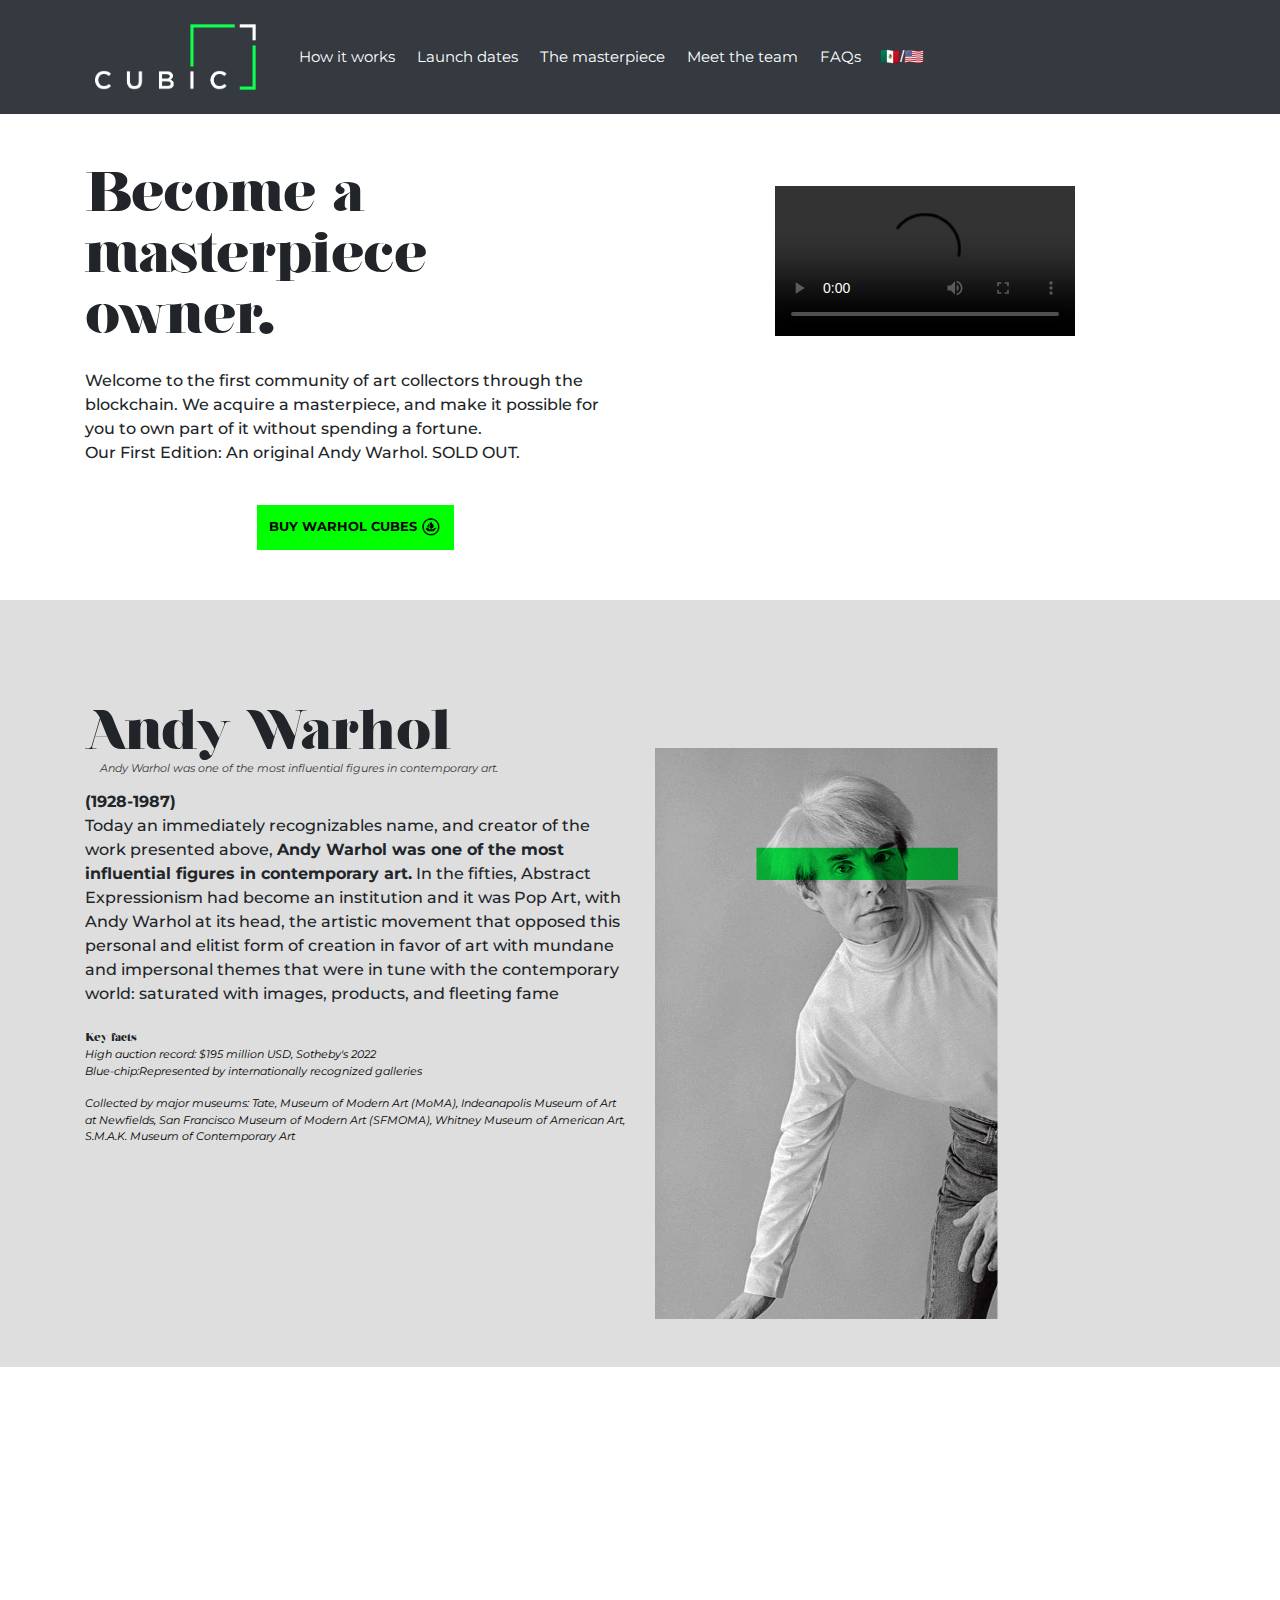
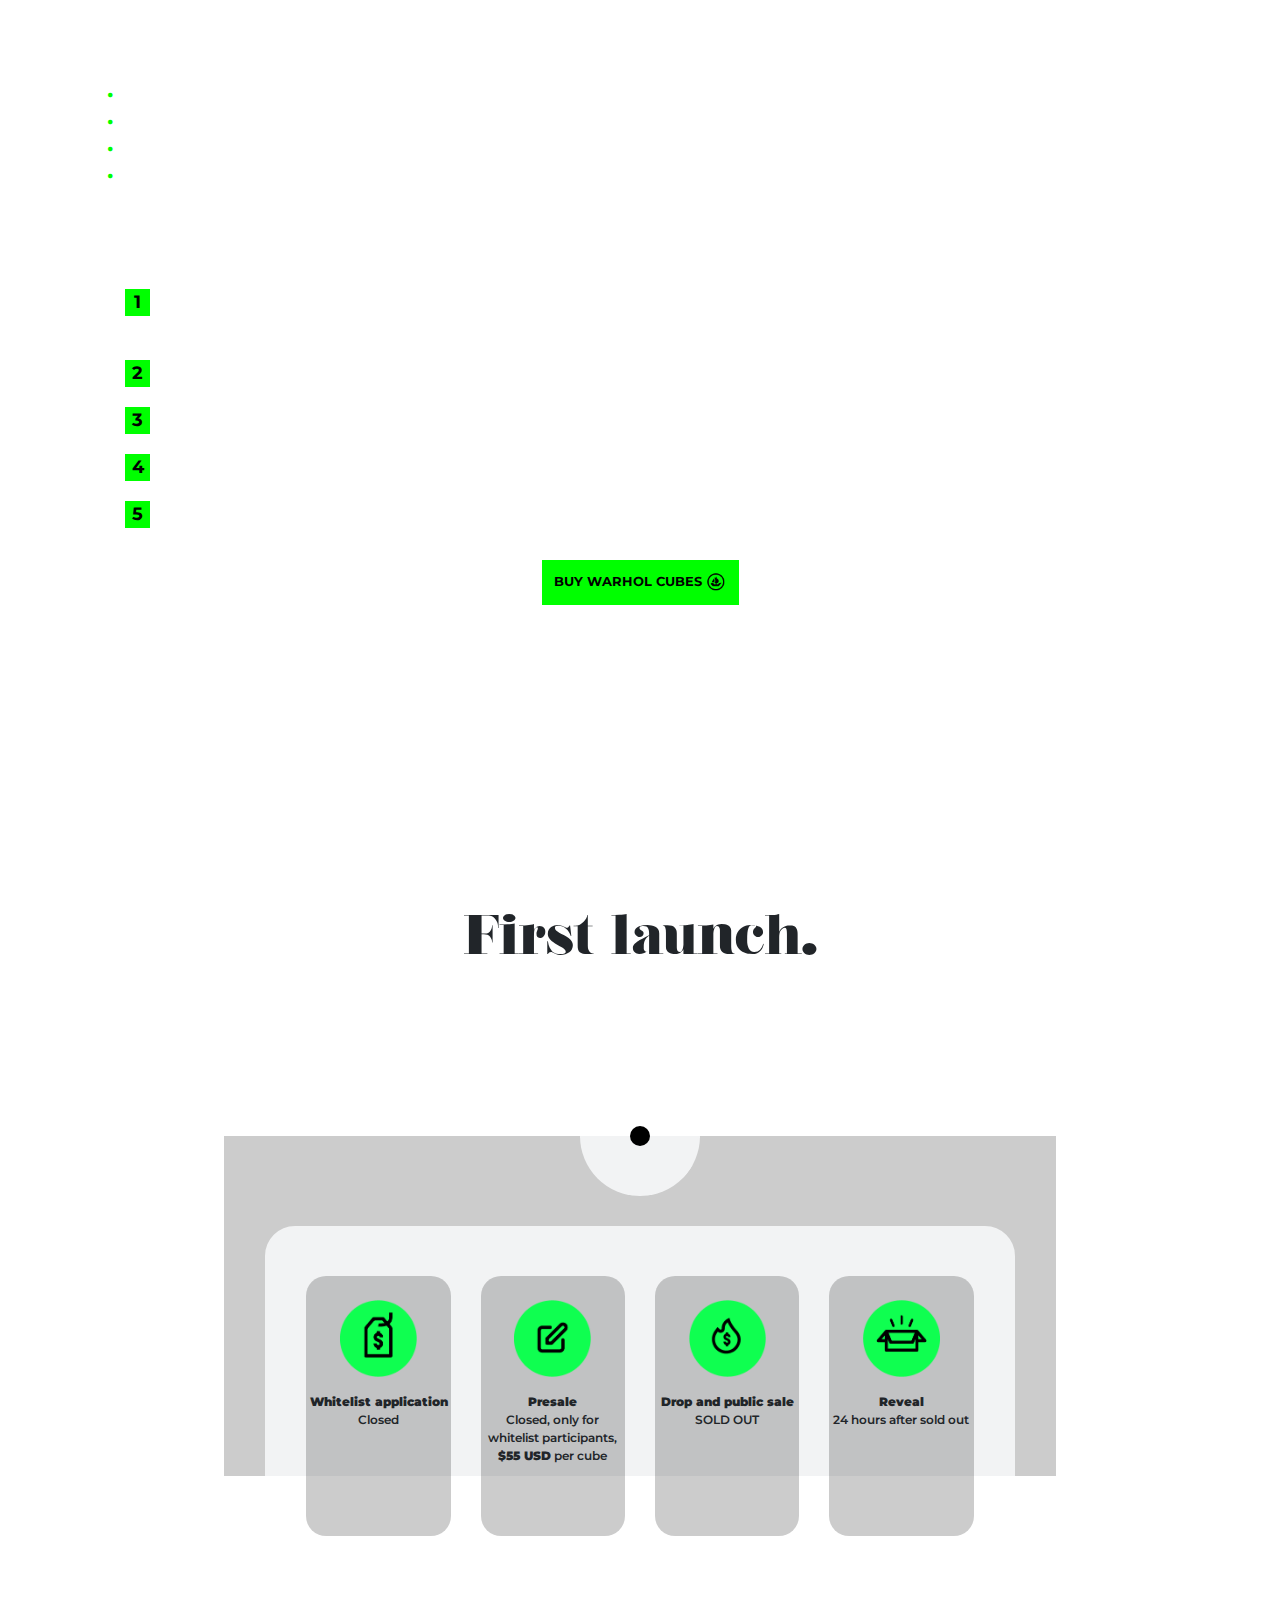
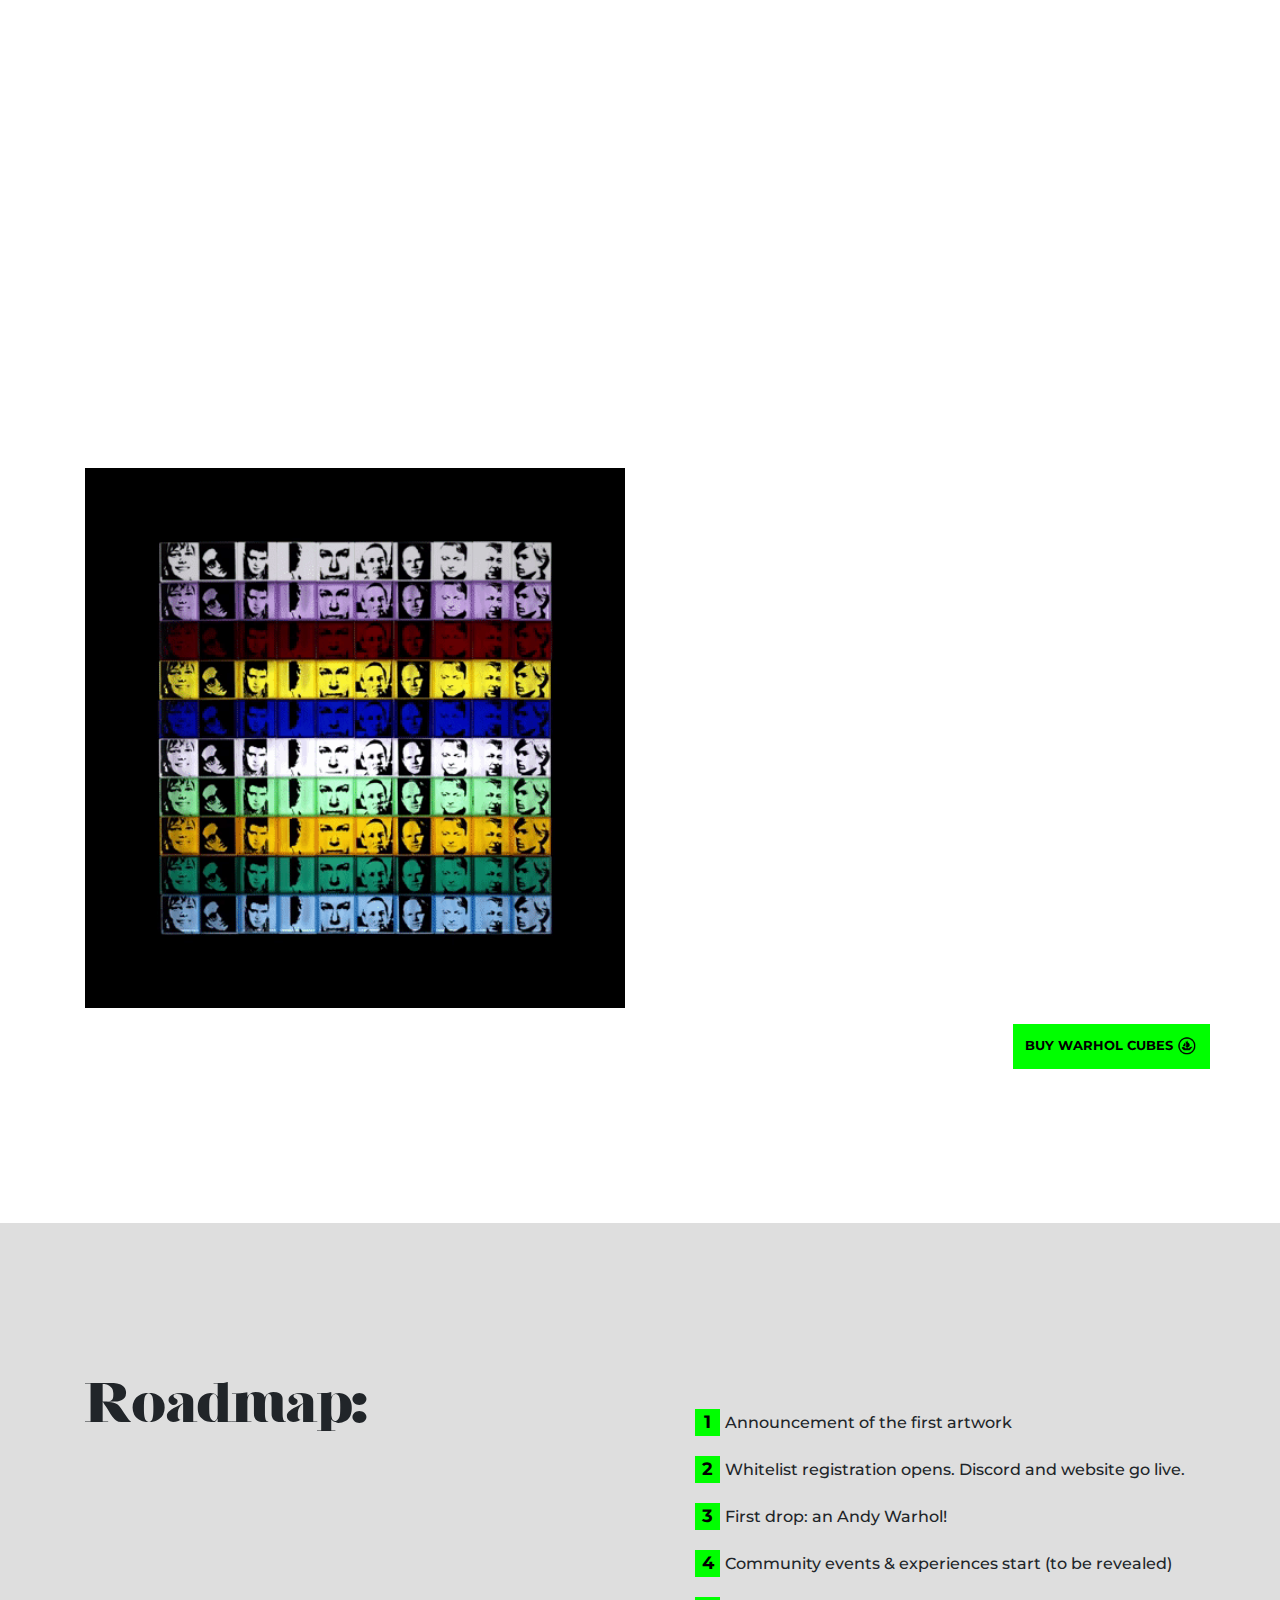
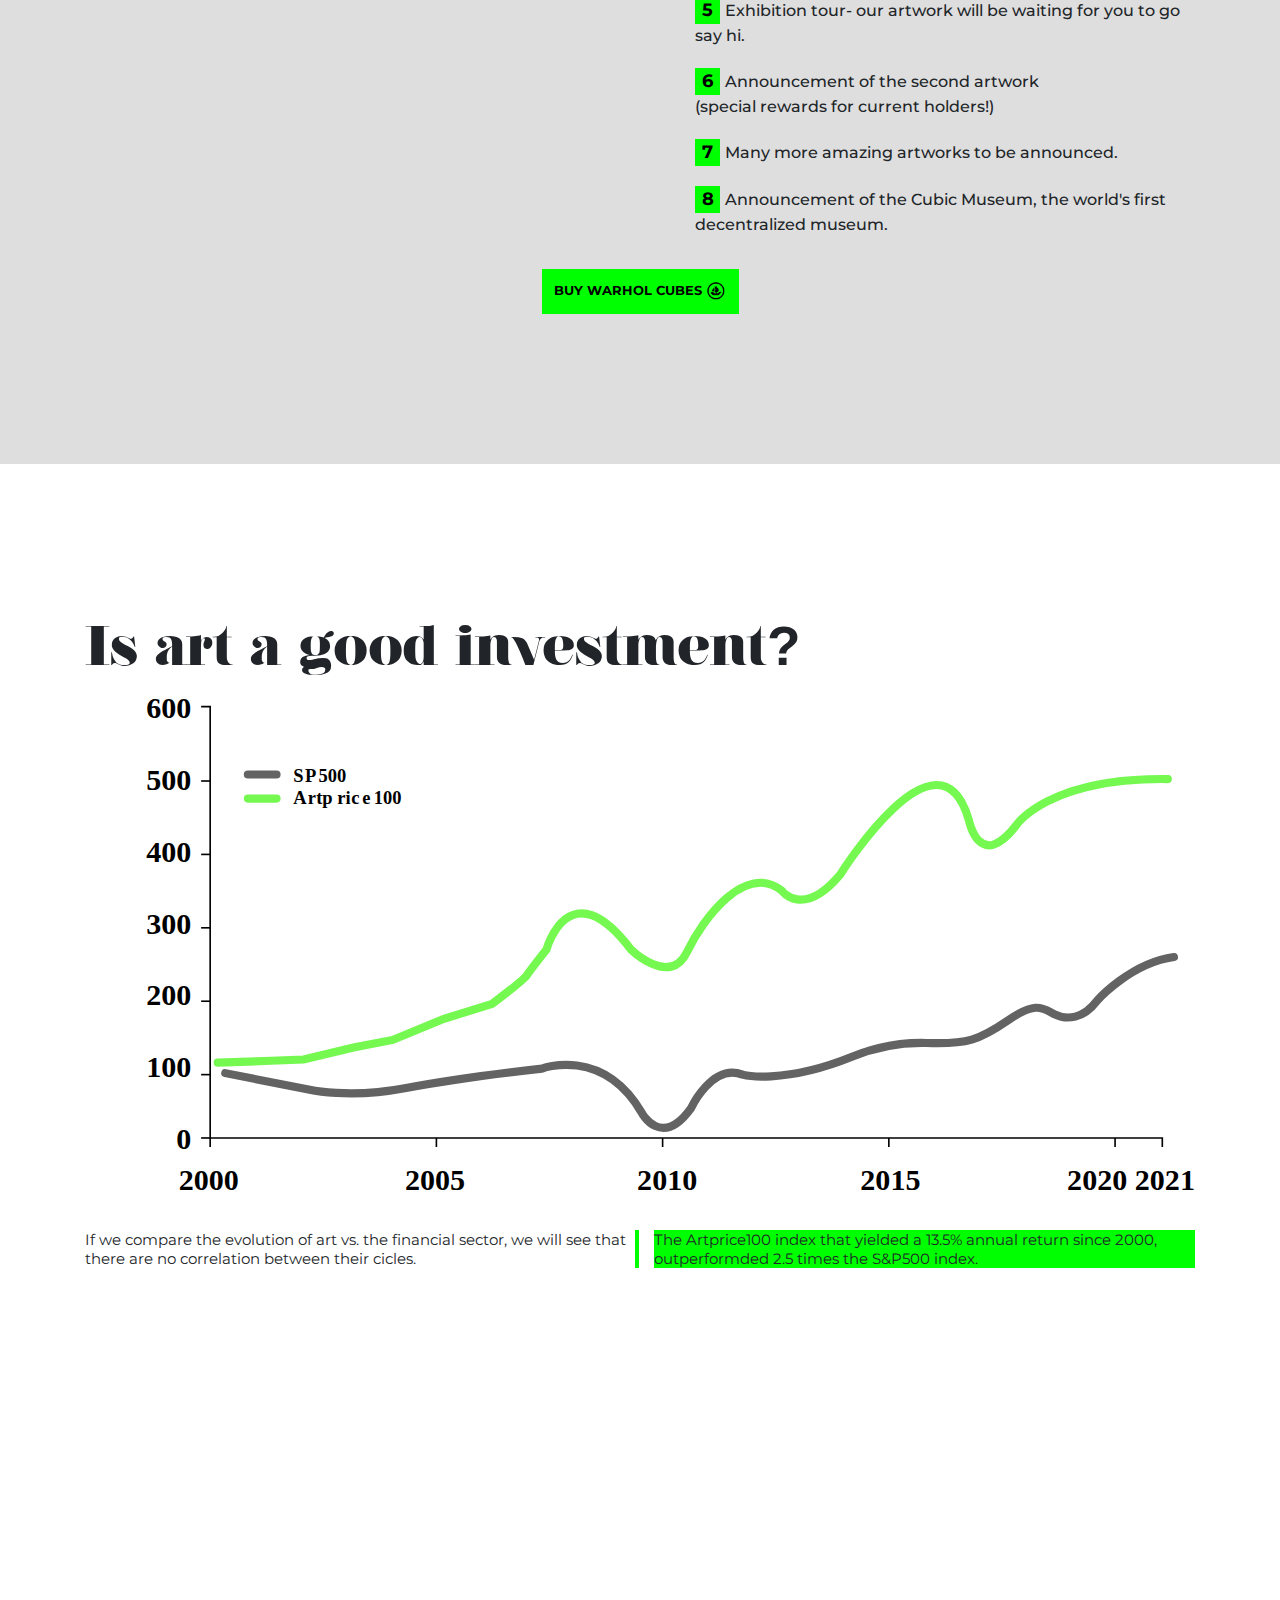
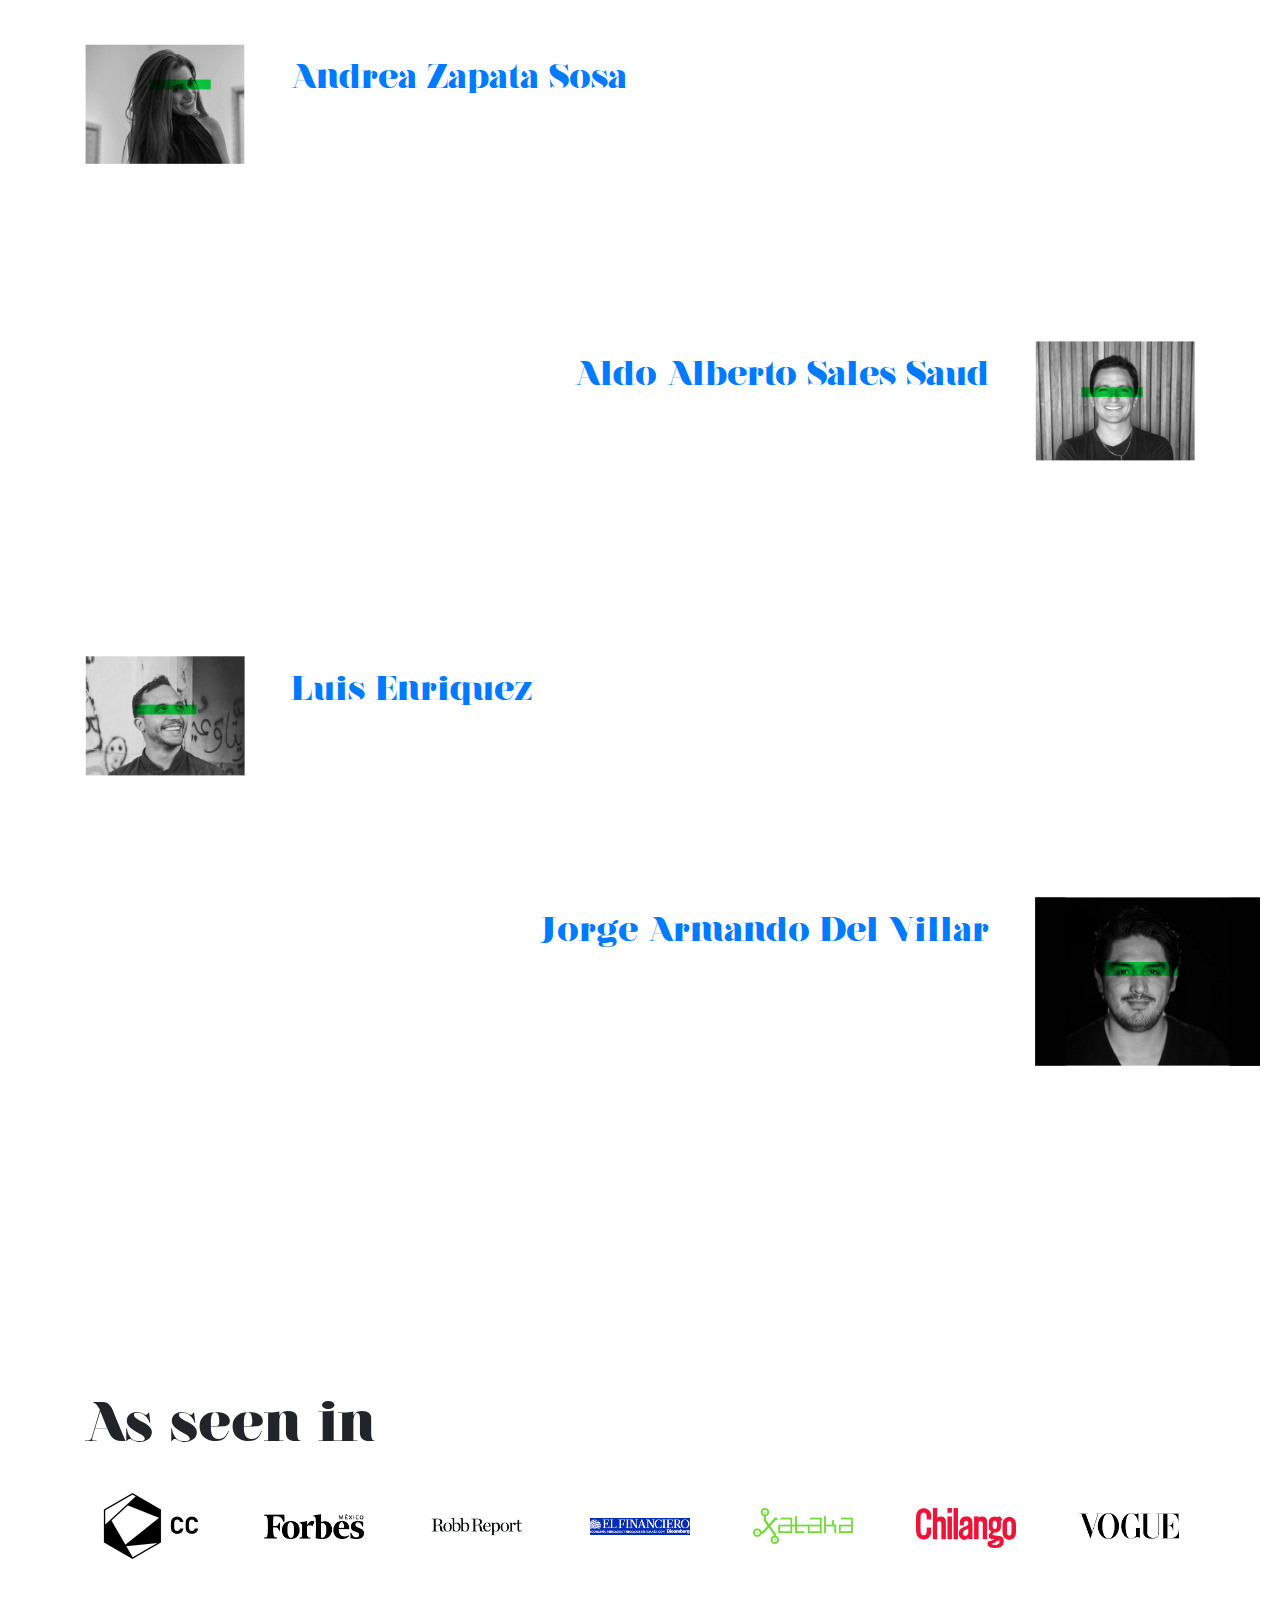
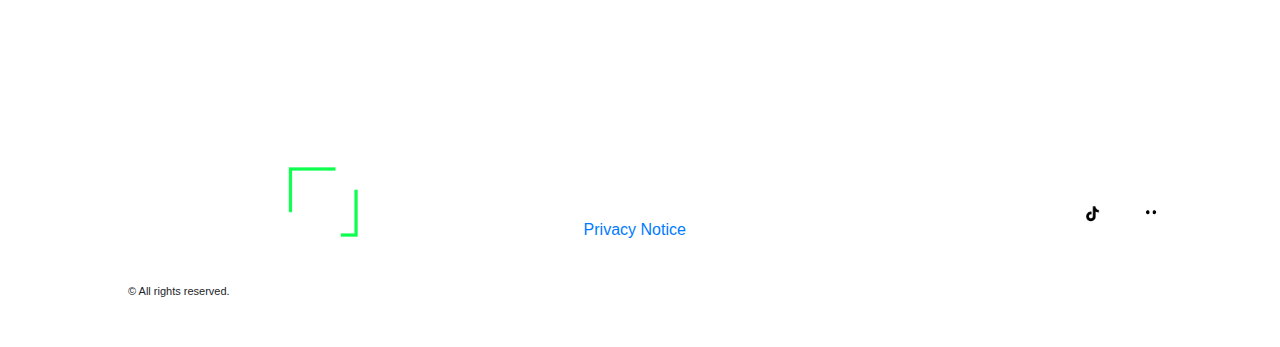
==== index.html @ b70bbceb "Fix the counter" ====
<!DOCTYPE html lang="en">
<html>
  <head>
    <meta charset="utf-8">
    <meta name="viewport" content="width=device-width, user-scalable=yes, initial-scale=1.0, minimum-scale=1.0">
    <!--<meta name="viewport" content="width=device-width,initial-scale=1.0">-->
    <title>CUBIC</title>
    <!-- styles -->
    <meta name="description" content='The first community of art collectors through the blockchain where you can have the opportunity to buy one or more "cubes" of masterpieces from the greatest artists in the world.'>
    <meta name="keywords" content="Latin America digital art, blockchain ">

    <!--link rel="stylesheet" type="text/css" href="https://cdnjs.cloudflare.com/ajax/libs/Swiper/4.0.2/css/swiper.min.css"-->
    <link href="https://fonts.googleapis.com/css2?family=Montserrat:wght@100;200;300;400;500;600;700&display=swap" rel="stylesheet">
    <link rel="icon" type="image/png" href="img/favicon.ico" sizes="16x16">
     <!--link rel="stylesheet" href="https://cdn.jsdelivr.net/npm/bootstrap@4.6.1/dist/css/bootstrap.min.css" integrity="sha384-zCbKRCUGaJDkqS1kPbPd7TveP5iyJE0EjAuZQTgFLD2ylzuqKfdKlfG/eSrtxUkn" crossorigin="anonymous"-->
     <!-- CSS only -->
     <link href="https://cdn.jsdelivr.net/npm/bootstrap@5.2.0-beta1/dist/css/bootstrap.min.css" rel="stylesheet" integrity="sha384-0evHe/X+R7YkIZDRvuzKMRqM+OrBnVFBL6DOitfPri4tjfHxaWutUpFmBp4vmVor" crossorigin="anonymous">
     <link rel="stylesheet" type="text/css" href="https://stackpath.bootstrapcdn.com/bootstrap/4.3.1/css/bootstrap.min.css">

    <link rel="stylesheet" href="css/style.css">
  </head>
  <body>
    <nav class="navbar navbar-expand-lg navbar-dark bg-dark text-center">
      <div class="container-fluid">
        <a class="navbar-brand ml-5 p-3" href="/"><img src="img/logo-blanco.png" style="width:161px;" alt="Logo Cubic" /></a>
        <button class="navbar-toggler" type="button" data-bs-toggle="collapse" data-bs-target="#navbarNav" aria-controls="navbarNav" aria-expanded="false" aria-label="Toggle navigation">
          <span class="navbar-toggler-icon"></span>
        </button>
        <div class="collapse navbar-collapse" id="navbarNav">
          <ul class="navbar-nav ms-auto mb-2 mb-lg-0 text-center">
            <li class="nav-item">
              <a class="nav-link txt_menu" href="#works">How it works</a>
            </li>
            <li class="nav-item">
              <a class="nav-link txt_menu" href="#launch">Launch dates</a>
            </li>
            <li class="nav-item">
              <a class="nav-link txt_menu" href="#masterpiece">The masterpiece</a>
            </li>
            <li class="nav-item txt_menu">
              <a class="nav-link txt_menu" href="#team">Meet the team</a>
            </li>
            <li class="nav-item txt_menu">
              <a class="nav-link txt_menu" href="/faqs.html">FAQs</a>
            </li>
          </ul>
            <a href="/es"><span class="pl-2" value="/es">🇲🇽</span></a> <span class="text-white">/</span>
            <a href="/"><span value="/">🇺🇸</span></a>
        </div>
      </div>
    </nav>
    <div class="container-fluid p-0 mb-5">
      <section id="principal" class="white_back mt-5">
        <div class="container">
          <div class="row mt-4">
            <div class="col-sm">
              <div class="pr-0">
                  <div style="height: auto;">
                    <div class="container_text_title2">
                        Become a masterpiece owner.
                    </div>
                      <div class="container_text1 mt-4">Welcome to the first community of art collectors through the blockchain. We acquire a masterpiece, and make it possible for you to own part of it without spending a fortune.<br>Our First Edition: An original Andy Warhol. SOLD OUT.
                      </div>
                      <br>
                      <div class="row text-center">
                        <div class="col-sm text-lg mt-3">
                          <button onclick="openWindow(2);" class="button_apply" type="button">BUY WARHOL CUBES<input type="image" class="ml-1 align-middle" src="img/opensea.png"  height="21" width="21"/> </button>
                        </div>
                      </div>
                  </div>
              </div>
            </div>
            <div class="col-sm">
              <div class="pr-0 text-center mt-4">
                <video class="img-fluid" controls autoplay>
                  <source src="video/CC_CUBIC.mp4" type="video/mp4">
                  Your browser does not support the video tag.
                </video>
                  <!--img class="img-fluid" src="img/Imagen_Atomos.png" alt="Collectors" /-->
              </div>
            </div>
          </div>
        </div>
      </section>
      <section class="pb-5 gray_back">
        <div class="container">
          <div class="row">
            <div class="col-sm">
              <div class="row">
                <div class="col-sm" >
                  <div class="container_text_title2">
                      Andy Warhol
                      <div class="col-sm caption_text text-dark">
                        Andy Warhol was one of the most influential figures in contemporary art.
                      </div>
                  </div>
                  <div class="container-text-andy img-andy-title" style="width: 100%;">
                    <b>(1928-1987)</b><br>
                    Today an immediately recognizables name, and creator of the work presented above,
                    <b>Andy Warhol was one of the most influential figures in contemporary art.</b> In the fifties, Abstract Expressionism had become an institution and it was Pop Art, with Andy Warhol at its head, the artistic movement that opposed this personal and elitist form of creation in favor of art with mundane and impersonal themes that were in tune with the contemporary world: saturated with images, products, and fleeting fame
                  </div>
                </div>
              </div>
              <div class="row mt-4">
                <div class="col-sm">

                  <div class="keyfacts"><b>Key facts</b></div>
                  <p class="caption_text_black">  High auction record: $195 million USD, Sotheby's 2022 <br> Blue-chip:Represented by internationally recognized galleries</p>
                  <p class="caption_text_black">Collected by major museums: Tate, Museum of Modern Art (MoMA), Indeanapolis Museum of Art at Newfields, San Francisco Museum of Modern Art (SFMOMA), Whitney Museum of American Art, S.M.A.K. Museum of Contemporary Art</p>
                </div>
              </div>
            </div>
            <div class="col-sm text-white mt-5 andy_img">
              <img class="img-fluid" src="img/ImagenLayer3.png"  alt="" />

            </div>
          </div>

        </div>
      </section>
      <section id="works" class="black_back section-black">
        <div class="container">
          <div class="row">
            <div class="col-sm">
              <div class="container_text_title2_white">
                  How it works.
              </div>
            </div>
          </div>
          <div class="row">
            <div class="col-sm">
              <div style="width: 100%;">
                  <div class="container-text-works text-white">
                    We acquire a usually out-of-reach artwork and divide it into a grid of NFTs or "cubes" as we call them. These cubes grant you ownership of a fraction of the physical artwork. This way you can buy one or more “cubes” of
                    masterpieces from the greatest artists in the world and benefit from them as if you’d own the whole piece.
                    Some of the benefits are:
                    <ul class="text-left mt-3 listwork">
                      <li>investment appreciation</li>
                      <li>ownership of a piece of history</li>
                      <li>access to exclusive community events and benefits</li>
                      <li>bragging rights</li>
                    </ul>
                  </div>
              </div>
              <div class="container-text-works text-white">
                At any point, <b>hold or re-sell</b> one or all your cubes through the secondary market, enjoying a nice capital gain. The first liquid investment that allows you to have the time of your life.
              </div>
              <div class="container-text-works text-white mt-3">
                <ol class="text-left listworkNumber">
                  <li>Apply for a spot in the whitelist and select the number of cubes you want to own (the higher the number of cubes, the higher the probability of getting a rare one).</li>
                  <li>Wait for an email confirming your spot and the number of cubes that were allocated for you to buy on pre-sale price.</li>
                  <li>On the pre-sale day buy your cubes</li>
                  <li>If you didn’t get a spot on the whitelist, you’ll be able to buy them on public sale price (if there are any left)</li>
                  <li>Hold or re-sell your cubes in the secondary market</li>
                </ol>
              </div>
            </div>
          </div>
          <div class="row text-center">
            <div class="col-sm text-lg mt-3">
              <button onclick="openWindow(2);" class="button_apply" type="button">BUY WARHOL CUBES<input type="image" class="ml-1 align-middle" src="img/opensea.png"  height="21" width="21"/> </button>
            </div>
          </div>
        </div>
      </section>
      <section id="launch" class="section-white">
        <div id="slider3" class="container margin-top-10px">
          <div class="row">
            <div class="col-sm">
              <div class="container_text_title2 text-center">
                  First launch.
              </div>
            </div>
          </div>
            <div class="row m-0 align-items-center justify-content-center content-height">
                <div class="content-width-80 container-back-color position-relative">
                    <div class="semi-circulo-2" style="position: absolute; top: 0px; left: calc(50% - 60px);"></div>
                    <div style="position: absolute; top: -10px; left: calc(50% - 10px); width: 20px; height: 20px; background-color: #000000; border-radius: 50%;"></div>
                    <div class="semi-circulo-2 semi-circulo-3 row m-0 pt-4 pl-4 pr-4" style="position: absolute; bottom: 0px; left: 5%; width: 90%; height: 250px; background-color: #F2F3F4; border-radius: 30px 30px 0px 0px;">
                        <div class="content-width-25 mt-4">
                            <div class="container-card" style="width: 100%; height: 260px; background-color: rgba(0, 0, 0, 0.2); border-radius: 20px;">
                                <div class="row m-0 justify-content-center pt-4 pb-4" style="height: auto;">
                                    <img src="img/registro.png" class="icon-card" alt="" />
                                    <div class="container-text5 mt-3 text-center"><b> Whitelist application</b></div>
                                    <div class="container-text5 text-center">Closed</div>
                                </div>
                            </div>
                        </div>
                        <div class="content-width-25 mt-4">
                            <div class="container-card" style="width: 100%; height: 260px; background-color: rgba(0, 0, 0, 0.2); border-radius: 20px;">
                                <div class="row m-0 justify-content-center pt-4 pb-4" style="height: auto;">
                                    <img src="img/whitelist.png" class="icon-card" alt="" />
                                    <div class="container-text5 mt-3 text-center"><b>Presale </b></div>
                                    <div class="container-text5 text-center">Closed, only for whitelist participants,<br> <b>$55 USD</b> per cube</div>
                                </div>
                            </div>
                        </div>
                        <div class="content-width-25 mt-4">
                            <div class="container-card" style="width: 100%; height: 260px; background-color: rgba(0, 0, 0, 0.2); border-radius: 20px;">
                                <div class="row m-0 justify-content-center pt-4 pb-4" style="height: auto;">
                                    <img src="img/sales.png" class="icon-card" alt="" />
                                    <div class="container-text5 mt-3 text-center"><b>Drop and public sale</b></div>
                                    <div class="container-text5 text-center">SOLD OUT</div>
                                </div>
                            </div>
                        </div>
                        <div class="content-width-25 mt-4">
                            <div class="container-card" style="width: 100%; height: 260px; background-color: rgba(0, 0, 0, 0.2); border-radius: 20px;">
                                <div class="row m-0 justify-content-center pt-4 pb-4" style="height: auto;">
                                    <img src="img/reveal.png" class="icon-card" alt="" />
                                    <div class="container-text5 mt-3 text-center"><b>Reveal</b></div>
                                    <div class="container-text5 text-center">24 hours after sold out</div>
                                </div>
                            </div>
                        </div>
                    </div>
                </div>
            </div>
        </div>
      </section>
      <section id="masterpiece" class="black_back section-black">
        <div class="container">
          <div class="row">
            <div class="col-sm">
              <div class="row">
                <div class="container_text_title2_white">
                    Your first masterpiece:<br> An Andy Warhol
                </div>
              </div>
            </div>
          </div>
          <div class="row">
            <div class="col-sm">
              <div class="row">
                <div class="col-sm">
              <!--img class="img-mobile-list" id="works" src="img/Obra_Warhol.jpeg" alt="" /-->
                  <img class="img-mobile-list" id="works" src="img/warhol.gif" alt="" />
                </div>
              </div>
              <div class="showMobile">
                <div class="caption_text ">
                  <p>Andy Warhol</br>
                  Portraits of the Artists from Ten from Leo Castelli, 1967 20” x 20”</br>
                  Screenprint on one hundred polystyrene boxes in ten colors. Edition 172/200</p>
                </div>
              </div>
            </div>
            <div class="col-sm text-white container_text1">
              In Warhol’s typical repetition and Pop Art style, the work is made up of 10 silkscreen reproductions in polystyrene cubes, with the portraits of the 10 artists that are included in the portfolio: Robert Morris, Jasper Johns, Roy Lichtenstein, Larry Poons, James Rosenquist , Frank Stella, Lee Bontecou, Donald Judd, Robert Rauschenberg and Andy Warhol himself.

              <p class="text-white mt-5 container-text4">Portraits of the Artists 17</p>
              <div class="text-white container_text1">
                This work was <b>made by Andy Warhol in 1967</b> with his typical repetition and Pop Art style.
              </div>
              <div class="text-white container_text1">
                Made out of 10 silkscreen reproductions in polystyrene cubes,
                with the portraits of the 10 artists: Robert Morris, Jasper Johns, Roy Lichtenstein, Larry Poons, James Rosenquist ,
                Frank Stella, Lee Bontecou, Donald Judd, Robert Rauschenberg and Andy Warhol himself.
                In “Portraits of the Artists 17” <b>each artist portrayed, becomes an icon worthy of endless reproduction,</b>
                testifying to the impact that each of these artists had on the art of the 1960s.
              </div>
            </div>
          </div>
          <div class="row">
            <div class="col-sm caption_text showDesktop">
              <p>Andy Warhol</br>
              Portraits of the Artists from Ten from Leo Castelli, 1967 20” x 20”</br>
              Screenprint on one hundred polystyrene boxes in ten colors. Edition 172/200</p>
            </div>
            <div class="row text-center">
              <div class="col-sm text-lg mt-3">
                <button onclick="openWindow(2);" class="button_apply" type="button">BUY WARHOL CUBES<input type="image" class="ml-1 align-middle" src="img/opensea.png"  height="21" width="21"/> </button>
              </div>
            </div>
          </div>
        </div>
      </section>
      <section class="gray_back section-black">
        <div class="container">
          <div class="row">
            <div class="col-sm">
              <div class="row">
                <div class="col-sm">
                  <div class="container_text_title2">
                    Roadmap:
                  </div>
                </div>
              </div>
            </div>
            <div class="col-sm ">
              <div class="container-text-works  mt-3">
                <ol class="text-left listworkNumber">
                  <li>Announcement of the first artwork</li>
                  <li>Whitelist registration opens. Discord and website go live.</li>
                  <li>First drop: an Andy Warhol!</li>
                  <li>Community events & experiences start (to be revealed)</li>
                  <li>Exhibition tour- our artwork will be waiting for you to go say hi.</li>
                  <li>Announcement of the second artwork<br>
(special rewards for current holders!)</li>
                  <li>Many more amazing artworks to be announced.</li>
                  <li>Announcement of the Cubic Museum, the world's first decentralized museum.</li>
                </ol>
              </div>
            </div>
          </div>
          <div class="row">
            <div class="col-sm text-left">
              <div class="row text-center">
                <div class="col-sm text-lg mt-3">
                  <button onclick="openWindow(2);" class="button_apply" type="button">BUY WARHOL CUBES<input type="image" class="ml-1 align-middle" src="img/opensea.png"  height="21" width="21"/> </button>
                </div>
              </div>
            </div>
          </div>
        </div>
      </section>
      <section class="section-white">
        <div class="container">
          <div class="row">
            <div class="col-sm">
              <div class="container_text_title2">
                Is art a good investment?
              </div>
            </div>
          </div>
          <div class="row">
            <div class="col-sm">
              <div class="container_graph" style="text-align: center;">
                  <img class="img-mobile" src="img/grafica.svg" alt="" />
              </div>
            </div>
          </div>
          <div class="row">
            <div class="col graphline">
              <div class="graphText">
                If we compare the evolution of art vs. the financial
sector, we will see that there are no correlation
between their cicles.
              </div>
            </div>
            <div class="col">
              <div class="graphText" style="background-color: lime;">
                The Artprice100 index that yielded a 13.5% annual
return since 2000, outperformded 2.5 times
the S&P500 index.
              </div>
            </div>
          </div>
        </div>
      </section>
      <section id="team" class="black_back section-black" >
        <div class="container text-white">
          <div class="row">
            <div class="col-sm">
              <div class="container_text_title2_white">
                  Meet the team
              </div>
            </div>
          </div>
          <div class="row">
            <div class="col-sm-2 photo_team">
                <img class="img-fluid" src="img/Recurso4.png"  alt="" />
            </div>
            <div class="col-sm">
              <div class="row">
                <div class="col-sm">
                  <div class="container_text2" style="text-align: left;">
                    <a class="nav-link" target="_blank" href="https://www.linkedin.com/in/andreazapata/">
                      Andrea Zapata Sosa
                    </a>
                  </div>
                </div>
              </div>
              <div class="row">
                <div class="col-sm">
                  <div class="container-text4-team text-white"> <b> Managing Partner in LS/Galería</b> </div>
                </div>
              </div>
              <div class="row">
                <div class="col-sm">
                  <div class="row m-0 mt-2 container-text-team text-white">
                    Representing the most important Mexican and International artists in Latin America, LS/Galería has become an art reference in Mexico.<br>
Studied her master's degree at Yale School of Management, Class of 2014 Winner of the Mujer Ejecutiva award in the "Art" category.<br>
Passionate about art and business. Andrea has worked in companies such as ProMéxico, JP Morgan Chase, and Warner Bros.

                  </div>
                </div>
              </div>
            </div>
          </div>
          </div>

          <div class="container mt-5 text-white showMobile">
            <div class="row">
              <div class="col-sm-2 photo_team">
                  <img class="img-fluid" src="img/Recurso5.png"  alt="" />
              </div>
              <div class="col-sm">
                <div class="row">
                  <div class="col-sm">
                    <div class="container_text2" style="text-align: left;">
                      <a class="nav-link" target="_blank" href="https://www.linkedin.com/in/aldo-sales-15812816/">
                          Aldo Alberto Sales Saud
                      </a>
                    </div>
                  </div>
                </div>
                <div class="row">
                  <div class="col-sm">
                    <div class="container-text4-team text-white"> <b> Coderhouse Community VP</b> </div>
                  </div>
                </div>
                <div class="row">
                  <div class="col-sm">
                    <div class="row m-0 mt-2 container-text-team text-white">
                      Founder of Art Equity Group, a financial house dedicated to granting loans with artworks as collateral. ArtCapital, an art investment fund, and Captain TV, a fan engagement and sports content platform.<br>
Former National Director of Entrepreneur Selection and Growth at Endeavor Mexico, where he was in charge of supporting the growth of more than 60 companies and leading the network of mentors and investment funds.<br>
Master of Advanced Management by Yale School of Management, Class of 2014.

                    </div>
                  </div>
                </div>
              </div>
            </div>
            </div>
          <div class="container text-white mt-5 showDesktop">
            <div class="row">
              <div class="col-sm">
                <div class="row">
                  <div class="col-sm">
                    <div class="container_text2" style="text-align: right;">
                      <a class="nav-link" target="_blank" href="https://www.linkedin.com/in/aldo-sales-15812816/">
                          Aldo Alberto Sales Saud
                      </a>
                    </div>
                  </div>
                </div>
                <div class="row">
                  <div class="col-sm">
                    <div class="container-text4-teamR"> <b> Coderhouse Community VP</b> </div>
                  </div>
                </div>
                <div class="row">
                  <div class="col-sm">
                    <div class="m-0 mt-2 container-text-teamR team-txt">
                      Founder of Art Equity Group, a financial house dedicated to granting loans with artworks as collateral. ArtCapital, an art investment fund, and Captain TV, a fan engagement and sports content platform.<br>
  Former National Director of Entrepreneur Selection and Growth at Endeavor Mexico, where he was in charge of supporting the growth of more than 60 companies and leading the network of mentors and investment funds.<br>
  Master of Advanced Management by Yale School of Management, Class of 2014.
                    </div>
                  </div>
                </div>
              </div>
              <div class="col-sm-2 photo_team">
                  <img class="img-fluid" src="img/Recurso5.png"  alt="" />
              </div>
            </div>
        </div>
        <div class="container text-white mt-5">
          <div class="row">
            <div class="col-sm-2 photo_team">
                <img class="img-fluid" src="img/Recurso13.png"  alt="" />
            </div>
            <div class="col-sm">
              <div class="row">
                <div class="col-sm">
                  <div class="container_text2" style="text-align: left;">
                    <a class="nav-link" target="_blank" href="https://www.linkedin.com/in/luis-andr%C3%A9s-enriquez-arias/">
                      Luis Enriquez
                    </a>
                  </div>
                </div>
              </div>
              <div class="row">
                <div class="col-sm">
                  <div class="container-text4-team text-white"> <b> CEO of Cultura Colectiva</b> </div>
                </div>
              </div>
              <div class="row">
                <div class="col-sm">
                  <div class="container-text-team">
                    Cultura Colectiva is one of the biggest digital media in Latin America. <br>
Co-host of Heroes, a podcast with deep interviews with Latin American entrepreneurs. <br>
Founder and partner at Bridge Partners, seed capital fund. <br>
Chairman of Tegger, blockchain tech that allows you to get control of your data back. <br>
                  </div>
                </div>
              </div>
            </div>
          </div>
        </div>

        <div class="container mt-5 text-white showMobile">
          <div class="row">
            <div class="col-sm-2 photo_team">
                <img class="img-fluid" src="img/jorge.png" style="max-width: 225px;"  alt="" />
            </div>
            <div class="col-sm">
              <div class="row">
                <div class="col-sm">
                  <div class="container_text2" style="text-align: left;">
                    <a class="nav-link" target="_blank" href="https://www.linkedin.com/in/jorge-del-villar-d%C3%ADaz-77398176/">
                      Jorge Armando Del Villar
                    </a>
                  </div>
                </div>
              </div>
              <div class="row">
                <div class="col-sm">
                  <div class="container-text4-team text-white"> <b> Co-founder and Chief Content Officer of Cultura Colectiva</b> </div>
                </div>
              </div>
              <div class="row">
                <div class="col-sm">
                  <div class="row m-0 mt-2 container-text-team text-white">
                    More than 10 years of experience in content creation and viralization, helping to position the digital medium as one of the most
                    important in Mexico and Latin America.<br> Executive Producer of the feature film 'La Voz del Silencio',
                    co-produced by Cultura Colectiva and National Geographic.
                  </div>
                </div>
              </div>
            </div>
          </div>
          </div>

        <div class="container text-white mt-5 showDesktop">
          <div class="row">
            <div class="col-sm">
              <div class="row">
                <div class="col-sm">
                  <div class="container_text2" style="text-align: right;">
                    <a class="nav-link" target="_blank" href="https://www.linkedin.com/in/jorge-del-villar-d%C3%ADaz-77398176/">
                      Jorge Armando Del Villar
                    </a>
                  </div>
                </div>
              </div>
              <div class="row">
                <div class="col-sm">
                  <div class="container-text4-teamR"> <b> Co-founder and Chief Content Officer of Cultura Colectiva</b> </div>
                </div>
              </div>
              <div class="row">
                <div class="col-sm">
                  <div class="m-0 mt-2 container-text-teamR team-txt">
                    More than 10 years of experience in content creation and viralization, helping to position the digital medium as one of the most
                    important in Mexico and Latin America.<br> Executive Producer of the feature film 'La Voz del Silencio',
                    co-produced by Cultura Colectiva and National Geographic.
                  </div>
                </div>
              </div>
            </div>
            <div class="col-sm-2 photo_team">
                <img class="img-fluid" src="img/jorge.png" style="max-width: 225px;"  alt="" />
            </div>
          </div>
        </div>
      </section>
      <section class="section-white">
        <div class="container">
          <div class="row">
            <div class="col-sm">
              <div class="container_text_title2">
                As seen in
              </div>
            </div>
          </div>
          <div class="row">
            <div class="col-sm">
              <div class="container_graph" style="text-align: center;">
                <a class="nav-link" target="_blank" href="https://culturacolectiva.com/arte/sabias-que-puedes-convertirte-en-copropietario-de-un-andy-warhol-por-solo-55-dolares/">
                  <img width="100px" src="img/prensa/LogoCC_Mesadetrabajo.png" alt="" />
                </a>
              </div>
            </div>
            <div class="col-sm logo-forbes">
              <div class="container_graph" style="text-align: center;">
                <a class="nav-link" target="_blank" href="https://www.forbes.com.mx/nfts-de-un-warhol-original-te-pueden-costar-lo-mismo-que-llenar-tu-tanque-de-gasolina/">
                  <img width="100px" src="img/prensa/forbes-mexico-logo.png" alt="" />
                </a>
              </div>
            </div>
            <div class="col-sm logo-forbes">
              <div class="container_graph" style="text-align: center;">
                <a class="nav-link" target="_blank" href="https://robbreport.mx/gear/una-obra-de-andy-warhol-sera-dividida-y-vendida-en-mexico-como-nft/">
                  <img width="100px" src="img/prensa/RR_Logo_ChronDeck.png" alt="" />
                </a>
              </div>
            </div>
            <div class="col-sm logo-forbes">
              <div class="container_graph" style="text-align: center;">
                <a class="nav-link" target="_blank" href=" https://www.elfinanciero.com.mx/graficos/pdf/luxurylab-2022.pdf">
                  <img width="100px" src="img/prensa/financiero_logo.png" alt="El Financiero" />
                </a>
              </div>
            </div>
            <div class="col-sm logo-forbes">
              <div class="container_graph" style="text-align: center;">
                <a class="nav-link" target="_blank" href="https://www.xataka.com.mx/criptomonedas/1-100-pesos-nft-cachito-obra-warhol-asi-se-venderan-961-fragmentos-digitales-pieza-arte-mexico">
                <img width="100px" src="img/prensa/logo_xakata.png" alt="Xakata" />
                </a>
              </div>
            </div>
            <div class="col-sm logo-forbes">
              <div class="container_graph" style="text-align: center;">
                <a class="nav-link" target="_blank" href="https://www.chilango.com/agenda/arte/arte-nft-andy-warhol-original/">
                  <img width="100px" src="img/prensa/logoChilango.png" alt="Chilango" />
                </a>
              </div>
            </div>
            <div class="col-sm logo-forbes">
              <div class="container_graph" style="text-align: center;">
                <a class="nav-link" target="_blank" href="https://www.vogue.mx/estilo-de-vida/articulo/eventos-fin-de-semana-en-cdmx-del-10-al-17-de-junio-2022">
                  <img width="100px" src="img/prensa/logo-VOGUE.png" alt="Vogue" />
                </a>
              </div>
            </div>
          </div>
        </div>
      </section>
      <section class="section-white">
      </section>
      <footer class="black_back text-white">
        <div class="container">
          <div class="row" style="height: inherit;">
            <div class="col-sm my-auto footer-text">
                <img src="img/logo-blanco.png" style="width:170px;" alt="" />
            </div>
            <div class="col-sm my-auto footer-text">
              <span class="align-middle">
              Contact</br>
              info@cubic.art</span>
              <div class="align-middle mt-2">
                  <a class="nav-link" target="_blank" href="/privacy-notice.html">
                    Privacy Notice
                  </a>
              </div>

            </div>
            <div class="col-sm my-auto footer-text">
              <span class="align-middle">Follow us</span>
              <div class="d-inline-flex">
                <ul class="nav justify-content-start">
                  <li class="nav-item">
                    <a class="nav-link img-social" target="_blank" href="https://twitter.com/cubic_community">
                      <img src="img/redes/twitter.png" style="width:20px;" alt="Twitter" />
                    </a>
                  </li>
                  <li class="nav-item">
                    <a class="nav-link img-social" target="_blank" href="https://instagram.com/cubic.community">
                      <img src="img/redes/instagram.png" style="width:20px;" alt="Instagram" />
                    </a>
                  </li>
                  <li class="nav-item ">
                    <a class="nav-link img-social" target="_blank" href="https://vm.tiktok.com/ZML3kxnMb/">
                      <img src="img/redes/tiktok.png" style="width:20px;" alt="Tik tok" />
                    </a>
                  </li>
                  <li class="nav-item ">
                    <a class="nav-link img-social" target="_blank" href="https://discord.gg/cubic">
                      <img src="img/redes/red1.png" style="width:20px;" alt="Discord" />
                    </a>
                  </li>
                </ul>
              </div>


            </div>
          </div>
        </div>
      </footer>
      <section class="title_copy">
        © All rights reserved.
      </section>
    </div>


      <!-- Modal content -->
  <div id="mc_embed_signup" class="modal">

  <span class="close" onclick="javascript:hideModal();">&times;</span>
  <!--script type="text/javascript" src="https://app.getresponse.com/view_webform_v2.js?u=QNN8V&webforms_id=h22eg"
  data-webform-id="h22eg"></script-->
  <script type="text/javascript" src="https://app.getresponse.com/view_webform_v2.js?u=tR5Os&webforms_id=zh242" data-webform-id="zh242"></script>
        </div>
        <!--End mc_embed_signup-->

    </div>
    <script src="js/script.js"></script>
    <!-- JavaScript Bundle with Popper -->
<script src="https://cdn.jsdelivr.net/npm/bootstrap@5.2.0-beta1/dist/js/bootstrap.bundle.min.js" integrity="sha384-pprn3073KE6tl6bjs2QrFaJGz5/SUsLqktiwsUTF55Jfv3qYSDhgCecCxMW52nD2" crossorigin="anonymous"></script>
</body>
</html>
---- css/style.css ----
@import url('https://fonts.googleapis.com/css2?family=Montserrat:wght@100;200;300;400;500;600;700&display=swap');

@font-face {
    font-family: "Nouvelle Vague";
    src: url("../fonts/nouvelle-vague-final.ttf") format("truetype");
    font-style: normal;
    font-weight: normal;
}


body{
    margin: 0px;
    /*background: url(../img/FONDO-01.png) center center/cover no-repeat #FFFFFF;
    background-attachment: fixed;*/
}

footer {
  height: auto;
  padding-bottom: 20px;
  padding-top: 20px;"
}


.faq_text_black, .faq_text_black:hover {
    font-family: 'Montserrat', sans-serif;
    font-size: 1rem;
    font-weight: 500;
    text-align: justify;
    color: black;
    text-decoration: none;
}
.faq_text_white, .faq_text_white:hover {
  font-family: 'Montserrat', sans-serif;
  font-size: 1rem;
  font-weight: 500;
  text-align: justify;
  color: white !important;
  text-decoration: none;
}
.modal {
    display: none;
    position: fixed;
    z-index: 1;
    left: 15%;
    top: 0;
    width: 67%;
    height: auto;
    overflow: auto;
}


.title_copy {
    font-size: 11px;
    font-weight: normal;
    margin-left: 10%;
    padding-top: 1%;
}

.back-green{
  background-color:lime;
  font-size: 11px;

}

.white_back {
  padding-bottom: 50px;
  /*background: url(../img/FONDO-01.png) center center/cover no-repeat #FFFFFF;
  background-attachment: fixed;*/
}

.gray_back {
  padding-top: 100px;
  padding-bottom: 100px;
  background-color: #DEDEDE;
  /*background: url(../img/FONDO-01.png) center center/cover no-repeat #FFFFFF;
  background-attachment: fixed;*/
}

.nav-item {
  margin: 3px;
}

.txt_menu {
    color: white !important;
    font-size: 15px;
    font-family: 'Montserrat', sans-serif;
}

.txt_menu:hover {
    color: lime !important;
    font-family: 'Montserrat', sans-serif;
}

.black_back{
  background: url(../img/fondonegro.png) center center/cover no-repeat #FFFFFF;
  background-attachment: fixed;
}


.container_banner{
    width: 100%;
}

.container_content{
    width: 80%;
}

.container_img{
    width: 90%;
}

.container_img3{
    width: 80%;
}

.container-width-50{
    width: 50%;
}

.container-width-25{
    width: 33%;
}

.logo-forbes {
  align-items: center;
  vertical-align: middle;
  align-content: center;
  align-self: center;
}

.container_meet {
    width: 100%;
    text-align: right;
    font-family: 'Nouvelle Vague', sans-serif;
    font-size: 34px;
    font-weight: 700;
}

.container_graph {
    width: 100%;
    text-align: right;
}

.container_text1{
    font-family: 'Montserrat', sans-serif;
    font-size: 1rem;
    font-weight: 500;
}

.container_text_title2{
    font-family: 'Nouvelle Vague', sans-serif;
    font-size: 55px;
    font-weight: 700;
    line-height: initial;
    margin-bottom: 15px;
}

.container_text_title_sp{
  font-family: 'Montserrat', sans-serif;
  font-size: 55px;
  font-weight: 700;
  line-height: initial;
  margin-bottom: 15px;
}

.container_text_title_sp_white {
  font-family: 'Montserrat', sans-serif;
  font-size: 55px;
  font-weight: 700;
  line-height: initial;
  color: white;
  margin-bottom: 15px;
}

.container_text_title2_white {
    font-family: 'Nouvelle Vague', sans-serif;
    font-size: 55px;
    font-weight: 700;
    line-height: initial;
    color: white;
    margin-bottom: 15px;
}

.container_text2{
    font-family: 'Nouvelle Vague', sans-serif;
    font-size: 34px;
    font-weight: 700;
}

.container-text3{
    width: 100%;
    font-family: 'Montserrat', sans-serif;
    font-size: 1rem;
    font-weight: 500;
    text-align: right;
}


.button_apply {
    font-size: 13px;
    background-color: lime;
    border: 0;
    font-family: 'Montserrat';
    font-weight: bold;
    padding: 12px;
    color: black;
}

.container-text-works{
    width: 100%;
    font-family: 'Montserrat', sans-serif;
    font-size: 1rem;
    font-weight: 500;
    text-align: left;
}

.container-text-numbers{
    margin-top: 20px;
    width: 100%;
    color: white;
    font-family: 'Montserrat', sans-serif;
    font-size: 1rem;
    font-weight: 500;
    text-align: left;
}

.container-text-wharhol {
    width: 100%;
    font-family: 'Montserrat', sans-serif;
    font-size: 1rem;
    /* font-weight: 700; */
    text-align: right;
}

.container-text-wharhol {
    width: 100%;
    font-family: 'Montserrat', sans-serif;
    font-size: 1rem;
    /* font-weight: 700; */
    text-align: right;
}

.container-text4{
    width: 100%;
    font-family: 'Nouvelle Vague', sans-serif;
    font-size: 28px;
    font-weight: 700;
    text-align: right;
}

.container-back-color{
    height: 340px;
    background-color: rgba(0, 0, 0, 0.2);
}

.container-text-nfts{
    font-family: 'Montserrat', sans-serif;
    font-size: 34px;
    font-weight: 700;
}


ul.listwork {
  list-style: none;
}

ul.listwork li::before {
  content: "\2022";
  color: lime;
  font-weight: bold;
  display: inline-block;
  width: 1em;
  margin-left: -1em;
  font-size: 18px;
}



ol.listworkNumber {list-style: none; counter-reset: li}
ol.listworkNumber li::before {
  content: counter(li);
  color: black;
  font-weight: bold;
  display: inline-block;
  width: 25px;
  font-size: 18px;
  background-color: lime;
  text-align: center;
  margin-top: 20px;
  margin-right: 5px;
}

ol.listworkNumber li {counter-increment: li}


.semi-circulo-2 {
    width: 120px;
    height: 60px;
    border: 2px solid #F2F3F4;
    background: #F2F3F4;
    -moz-border-radius: 0 0 120px 120px;
    -webkit-border-radius: 0 0 120px 120px;
    border-radius: 0 0 120px 120px;
}

.container-maargin{
    margin-top: 80px !important;
}

.container-text5{
    width: 100%;
    font-family: 'Montserrat', sans-serif;
    font-size: 12px;
    font-weight: 600;
}

.keyfacts {
    font-family: 'Nouvelle Vague', sans-serif;
    font-size: 11px;
    font-weight: normal;
}

.graphline {
  border-right: 4px solid lime;
  padding-right: 8px;
}

.graphText {
  font-family: 'Montserrat', sans-serif;
  font-size: 15px;
  font-weight: normal;
  line-height: normal;
}

.container-button{
    width: 170px;
    height: 40px;
    line-height: 40px !important;
    font-family: 'Montserrat', sans-serif;
    font-size: 20px;
    font-weight: 700;
    color: #FFFFFF;
    background-color: #000000;
    border-radius: 40px;
    text-align: center;
}

.margin-top-10px{
    margin-top: 0px;
}

.content-circle-slider{
    width: 10px;
    height: 10px;
    background-color: #000000;
    border-radius: 10px;
}

.pointer-mouse{
    cursor: pointer;
}

.showimgDesktop{
    display: block;
}

.showimgMovil{
    display: none;
}

.content-height{
    height: 650px;
}

.button-before{
    position: absolute;
    top: calc(50% - 60px);
    left: 60px;
}

.button-after{
    position: absolute;
    top: calc(50% - 60px);
    right: 60px;
}

.icon-after{
    width: 90px;
}

.icon-before{
    width: 90px;
    -webkit-transform: rotate(-180deg);
    -moz-transform: rotate(-180deg);
    -ms-transform: rotate(-180deg);
    transform: rotate(-180deg);
}

.icon-before-img{
    width: 30px;
    -webkit-transform: rotate(-180deg);
    -moz-transform: rotate(-180deg);
    -ms-transform: rotate(-180deg);
    transform: rotate(-180deg);
}

.gallery-width{
    max-width: 50%;
}

.text-align-movil{
    text-align: right;
}

.img-width{
    max-width: 100%;
}

.content-width-80{
    width: 75%;
}

.content-width-25{
    width: 25%;
    padding: 0px 15px;
}

.icon-card{
    width: 77px;

}

.icon-card2{
    max-width: 60px;
}

.content-height2{
    margin-top: 80px !important;
}

.container-text-team {
    width: 100%;
    font-family: 'Montserrat', sans-serif;
    font-size: 1rem;
    font-weight: 500;
    text-align: left;
}

.container-text4-team {
    width: 100%;
    font-family: 'Montserrat', sans-serif;
    font-size: 20px;
    font-weight: 700;
    /* text-align: right; */
}
.container-text-teamR {
    width: 100%;
    font-family: 'Montserrat', sans-serif;
    font-size: 1rem;
    font-weight: 500;
    text-align: right;
}

.container-text-andy {
  font-family: 'Montserrat', sans-serif;
  font-size: 1rem;
  font-weight: 500;
}
.container-width-20 {
    width: 21%;
}

.container-text4-teamR {
    width: 100%;
    font-family: 'Montserrat', sans-serif;
    font-size: 1rem;
    font-weight: 500;
    text-align: right;
}

.dropdown4 {
    -webkit-animation-name: animatetopdentroertet;
    -webkit-animation-duration: 3s;
    animation-name: animatetopdentroertet;
    animation-duration: 3s;
}

.content-height3 {
    margin-top: 20px !important;
}

.container-width-60 {
    width: 65%;
}

.container-width-80 {
    width: 77%;
}

.caption_text {
  font-family: 'Montserrat', sans-serif;
  font-size: 11px;
  font-weight: normal;
  font-style: oblique;
  color:white;
}

.caption_text_black {
  font-family: 'Montserrat', sans-serif;
  font-size: 11px;
  font-weight: normal;
  font-style: oblique;
  color:black;
}

.img-mobile-list {
  width: 100%;
}

.img-layer{
  padding-left: 3rem!important;
}

.team-txt{
  padding-left: 150px;
}
.showMobile {
  display: none;
}

.showDesktop {
  display: block;
}

.section-black {
  padding-top: 150px;
  padding-bottom: 150px;
}

.section-white {
  margin-top: 150px;
  margin-bottom: 150px;
}

.footer-text {
  margin-left: 9%;
}

.menu_align {
  justify-content: flex-end!important;
}

.video_andy {
  max-width: 600px;
  width: 100%;
}

@media (max-width: 820px) {

  .video_andy {
    max-width: 400px;
    width: 100%;
  }

  .graphText {
    font-family: 'Montserrat', sans-serif;
    font-size: 9px;
    font-weight: normal;
    line-height: normal;
  }

  .container-text-numbers{
      margin-top: 20px;
      width: 100%;
      color: white;
      font-family: 'Montserrat', sans-serif;
      font-size: 1rem;
      font-weight: 500;
      text-align: left;
  }


  .container_text_title2{
      font-family: 'Nouvelle Vague', sans-serif;
      font-size: 47px;
      font-weight: 700;
      line-height: initial;
      margin-bottom: 15px;
  }

  .container_text_title2_white {
      font-family: 'Nouvelle Vague', sans-serif;
      font-size: 47px;
      font-weight: 700;
      line-height: initial;
      color: white;
      margin-bottom: 15px;
  }


  .img-andy-title {
      margin-top: 10px;
  }

  .photo_team{
    text-align: center;
    margin-bottom: 20px;
    margin-top: 20px;
  }
  .menu_align {
    justify-content: center!important;
  }

  .img-social {
    width: 30px;
  }
  .footer-text {
    text-align: center;
    margin-left: 0px;
    padding: 10px 0;
  }

  .section-black {
    padding-top: 100px;
    padding-bottom: 70px;
  }

  .section-white {
    margin-top: 100px;
    margin-bottom: 100px;
  }

.showDesktop {
    display: none;
}

.showMobile {
  display: block;
}

.team-txt{
  padding-left: 0px;
}


.img-layer{
  padding-left: 0!important;
}

.container-width-25 {
  width: 100%;
}

.img-mobile {
  width: 90%;
}

.img-mobile-list {
  width: 100%;
}

.container-width-60 {
    width: 100%;
}

}

@-webkit-keyframes animatetopdentroertet {
    from {
        opacity: 0.3;
        filter: alpha(opacity=30);
        -moz-opacity: 0.3;
    }
    to {
        opacity: 1;
        filter: alpha(opacity=100);
        -moz-opacity: 1;
    }
    }
@keyframes animatetopdentroertet {
    from {
        opacity: 0.3;
        filter: alpha(opacity=30);
        -moz-opacity: 0.3;
    }
    to {
        opacity: 1;
        filter: alpha(opacity=100);
        -moz-opacity: 1;
    }
}
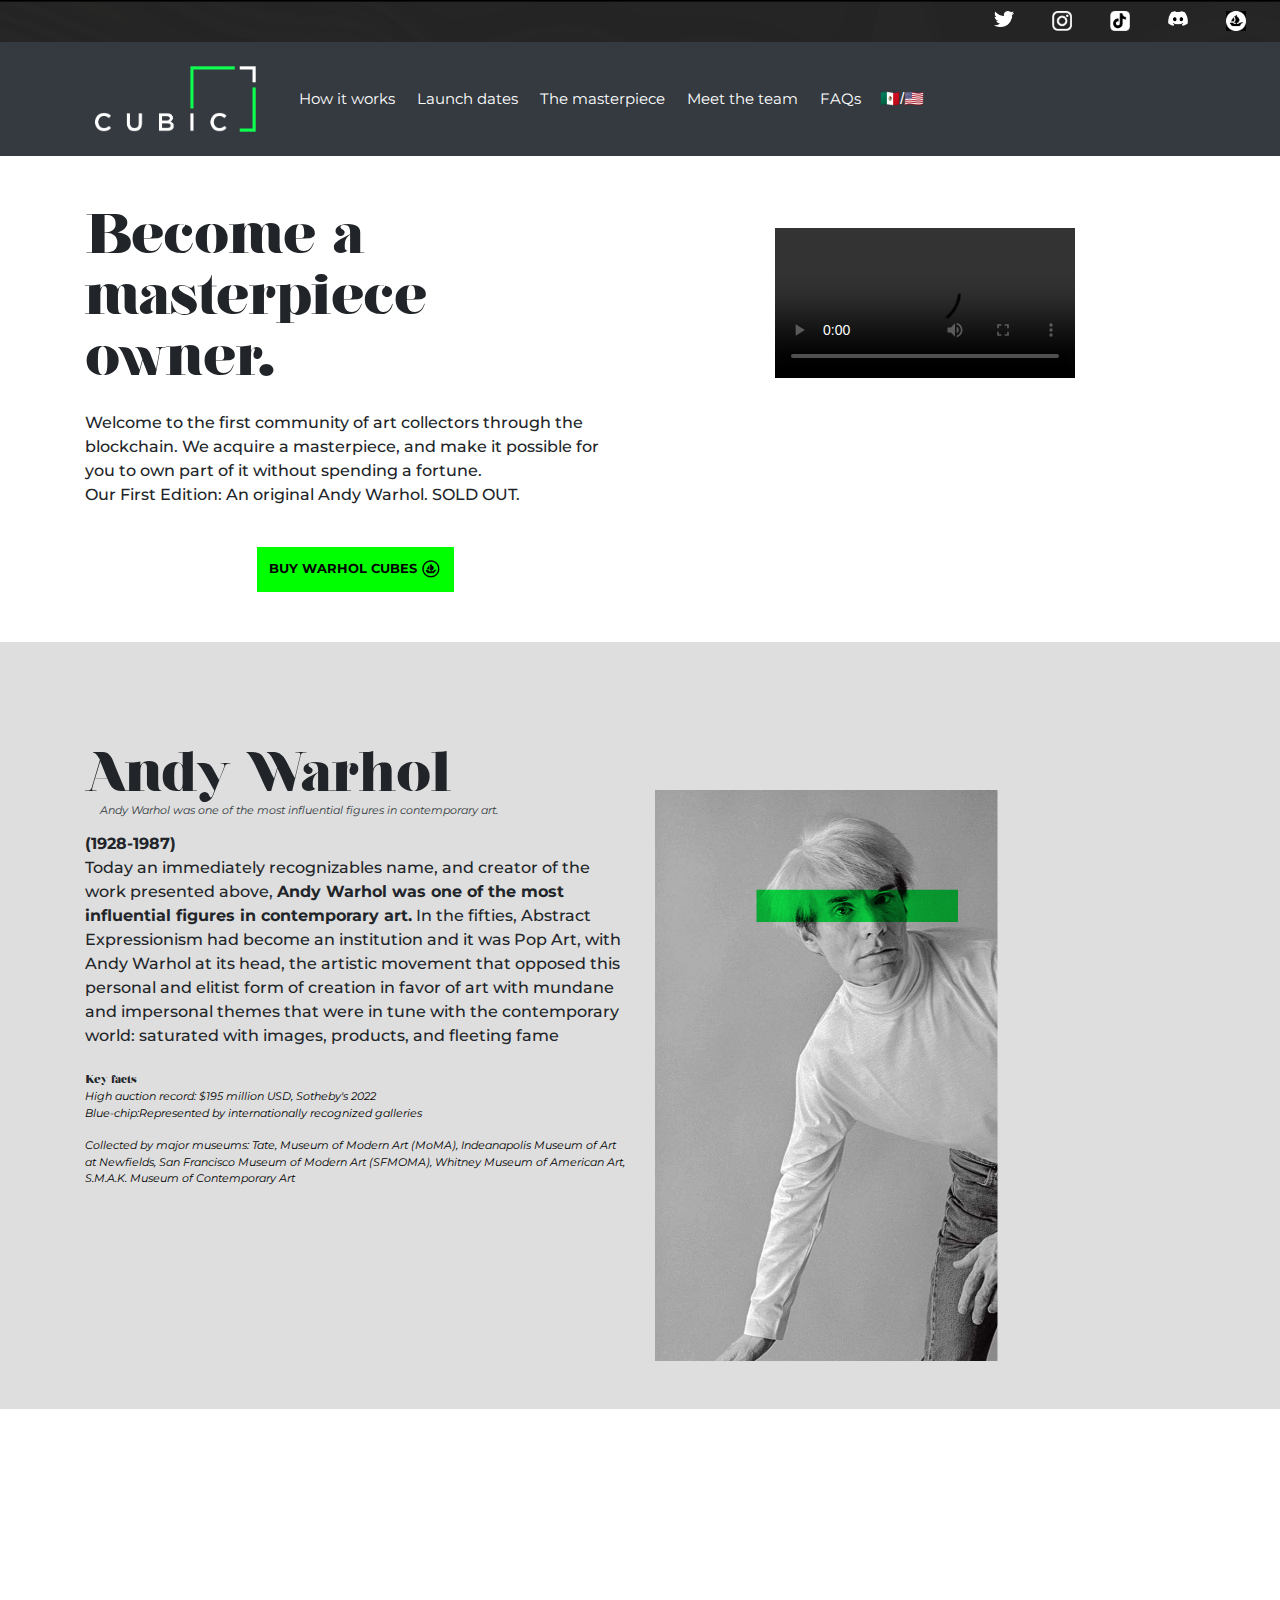
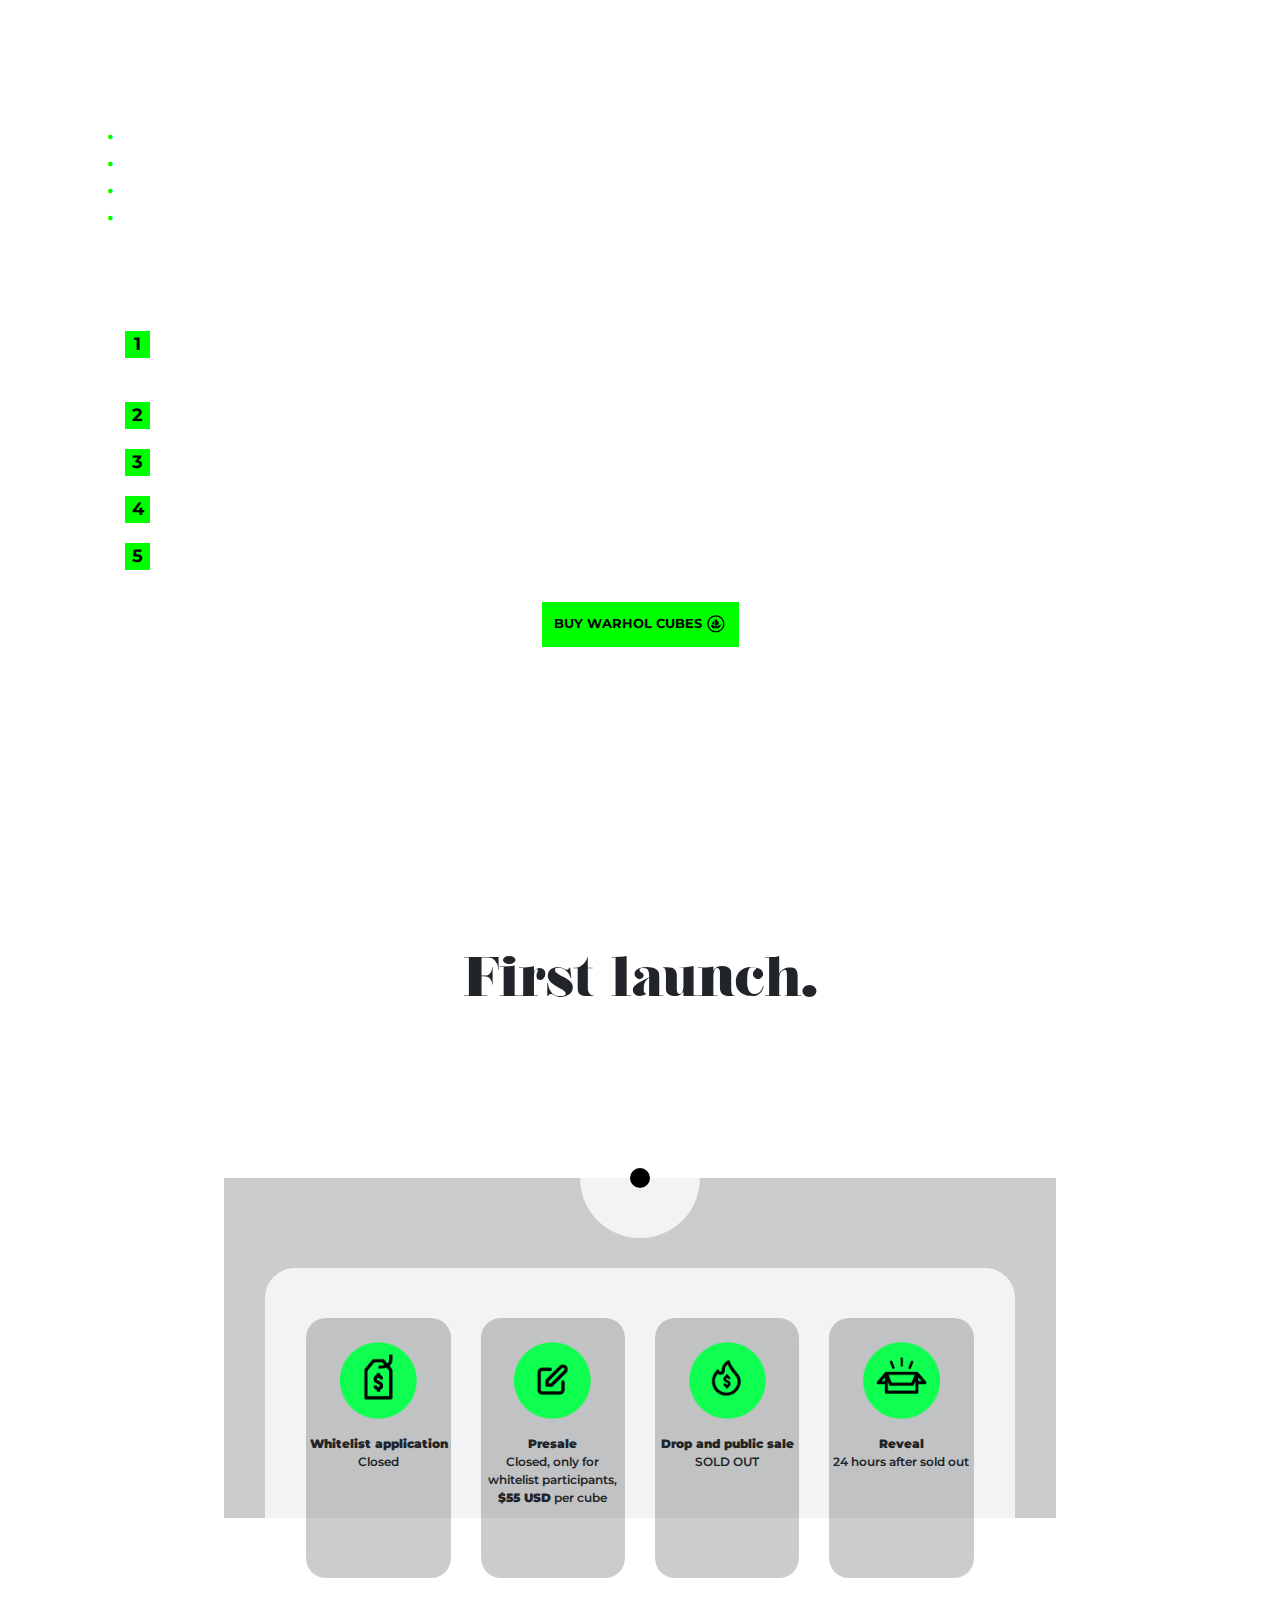
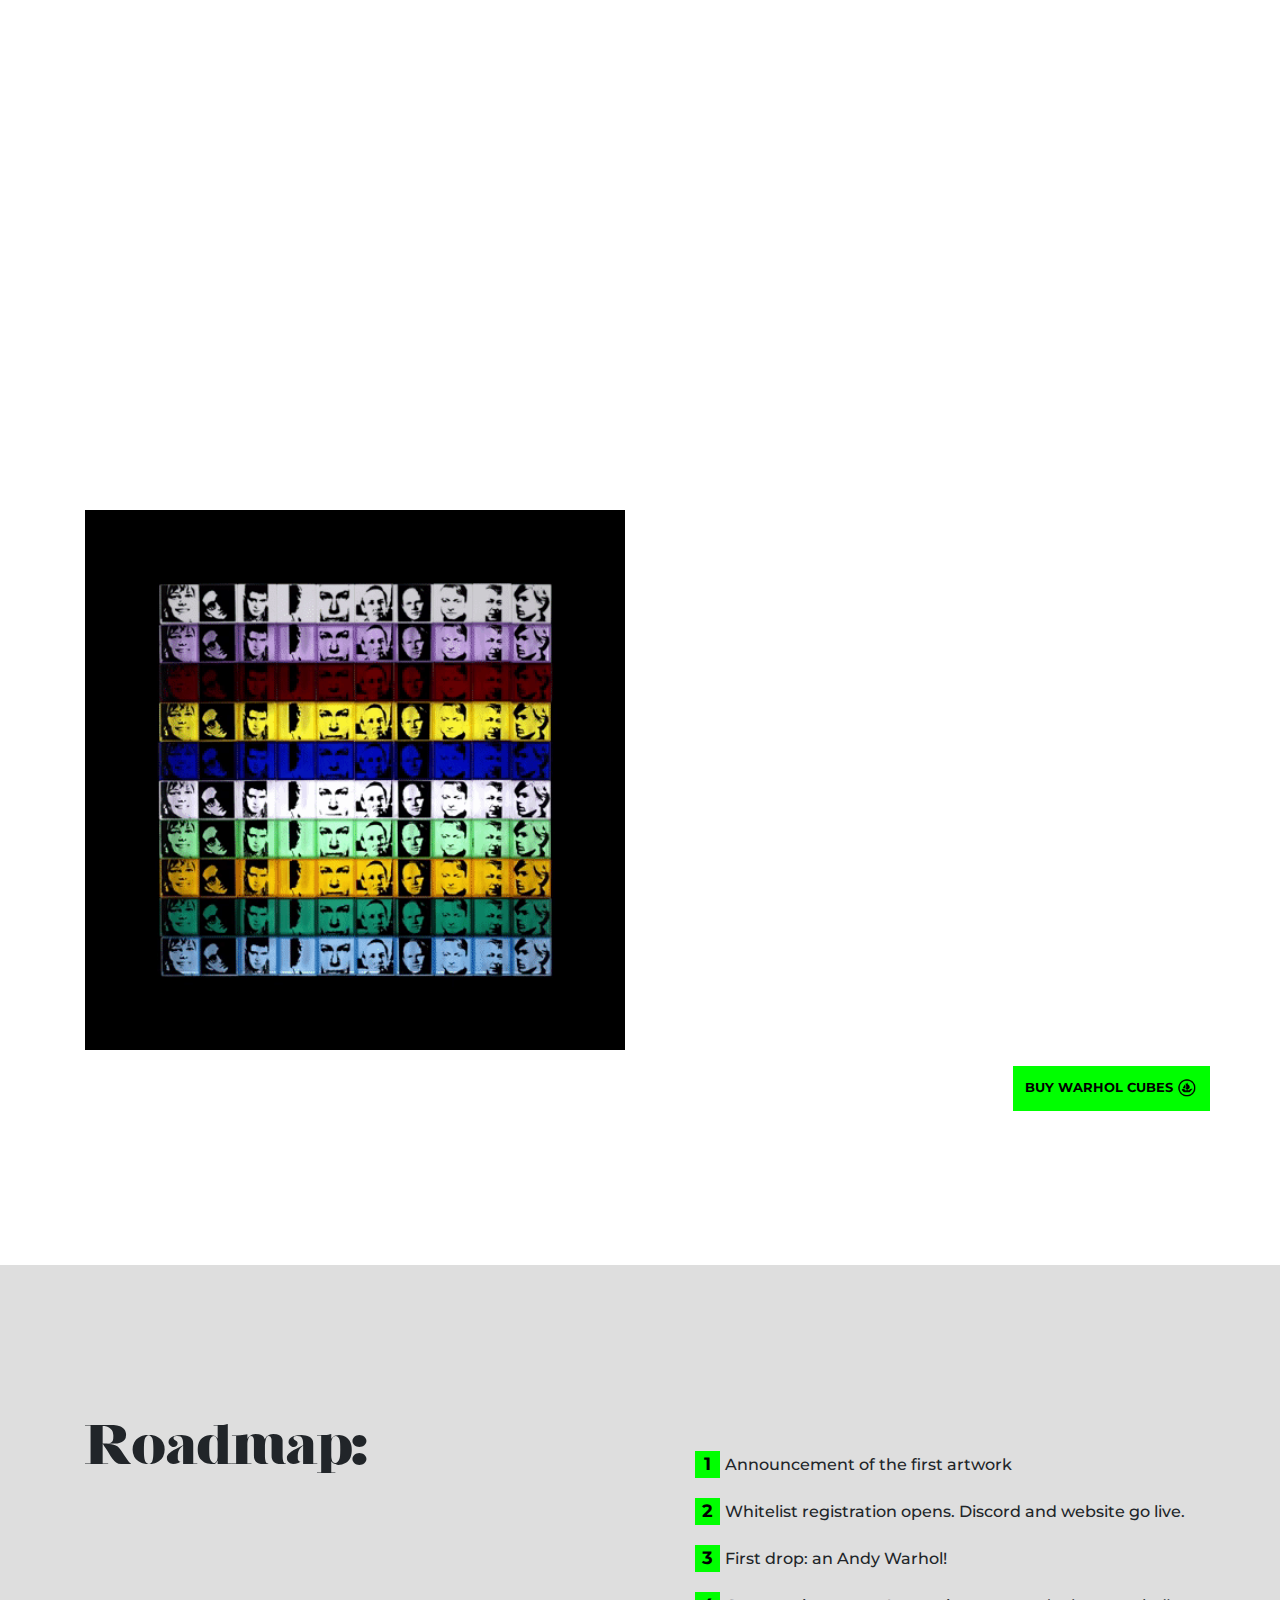
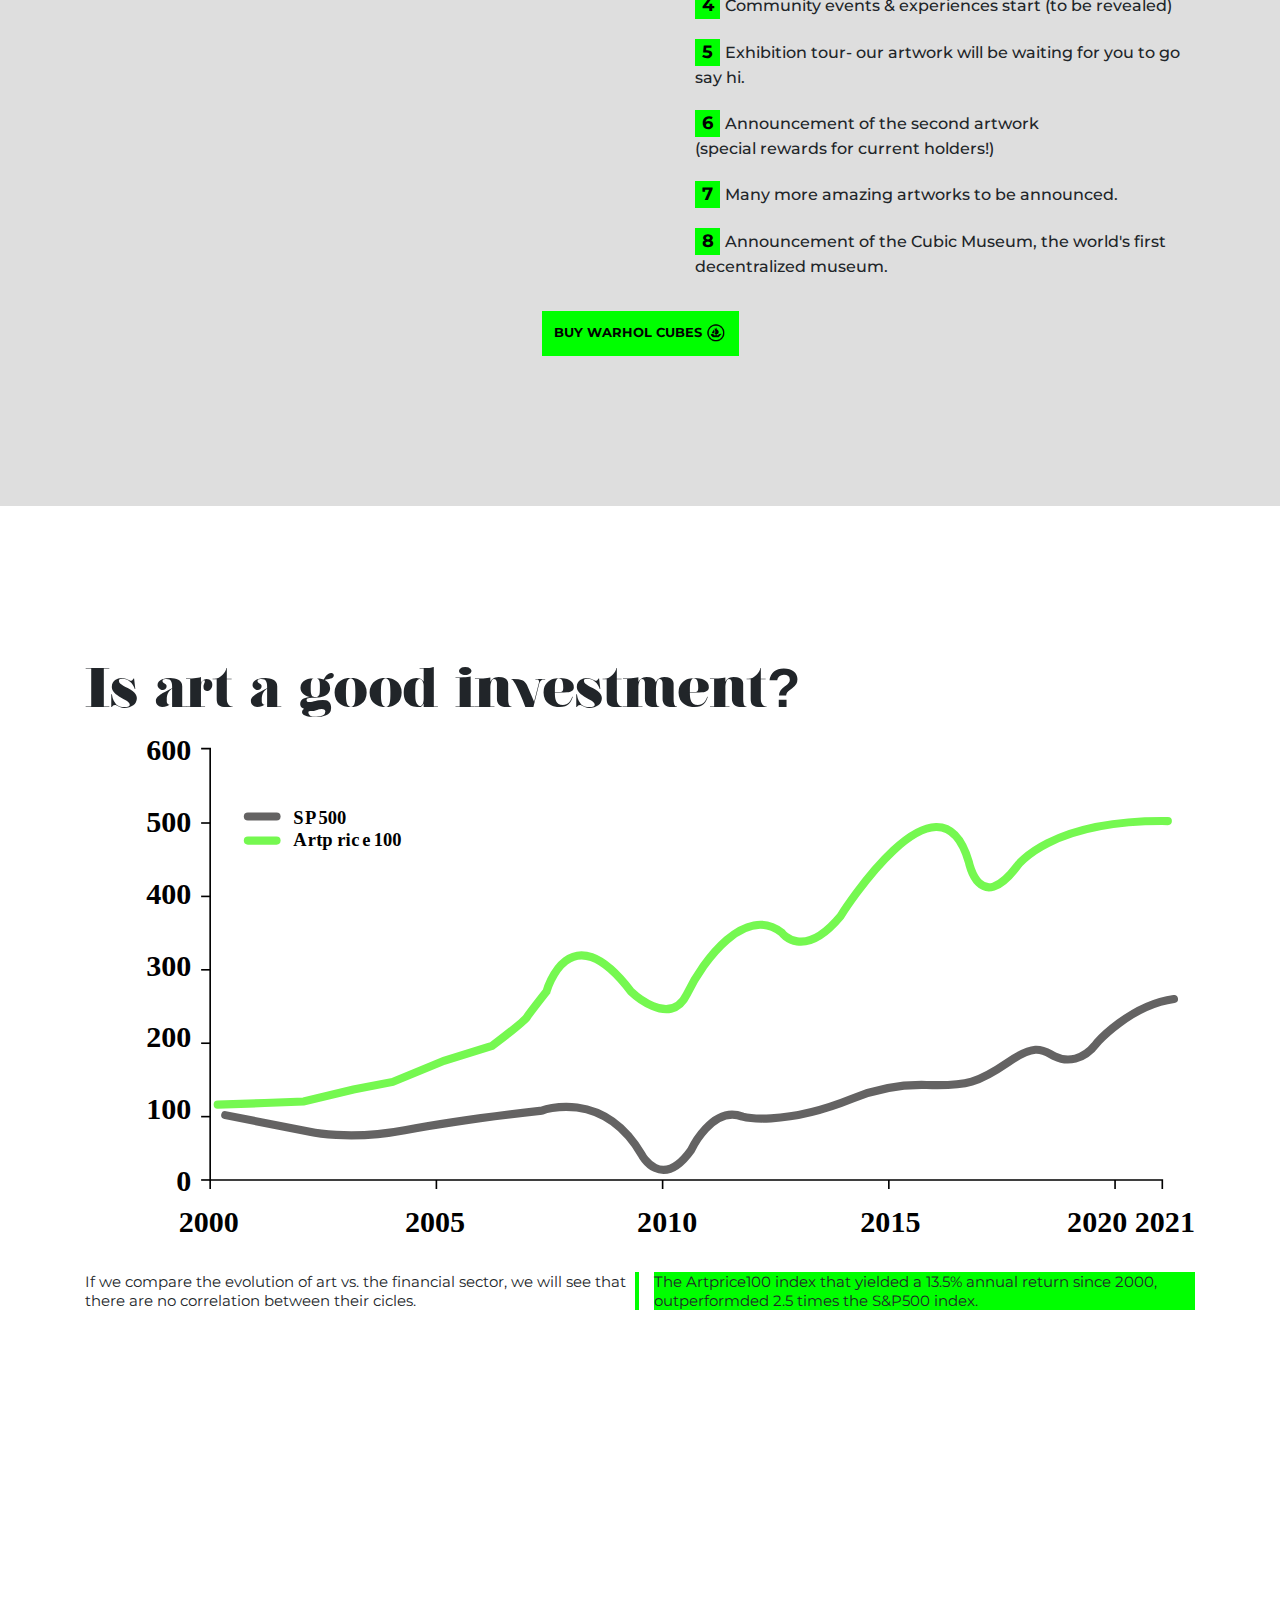
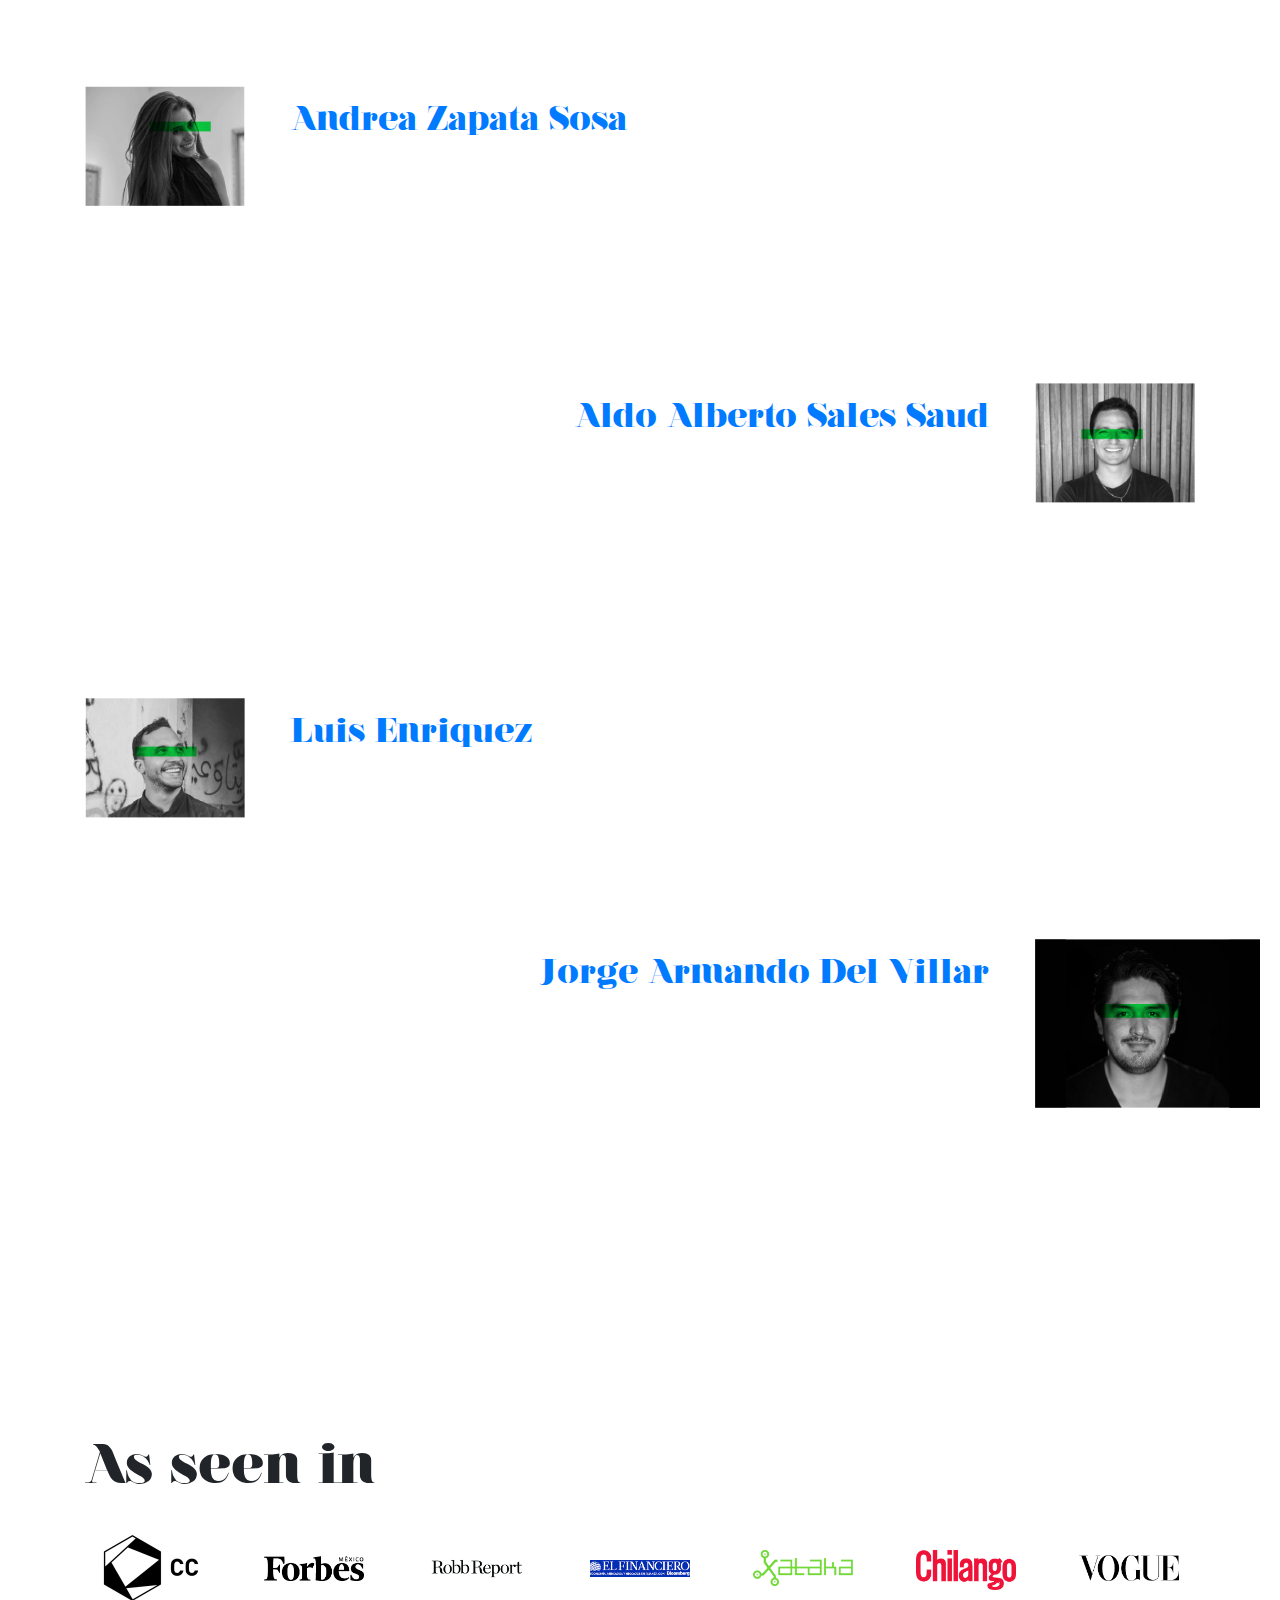
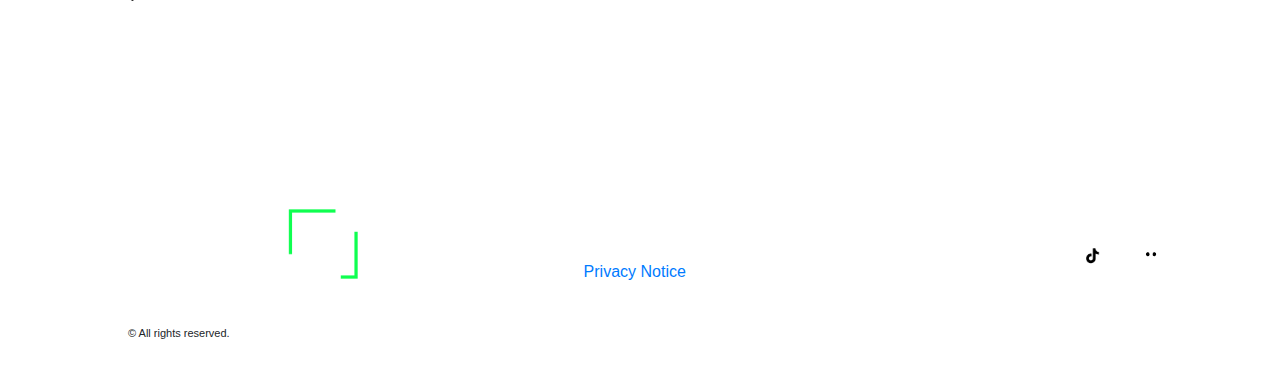
==== commit 9a7ac423: "Add line on top with social share" ====
--- a/index.html
+++ b/index.html
@@ -20,6 +20,39 @@
     <link rel="stylesheet" href="css/style.css">
   </head>
   <body>
+    <header class="black_back text-white">
+      <div class="col-sm my-auto text-right">
+        <div class="d-inline-flex">
+          <ul class="nav justify-content-start">
+            <li class="nav-item">
+              <a class="nav-link img-social" target="_blank" href="https://twitter.com/cubic_community">
+                <img src="img/redes/twitter.png" style="width:20px;" alt="Twitter" />
+              </a>
+            </li>
+            <li class="nav-item">
+              <a class="nav-link img-social" target="_blank" href="https://instagram.com/cubic.community">
+                <img src="img/redes/instagram.png" style="width:20px;" alt="Instagram" />
+              </a>
+            </li>
+            <li class="nav-item ">
+              <a class="nav-link img-social" target="_blank" href="https://vm.tiktok.com/ZML3kxnMb/">
+                <img src="img/redes/tiktok.png" style="width:20px;" alt="Tik tok" />
+              </a>
+            </li>
+            <li class="nav-item ">
+              <a class="nav-link img-social" target="_blank" href="https://discord.gg/cubic">
+                <img src="img/redes/red1.png" style="width:20px;" alt="Discord" />
+              </a>
+            </li>
+            <li class="nav-item ">
+              <a class="nav-link img-social" target="_blank" href="https://opensea.io/collection/andywarholcubes">
+                <img src="img/opensea_white.png" style="width:20px;" alt="Opensea" />
+              </a>
+            </li>
+          </ul>
+        </div>
+      </div>
+    </header>
     <nav class="navbar navbar-expand-lg navbar-dark bg-dark text-center">
       <div class="container-fluid">
         <a class="navbar-brand ml-5 p-3" href="/"><img src="img/logo-blanco.png" style="width:161px;" alt="Logo Cubic" /></a>
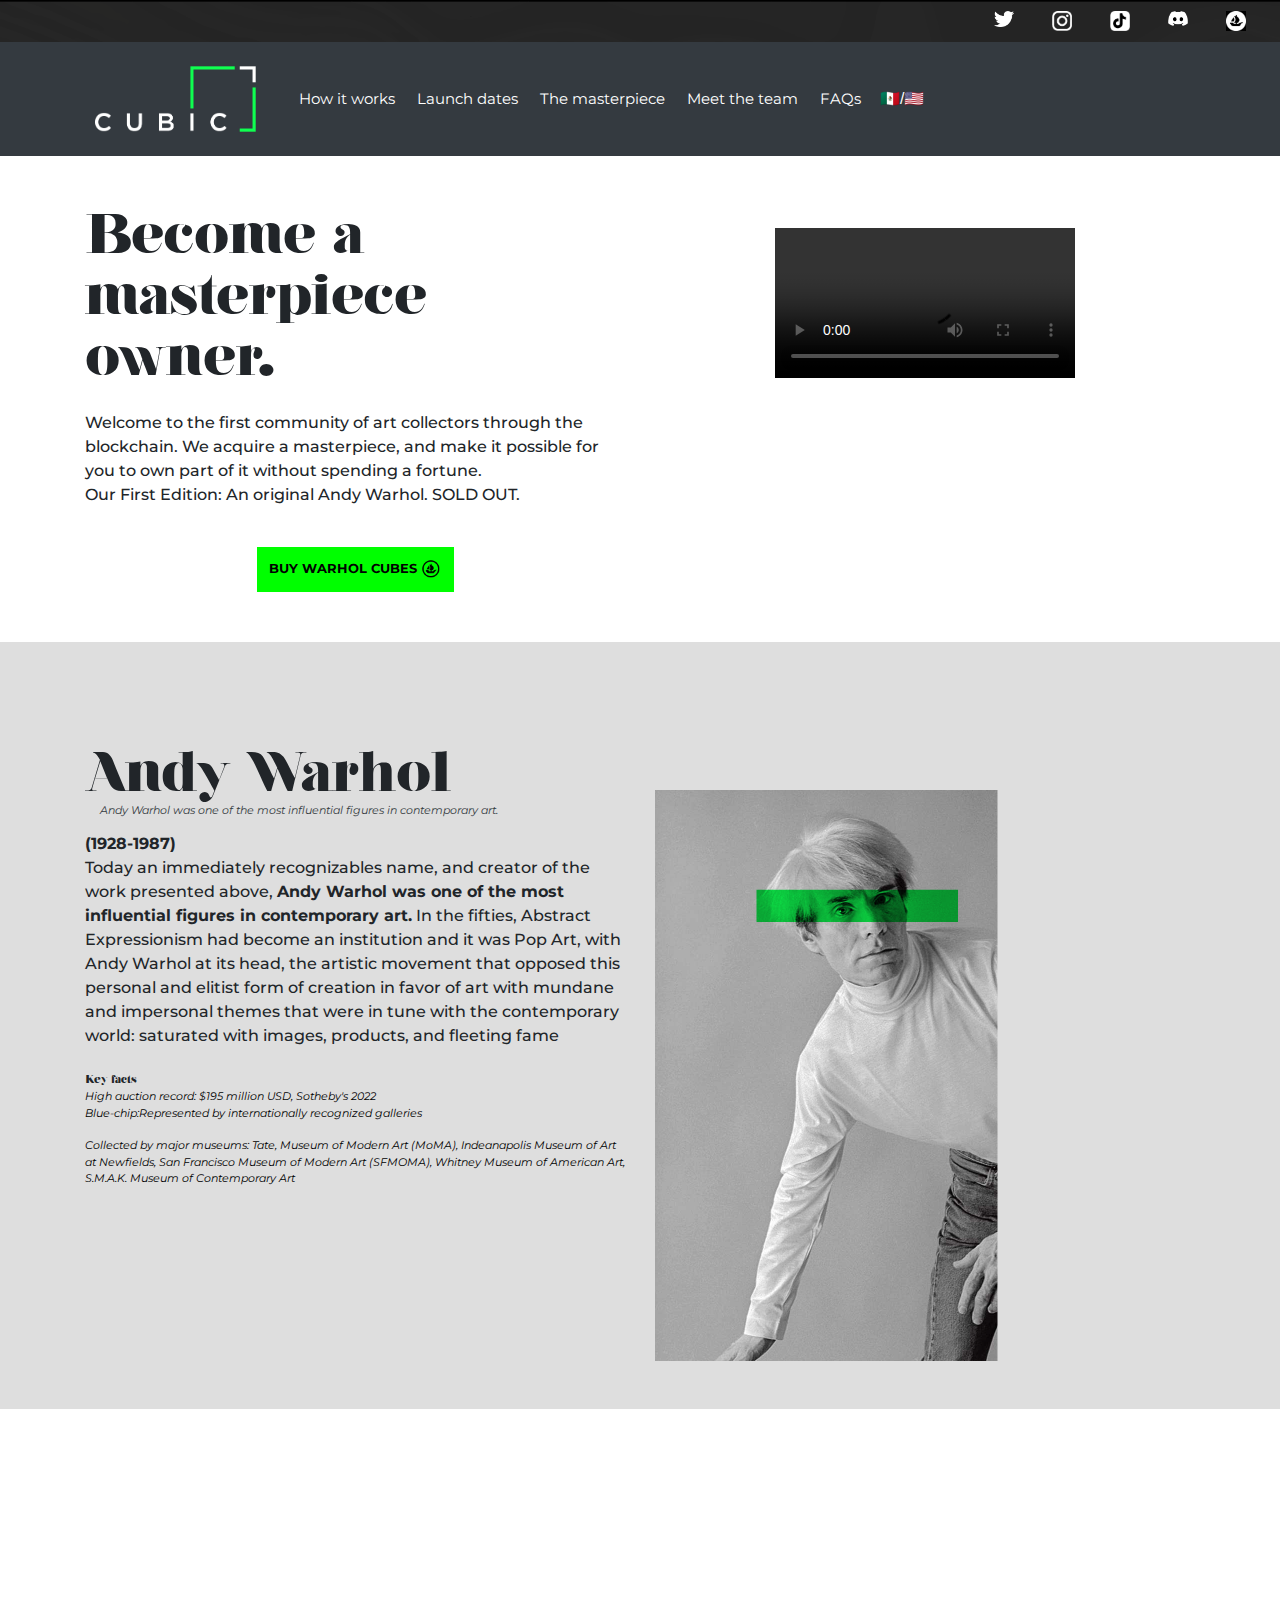
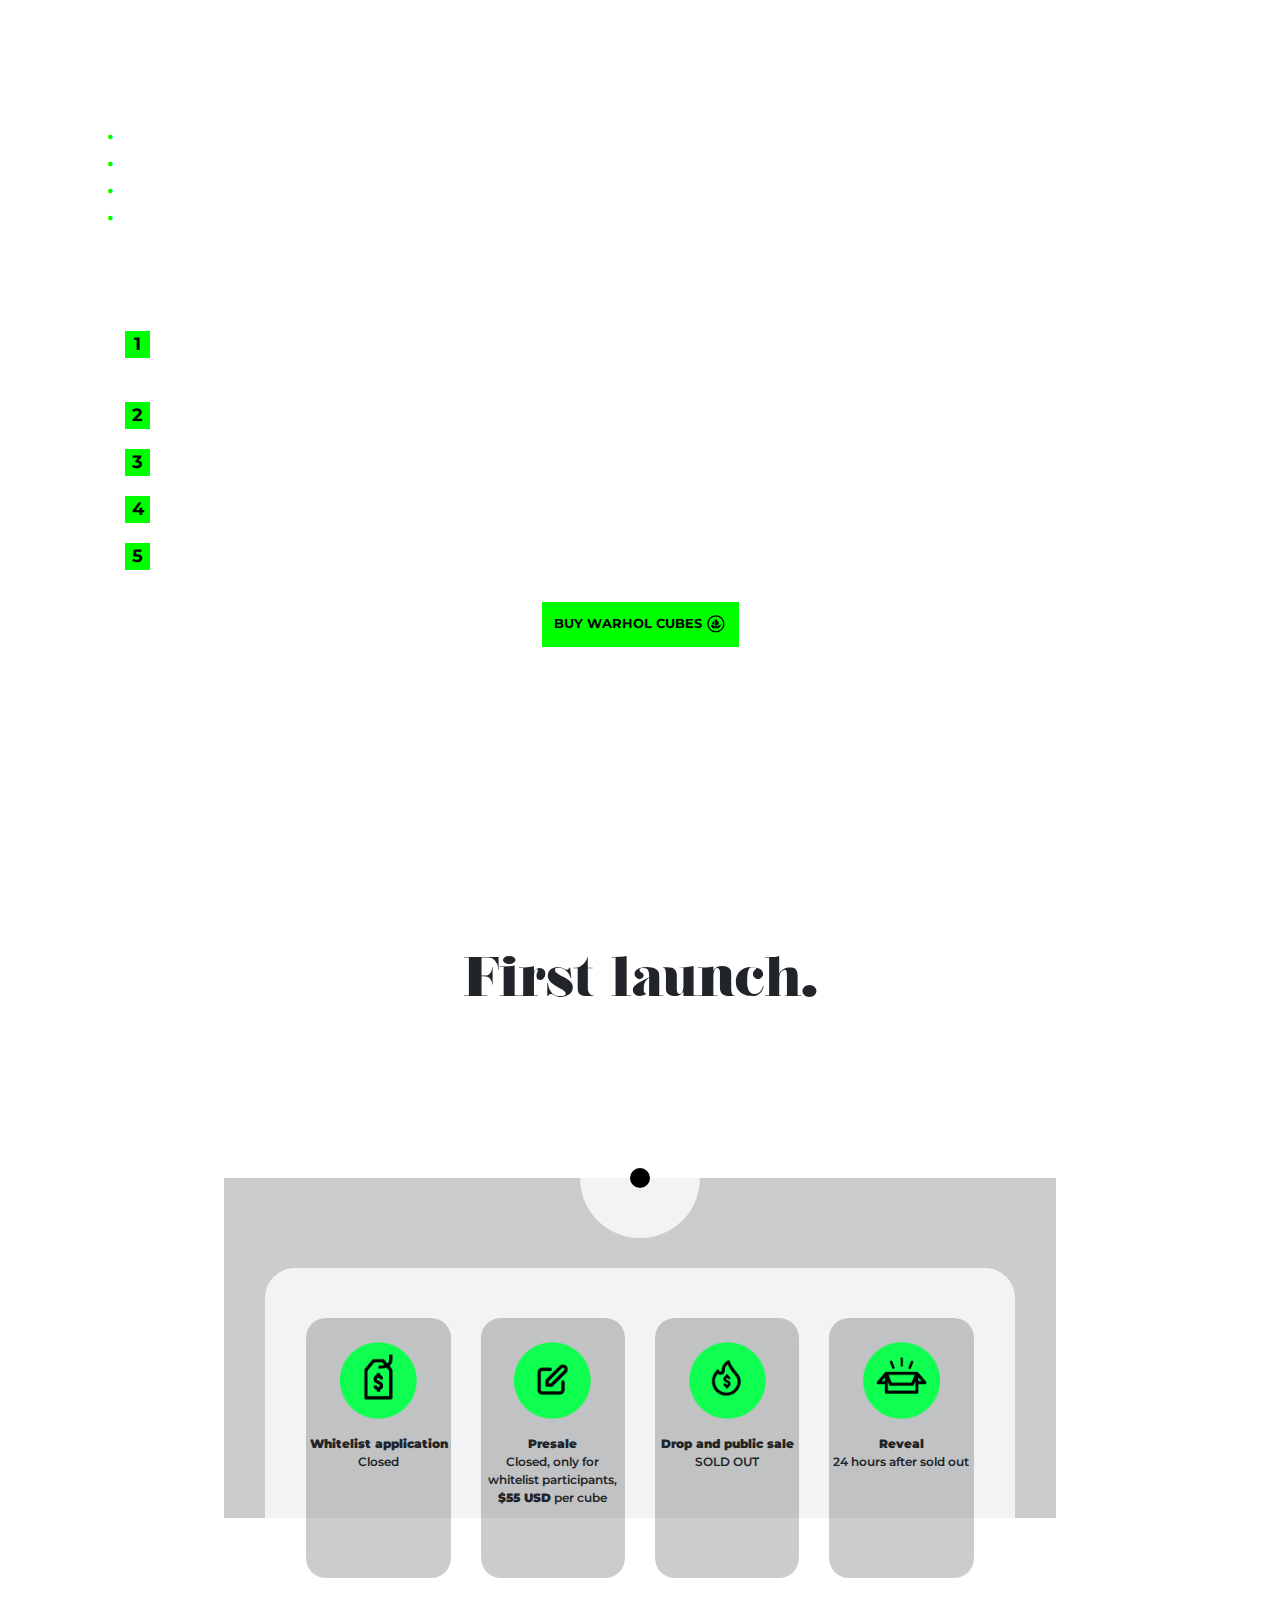
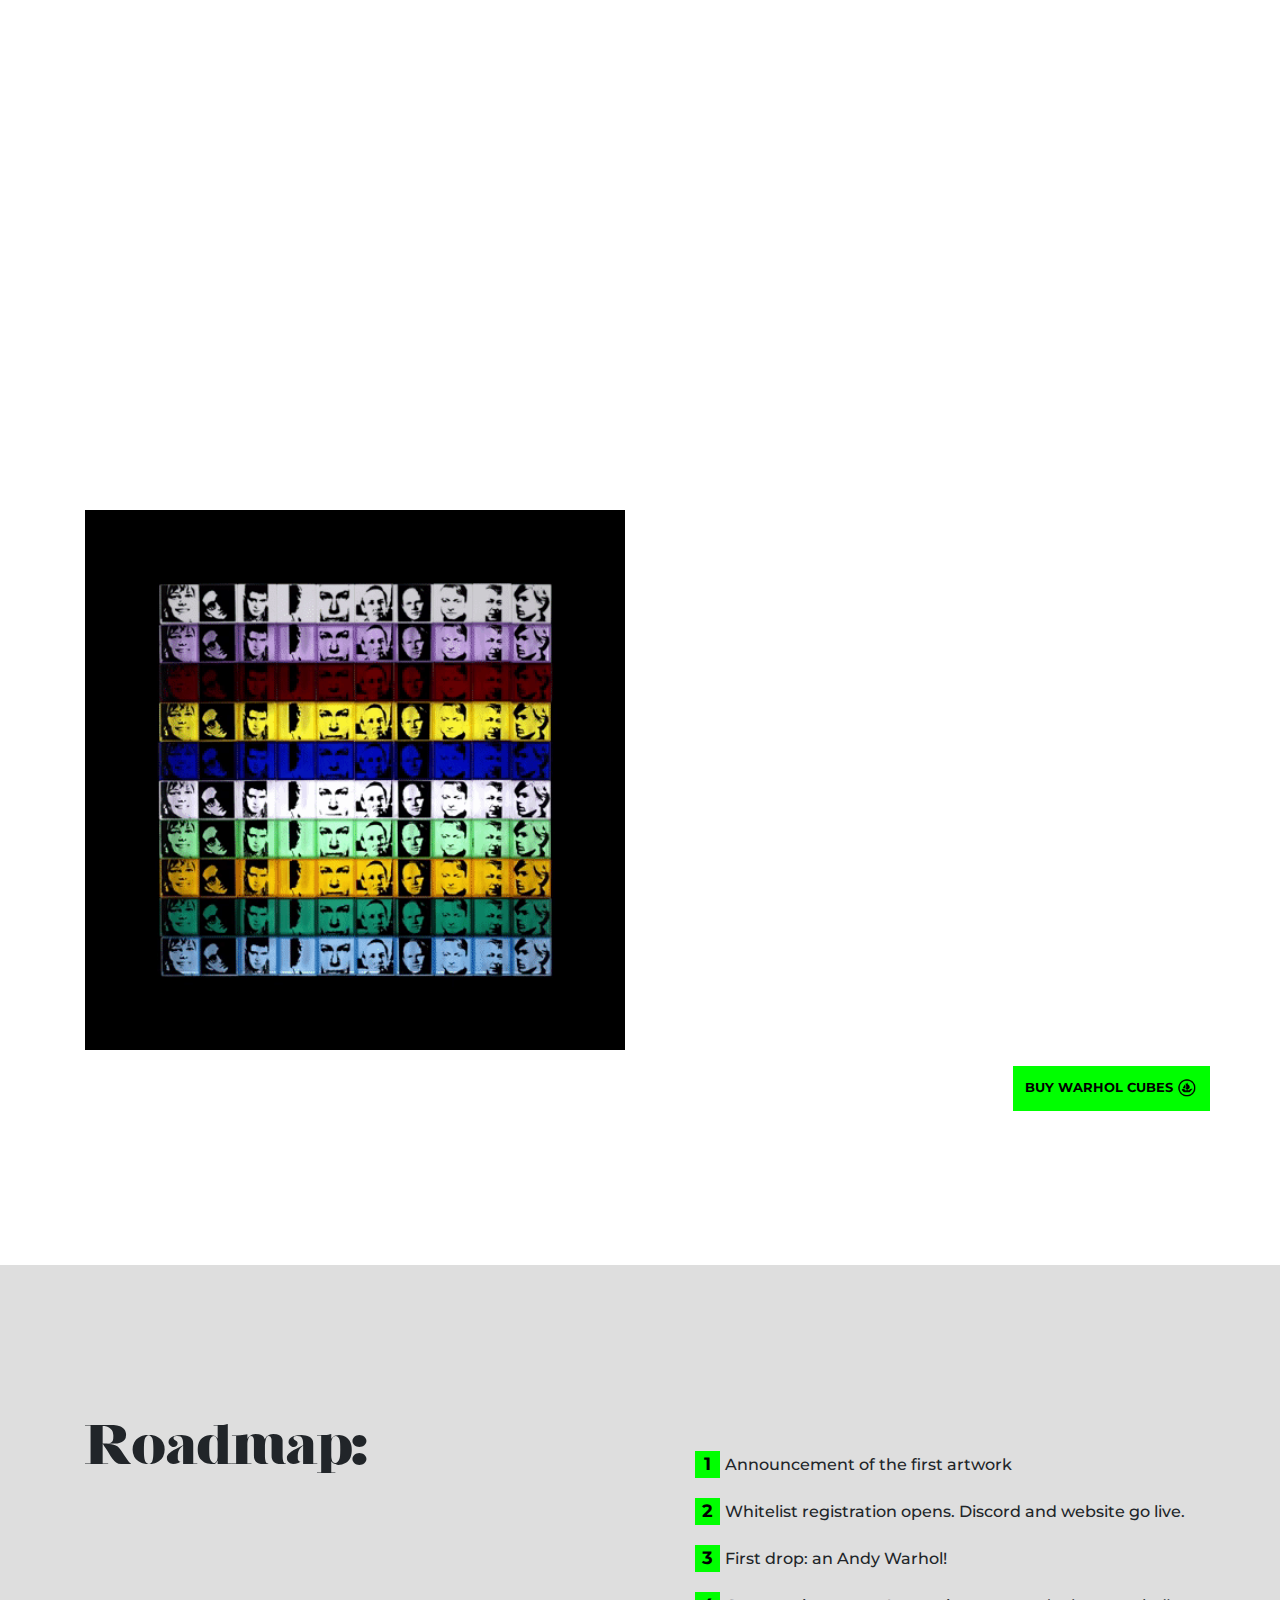
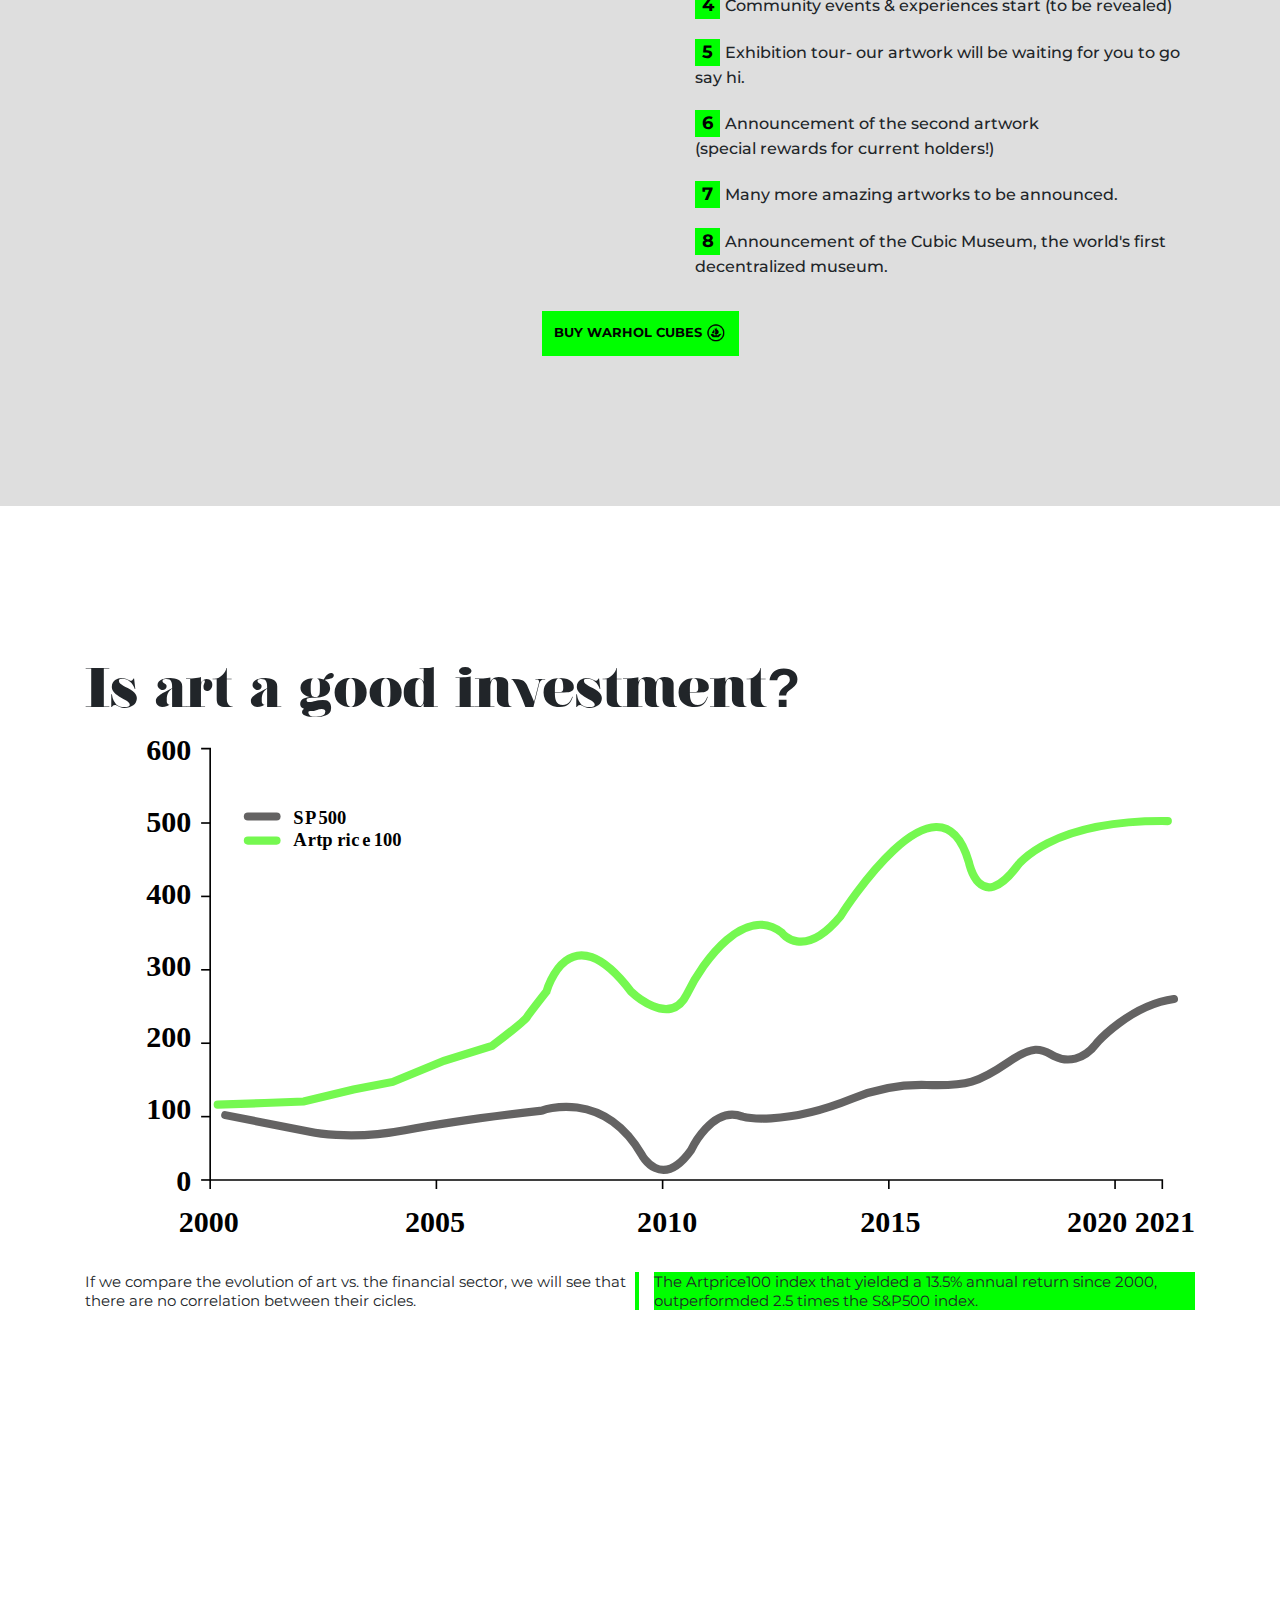
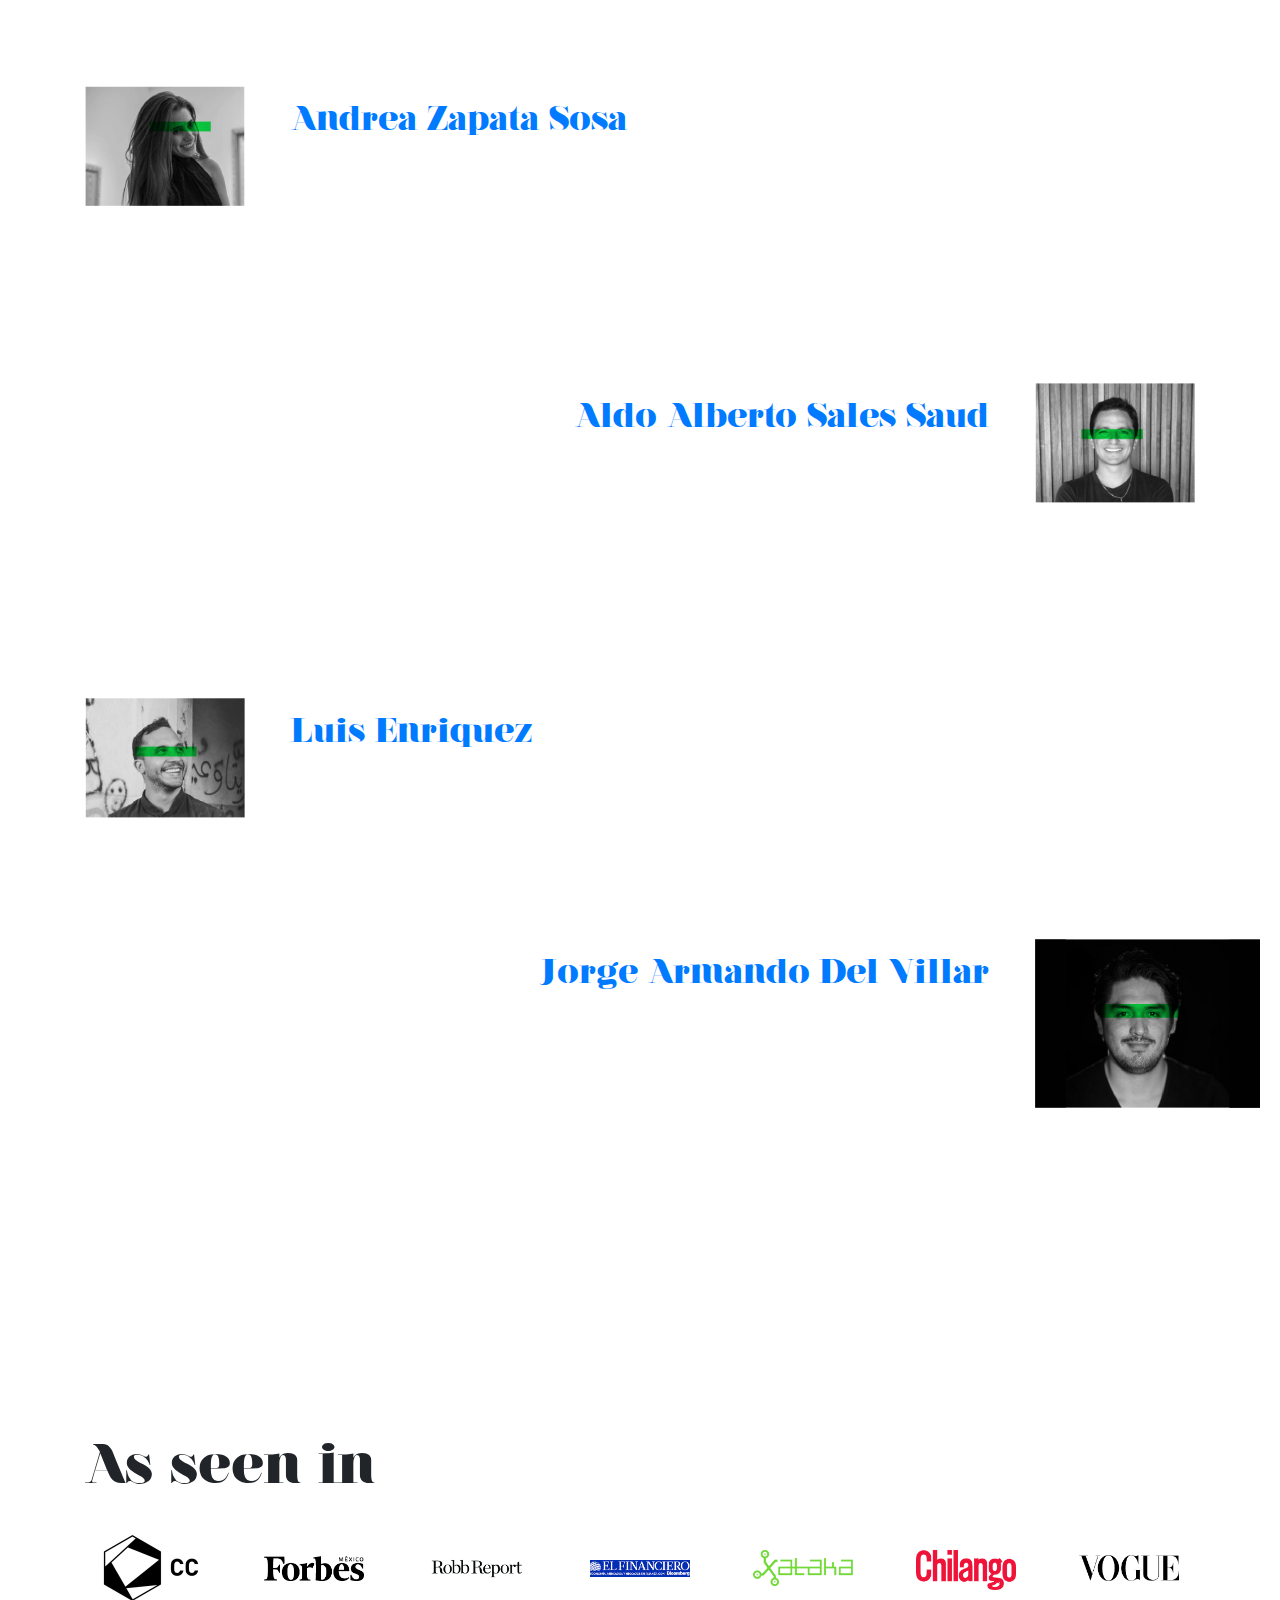
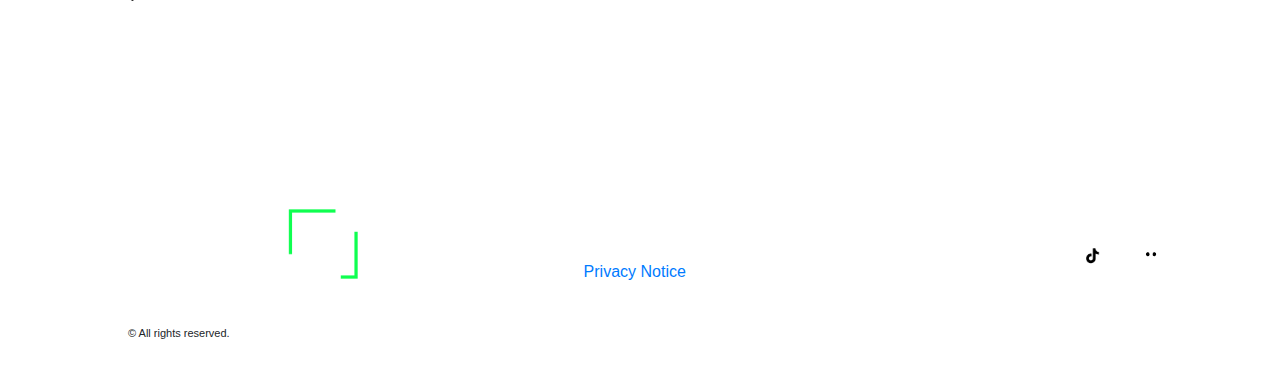
==== commit dd78f1fc: "Added Google Analytics code." ====
--- a/index.html
+++ b/index.html
@@ -1,6 +1,15 @@
 <!DOCTYPE html lang="en">
 <html>
   <head>
+    <!-- Google tag (gtag.js) -->
+    <script async src="https://www.googletagmanager.com/gtag/js?id=G-3EQ986BWCN"></script>
+    <script>
+      window.dataLayer = window.dataLayer || [];
+      function gtag(){dataLayer.push(arguments);}
+      gtag('js', new Date());
+
+      gtag('config', 'G-3EQ986BWCN');
+    </script>
     <meta charset="utf-8">
     <meta name="viewport" content="width=device-width, user-scalable=yes, initial-scale=1.0, minimum-scale=1.0">
     <!--<meta name="viewport" content="width=device-width,initial-scale=1.0">-->
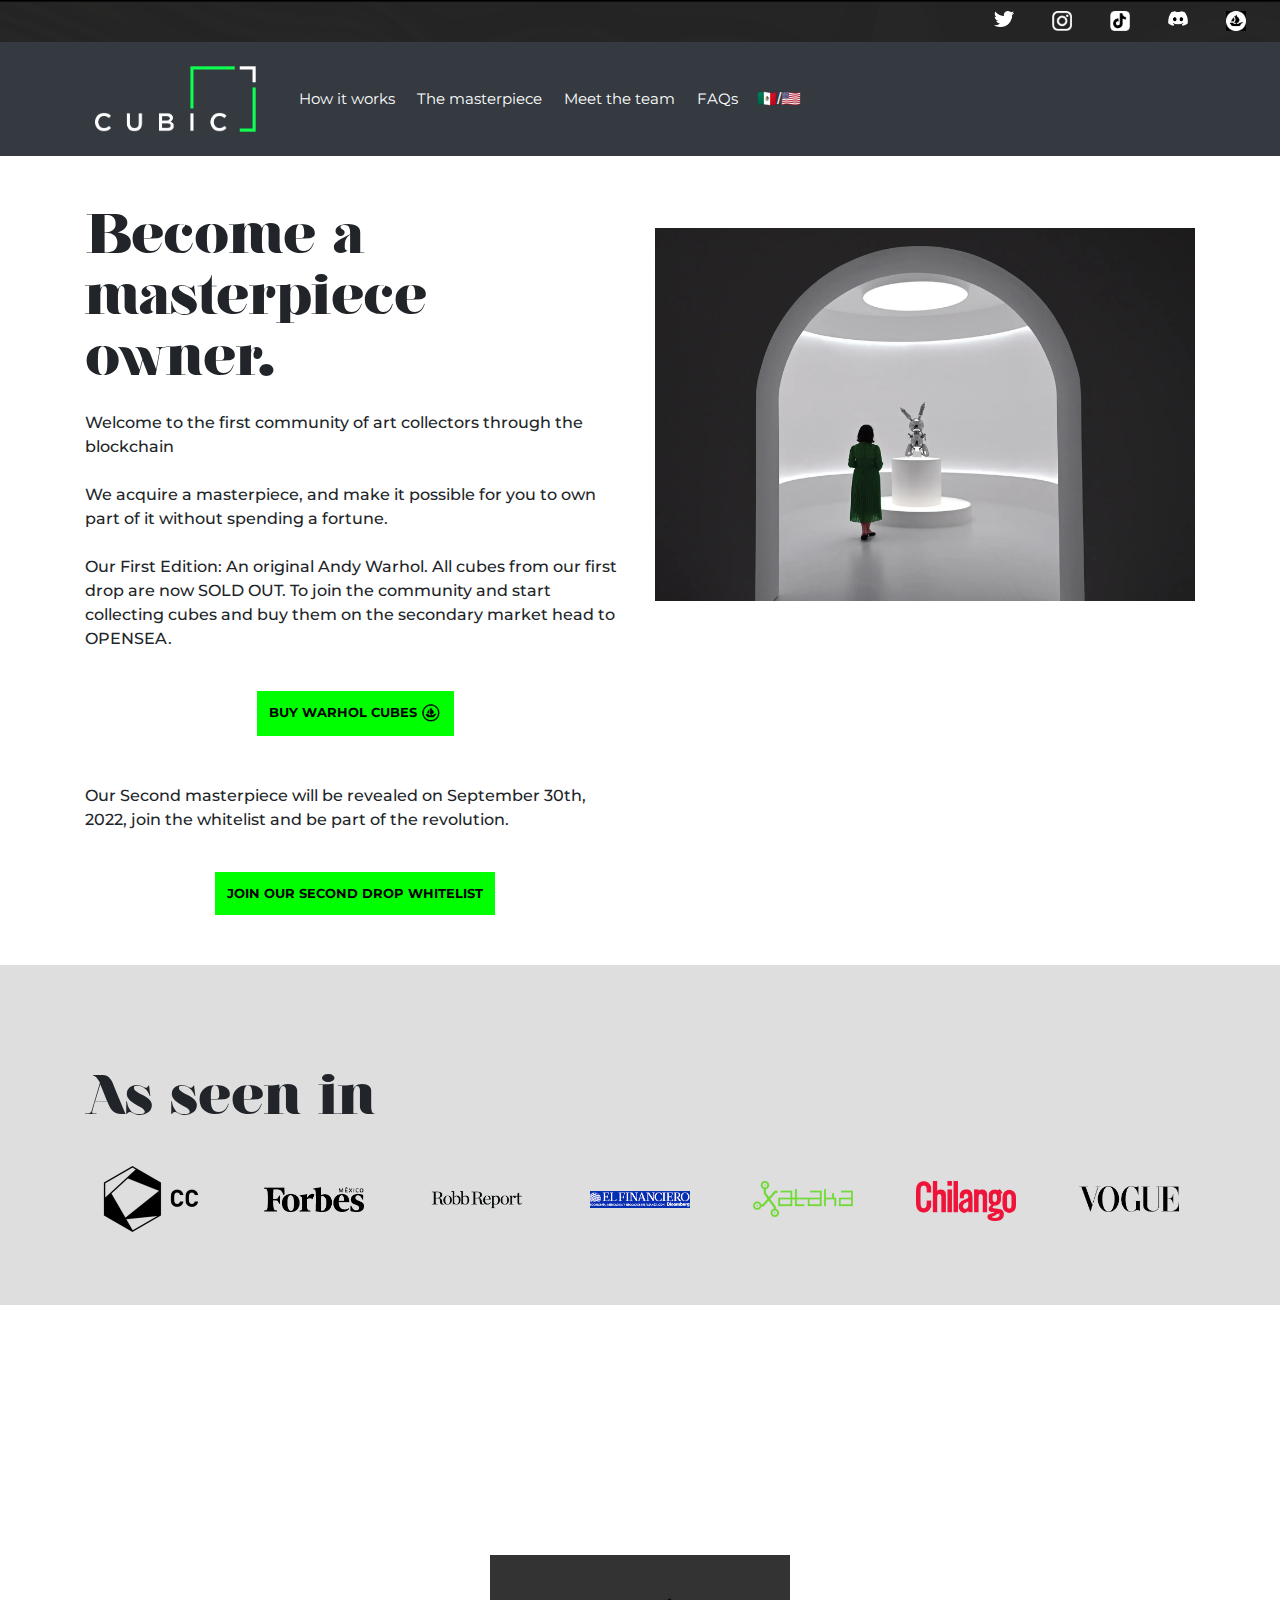
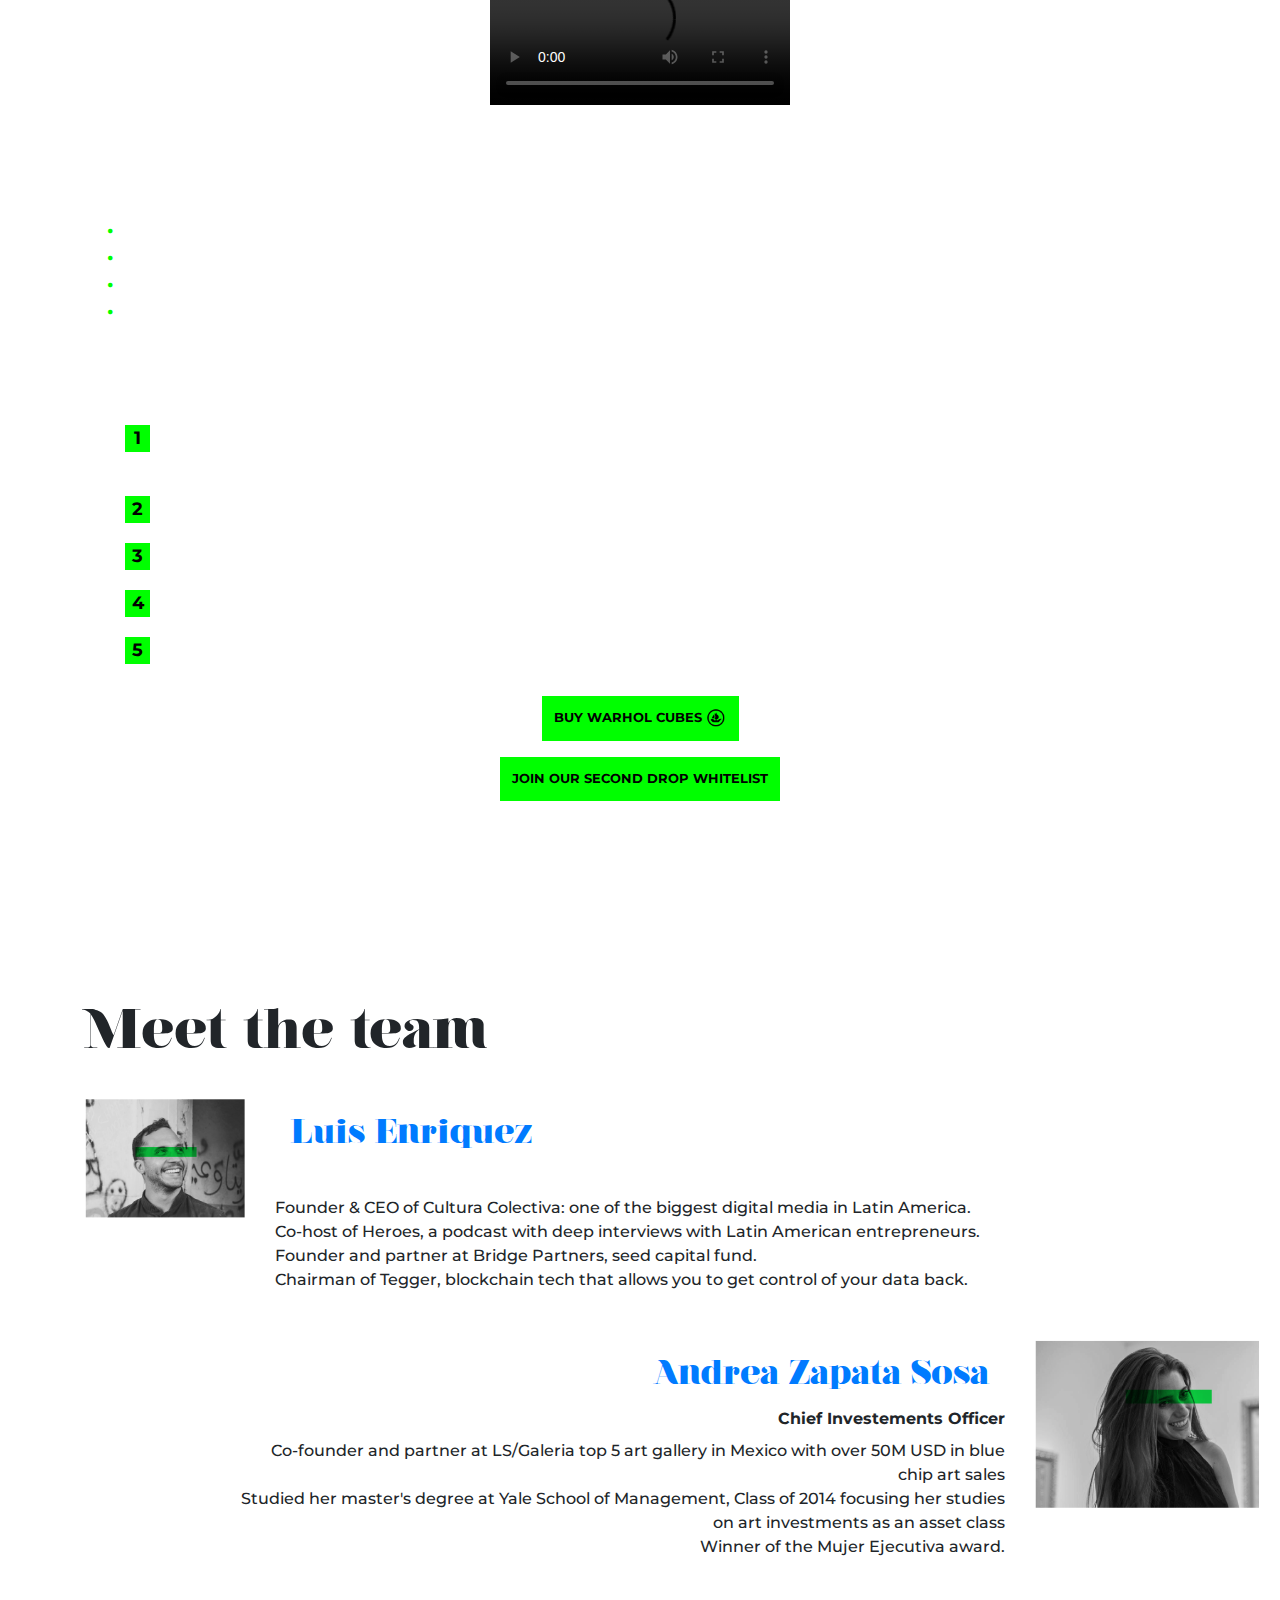
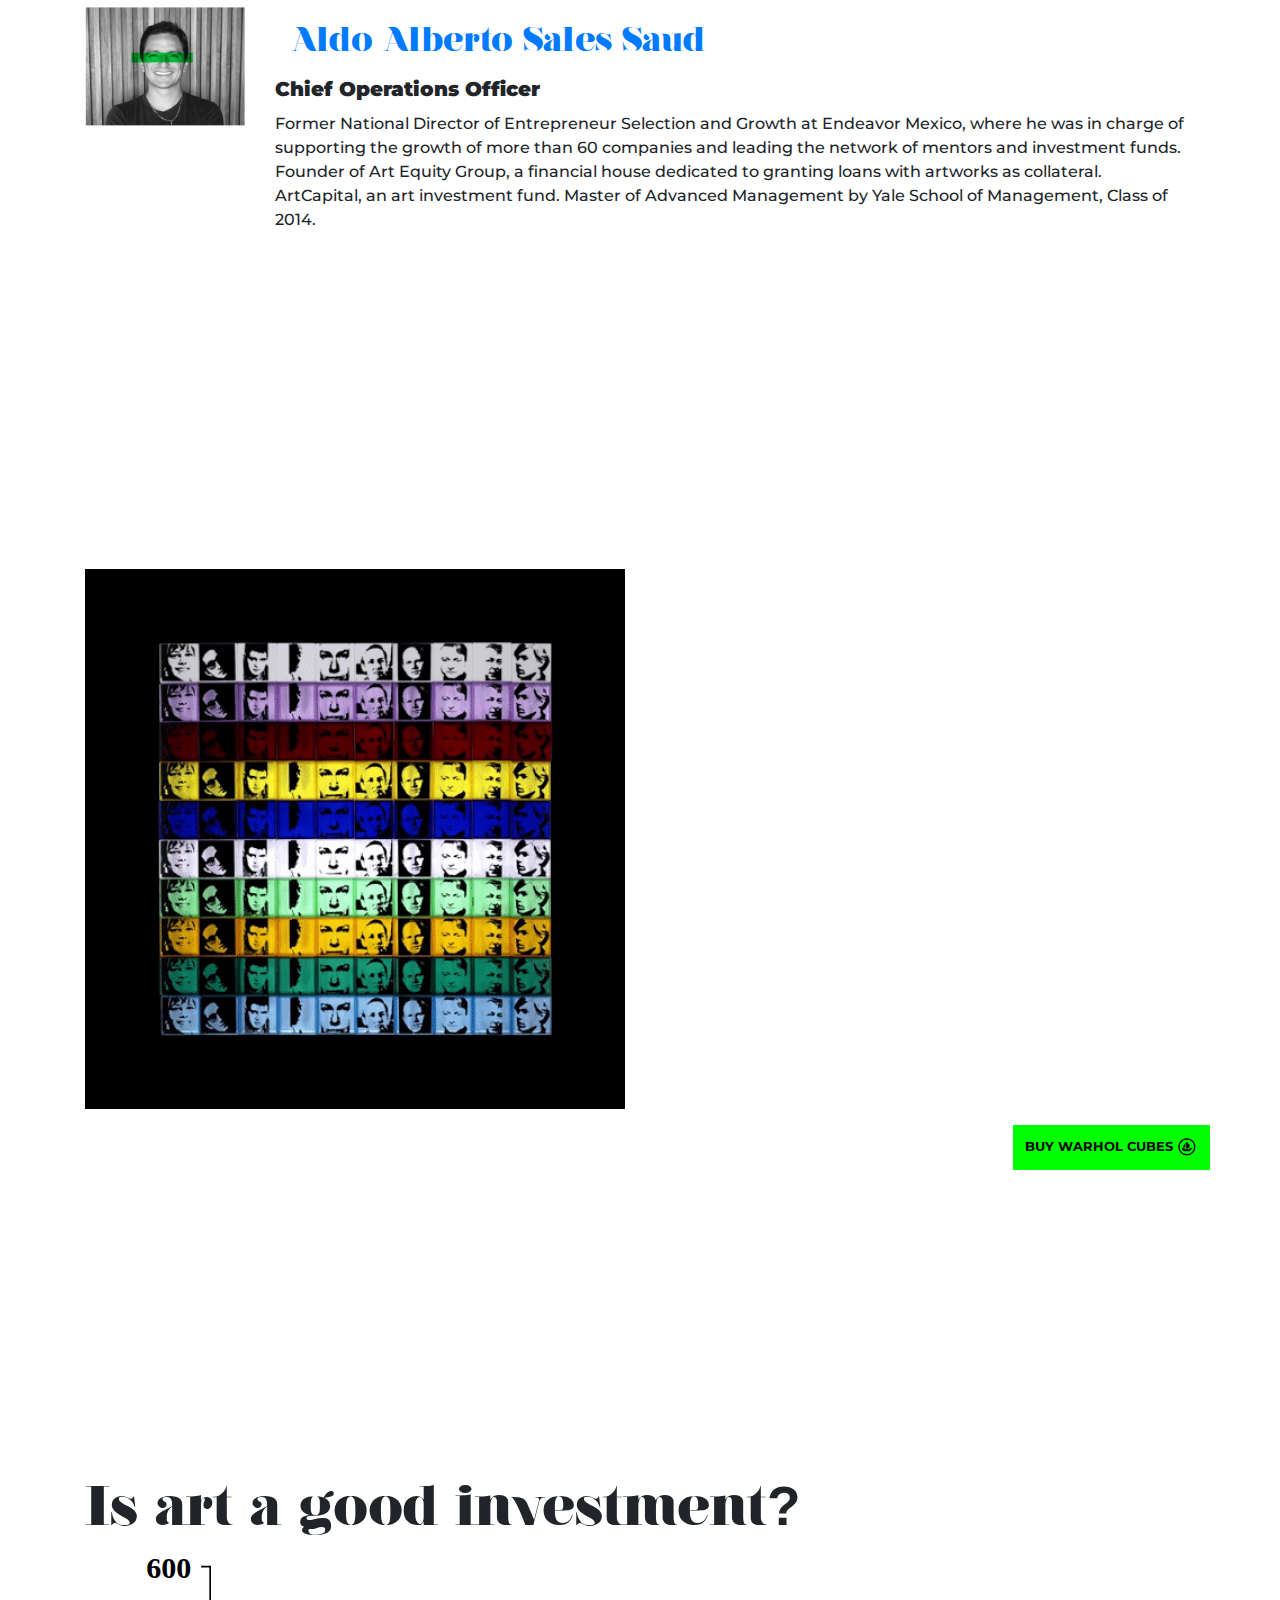
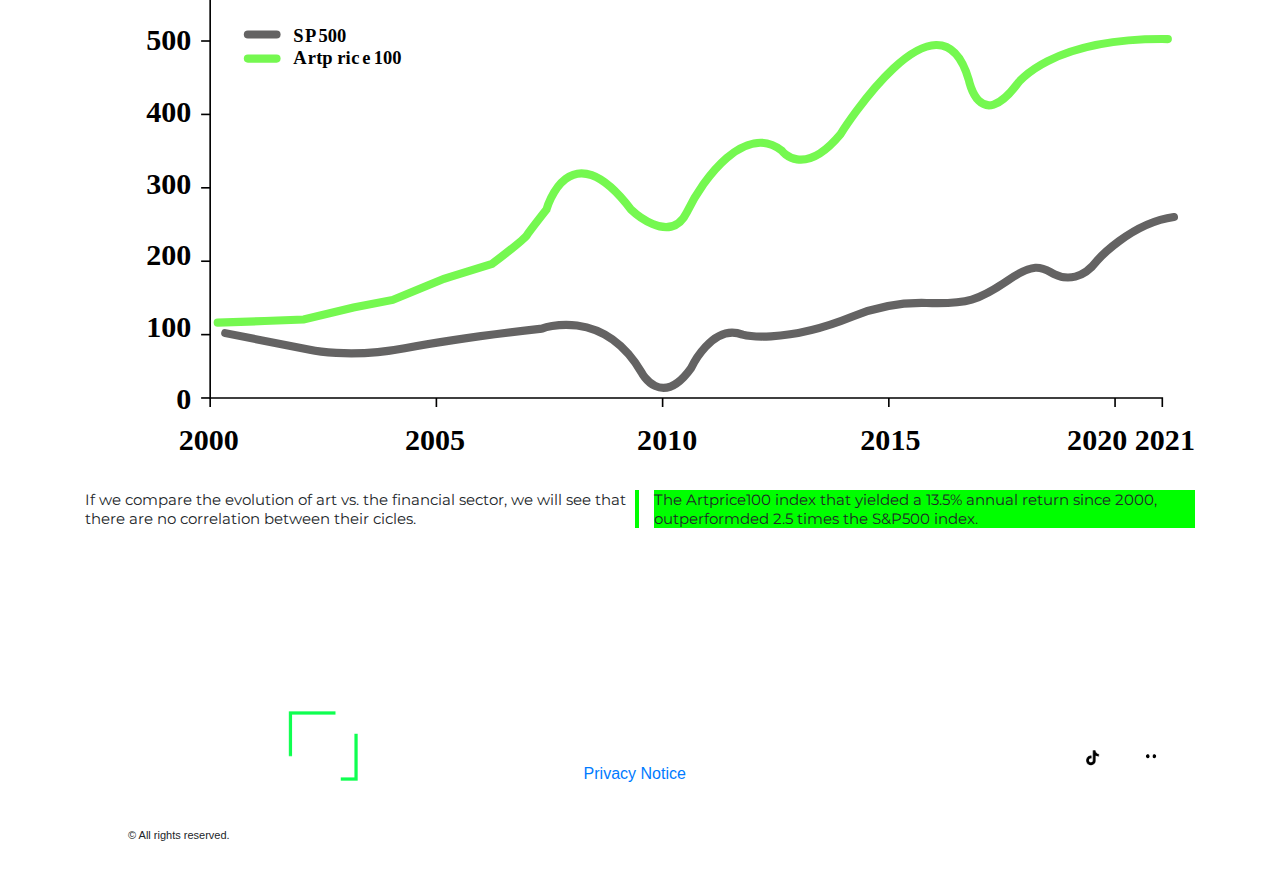
==== commit 1b3f60da: "add new structure of landing page, remove warhol" ====
--- a/index.html
+++ b/index.html
@@ -7,7 +7,6 @@
       window.dataLayer = window.dataLayer || [];
       function gtag(){dataLayer.push(arguments);}
       gtag('js', new Date());
-
       gtag('config', 'G-3EQ986BWCN');
     </script>
     <meta charset="utf-8">
@@ -27,6 +26,7 @@
      <link rel="stylesheet" type="text/css" href="https://stackpath.bootstrapcdn.com/bootstrap/4.3.1/css/bootstrap.min.css">
 
     <link rel="stylesheet" href="css/style.css">
+    <link rel="stylesheet" href="css/resolution.css">
   </head>
   <body>
     <header class="black_back text-white">
@@ -73,9 +73,9 @@
             <li class="nav-item">
               <a class="nav-link txt_menu" href="#works">How it works</a>
             </li>
-            <li class="nav-item">
+            <!--li class="nav-item">
               <a class="nav-link txt_menu" href="#launch">Launch dates</a>
-            </li>
+            </li-->
             <li class="nav-item">
               <a class="nav-link txt_menu" href="#masterpiece">The masterpiece</a>
             </li>
@@ -101,30 +101,46 @@
                     <div class="container_text_title2">
                         Become a masterpiece owner.
                     </div>
-                      <div class="container_text1 mt-4">Welcome to the first community of art collectors through the blockchain. We acquire a masterpiece, and make it possible for you to own part of it without spending a fortune.<br>Our First Edition: An original Andy Warhol. SOLD OUT.
+                      <div class="container_text1 mt-4">Welcome to the first community of art collectors through the blockchain</br></br> We acquire a masterpiece, and make it possible for you to own part of it without spending a fortune.</br></br>Our First Edition: An original Andy Warhol. All cubes from our first drop are now SOLD OUT. To join the community and start collecting cubes and buy them on the secondary market head to OPENSEA.
                       </div>
                       <br>
+
                       <div class="row text-center">
                         <div class="col-sm text-lg mt-3">
                           <button onclick="openWindow(2);" class="button_apply" type="button">BUY WARHOL CUBES<input type="image" class="ml-1 align-middle" src="img/opensea.png"  height="21" width="21"/> </button>
                         </div>
                       </div>
+                      <div class="container_text1 mt-5">
+                        Our Second masterpiece will be revealed on September 30th, 2022, join the whitelist and be part of the revolution.
+                      </div>
+                      <br>
+                      <div class="row text-center">
+                        <div class="col-sm text-lg mt-3">
+                          <button onclick="openWindow(4);" class="button_apply" type="button">JOIN OUR SECOND DROP WHITELIST</button>
+                        </div>
+                      </div>
                   </div>
               </div>
             </div>
             <div class="col-sm">
               <div class="pr-0 text-center mt-4">
-                <video class="img-fluid" controls autoplay>
+                <!--video class="img-fluid" controls autoplay>
                   <source src="video/CC_CUBIC.mp4" type="video/mp4">
                   Your browser does not support the video tag.
-                </video>
-                  <!--img class="img-fluid" src="img/Imagen_Atomos.png" alt="Collectors" /-->
+                </video-->
+                  <img class="img-fluid" src="img/bluechip.webp" alt="Collectors" />
+                  <div class="col-sm caption_text text-black">
+                    <p>Rabbit (1986) made Jeff Koons the most expensive living artist<br>
+                      Timothy a. clary/afp/getty images</p>
+                  </div>
+
+
               </div>
             </div>
           </div>
         </div>
       </section>
-      <section class="pb-5 gray_back">
+      <!--section class="pb-5 gray_back">
         <div class="container">
           <div class="row">
             <div class="col-sm">
@@ -159,6 +175,68 @@
           </div>
 
         </div>
+      </section-->
+      <section class="pb-5 gray_back">
+        <div class="container">
+          <div class="row">
+            <div class="col-sm">
+              <div class="container_text_title2">
+                As seen in
+              </div>
+            </div>
+          </div>
+          <div class="row">
+            <div class="col-sm">
+              <div class="container_graph" style="text-align: center;">
+                <a class="nav-link" target="_blank" href="https://culturacolectiva.com/arte/sabias-que-puedes-convertirte-en-copropietario-de-un-andy-warhol-por-solo-55-dolares/">
+                  <img width="100px" src="img/prensa/LogoCC_Mesadetrabajo.png" alt="" />
+                </a>
+              </div>
+            </div>
+            <div class="col-sm logo-forbes">
+              <div class="container_graph" style="text-align: center;">
+                <a class="nav-link" target="_blank" href="https://www.forbes.com.mx/nfts-de-un-warhol-original-te-pueden-costar-lo-mismo-que-llenar-tu-tanque-de-gasolina/">
+                  <img width="100px" src="img/prensa/forbes-mexico-logo.png" alt="" />
+                </a>
+              </div>
+            </div>
+            <div class="col-sm logo-forbes">
+              <div class="container_graph" style="text-align: center;">
+                <a class="nav-link" target="_blank" href="https://robbreport.mx/gear/una-obra-de-andy-warhol-sera-dividida-y-vendida-en-mexico-como-nft/">
+                  <img width="100px" src="img/prensa/RR_Logo_ChronDeck.png" alt="" />
+                </a>
+              </div>
+            </div>
+            <div class="col-sm logo-forbes">
+              <div class="container_graph" style="text-align: center;">
+                <a class="nav-link" target="_blank" href=" https://www.elfinanciero.com.mx/graficos/pdf/luxurylab-2022.pdf">
+                  <img width="100px" src="img/prensa/financiero_logo.png" alt="El Financiero" />
+                </a>
+              </div>
+            </div>
+            <div class="col-sm logo-forbes">
+              <div class="container_graph" style="text-align: center;">
+                <a class="nav-link" target="_blank" href="https://www.xataka.com.mx/criptomonedas/1-100-pesos-nft-cachito-obra-warhol-asi-se-venderan-961-fragmentos-digitales-pieza-arte-mexico">
+                <img width="100px" src="img/prensa/logo_xakata.png" alt="Xakata" />
+                </a>
+              </div>
+            </div>
+            <div class="col-sm logo-forbes">
+              <div class="container_graph" style="text-align: center;">
+                <a class="nav-link" target="_blank" href="https://www.chilango.com/agenda/arte/arte-nft-andy-warhol-original/">
+                  <img width="100px" src="img/prensa/logoChilango.png" alt="Chilango" />
+                </a>
+              </div>
+            </div>
+            <div class="col-sm logo-forbes">
+              <div class="container_graph" style="text-align: center;">
+                <a class="nav-link" target="_blank" href="https://www.vogue.mx/estilo-de-vida/articulo/eventos-fin-de-semana-en-cdmx-del-10-al-17-de-junio-2022">
+                  <img width="100px" src="img/prensa/logo-VOGUE.png" alt="Vogue" />
+                </a>
+              </div>
+            </div>
+          </div>
+        </div>
       </section>
       <section id="works" class="black_back section-black">
         <div class="container">
@@ -170,13 +248,23 @@
             </div>
           </div>
           <div class="row">
+            <div class="col-sm">
+              <div class="pr-0 text-center mt-4">
+                <video class="img-fluid" controls autoplay>
+                  <source src="video/howisworks.mp4" type="video/mp4">
+                  Your browser does not support the video tag.
+                </video>
+              </div>
+            </div>
+          </div>
+          <div class="row mt-4">
             <div class="col-sm">
               <div style="width: 100%;">
                   <div class="container-text-works text-white">
                     We acquire a usually out-of-reach artwork and divide it into a grid of NFTs or "cubes" as we call them. These cubes grant you ownership of a fraction of the physical artwork. This way you can buy one or more “cubes” of
                     masterpieces from the greatest artists in the world and benefit from them as if you’d own the whole piece.
                     Some of the benefits are:
-                    <ul class="text-left mt-3 listwork">
+                    <ul class="text-left mt-3 listwork text-white">
                       <li>investment appreciation</li>
                       <li>ownership of a piece of history</li>
                       <li>access to exclusive community events and benefits</li>
@@ -203,9 +291,285 @@
               <button onclick="openWindow(2);" class="button_apply" type="button">BUY WARHOL CUBES<input type="image" class="ml-1 align-middle" src="img/opensea.png"  height="21" width="21"/> </button>
             </div>
           </div>
+          <div class="row text-center">
+            <div class="col-sm text-lg mt-3">
+              <button onclick="openWindow(4);" class="button_apply" type="button">JOIN OUR SECOND DROP WHITELIST</button>
+            </div>
+          </div>
+
         </div>
       </section>
-      <section id="launch" class="section-white">
+      <section id="team" class="white_back mt-5" >
+        <div class="container text-black">
+          <div class="row mb-4 mt-2">
+            <div class="col-sm">
+              <div class="container_text_title2">
+                  Meet the team
+              </div>
+            </div>
+          </div>
+          <div class="row">
+            <div class="col-sm-2 photo_team">
+                <img class="img-fluid" src="img/Recurso13.png"  alt="" />
+            </div>
+            <div class="col-sm">
+              <div class="row">
+                <div class="col-sm">
+                  <div class="container_text2" style="text-align: left;">
+                    <a class="nav-link" target="_blank" href="https://www.linkedin.com/in/luis-andr%C3%A9s-enriquez-arias/">
+                      Luis Enriquez
+                    </a>
+                  </div>
+                </div>
+              </div>
+              <div class="row">
+                <div class="col-sm">
+                  <div class="container-text4-team text-white"> <b>Chief Executive Officer</b> </div>
+                </div>
+              </div>
+              <div class="row">
+                <div class="col-sm">
+                  <div class="container-text-team">
+                    Founder & CEO of Cultura Colectiva: one of the biggest digital media in Latin America. <br>
+Co-host of Heroes, a podcast with deep interviews with Latin American entrepreneurs. <br>
+Founder and partner at Bridge Partners, seed capital fund. <br>
+Chairman of Tegger, blockchain tech that allows you to get control of your data back.<br>
+                  </div>
+                </div>
+              </div>
+            </div>
+          </div>
+          </div>
+          <div class="container mt-5 text-black showMobile">
+            <div class="row">
+              <div class="col-sm-2 photo_team">
+                  <img class="img-fluid" src="img/Recurso4.png" style="max-width: 225px;"  alt="" />
+              </div>
+              <div class="col-sm">
+                <div class="row">
+                  <div class="col-sm">
+                    <div class="container_text2" style="text-align: left;">
+                      <a class="nav-link" target="_blank" href="https://www.linkedin.com/in/andreazapata/">
+                        Andrea Zapata Sosa
+                      </a>
+                    </div>
+                  </div>
+                </div>
+                <div class="row">
+                  <div class="col-sm">
+                    <div class="container-text4-team text-black"> <b> Chief Investements Officer</b> </div>
+                  </div>
+                </div>
+                <div class="row">
+                  <div class="col-sm">
+                    <div class="row m-0 mt-2 container-text-team text-black">
+                      Co-founder and partner at LS/Galeria top 5 art gallery in Mexico with over 50M USD in blue chip art sales</br>
+                      Studied her master's degree at Yale School of Management, Class of 2014 focusing her studies on art investments as an asset class</br>
+                      Winner of the Mujer Ejecutiva award.
+                    </div>
+                  </div>
+                </div>
+              </div>
+            </div>
+          </div>
+
+          <div class="container text-black mt-5 showDesktop">
+            <div class="row">
+              <div class="col-sm">
+                <div class="row">
+                  <div class="col-sm">
+                    <div class="container_text2" style="text-align: right;">
+                      <a class="nav-link" target="_blank" href="https://www.linkedin.com/in/andreazapata/">
+                        Andrea Zapata Sosa
+                      </a>
+                    </div>
+                  </div>
+                </div>
+                <div class="row">
+                  <div class="col-sm">
+                    <div class="container-text4-teamR"> <b> Chief Investements Officer</b> </div>
+                  </div>
+                </div>
+                <div class="row">
+                  <div class="col-sm">
+                    <div class="m-0 mt-2 container-text-teamR team-txt">
+                      Co-founder and partner at LS/Galeria top 5 art gallery in Mexico with over 50M USD in blue chip art sales</br>
+                      Studied her master's degree at Yale School of Management, Class of 2014 focusing her studies on art investments as an asset class</br>
+                      Winner of the Mujer Ejecutiva award.
+                    </div>
+                  </div>
+                </div>
+              </div>
+              <div class="col-sm-2 photo_team">
+                  <img class="img-fluid" src="img/Recurso4.png" style="max-width: 225px;"  alt="" />
+              </div>
+            </div>
+          </div>
+
+          <!--div class="container mt-5 text-white showMobile">
+            <div class="row">
+              <div class="col-sm-2 photo_team">
+                  <img class="img-fluid" src="img/Recurso5.png"  alt="" />
+              </div>
+              <div class="col-sm">
+                <div class="row">
+                  <div class="col-sm">
+                    <div class="container_text2" style="text-align: left;">
+                      <a class="nav-link" target="_blank" href="https://www.linkedin.com/in/aldo-sales-15812816/">
+                          Aldo Alberto Sales Saud
+                      </a>
+                    </div>
+                  </div>
+                </div>
+                <div class="row">
+                  <div class="col-sm">
+                    <div class="container-text4-team text-white"> <b> Chief Operations Officer </b> </div>
+                  </div>
+                </div>
+                <div class="row">
+                  <div class="col-sm">
+                    <div class="row m-0 mt-2 container-text-team text-white">
+                      Former National Director of Entrepreneur Selection and Growth at Endeavor Mexico, where he was in charge of supporting the growth of more than 60 companies and leading the network of mentors and investment funds.
+                      <br>Founder of Art Equity Group, a financial house dedicated to granting loans with artworks as collateral.<br> ArtCapital, an art investment fund.
+                      Master of Advanced Management by Yale School of Management, Class of 2014.
+                    </div>
+                  </div>
+                </div>
+              </div>
+            </div>
+            </div>
+          <div class="container text-white mt-5 showDesktop">
+            <div class="row">
+              <div class="col-sm">
+                <div class="row">
+                  <div class="col-sm">
+                    <div class="container_text2" style="text-align: right;">
+                      <a class="nav-link" target="_blank" href="https://www.linkedin.com/in/aldo-sales-15812816/">
+                          Aldo Alberto Sales Saud
+                      </a>
+                    </div>
+                  </div>
+                </div>
+                <div class="row">
+                  <div class="col-sm">
+                    <div class="container-text4-teamR"> <b>Chief Operations Officer</b> </div>
+                  </div>
+                </div>
+                <div class="row">
+                  <div class="col-sm">
+                    <div class="m-0 mt-2 container-text-teamR team-txt">
+                      Former National Director of Entrepreneur Selection and Growth at Endeavor Mexico, where he was in charge of supporting the growth of more than 60 companies and leading the network of mentors and investment funds.
+                      <br>Founder of Art Equity Group, a financial house dedicated to granting loans with artworks as collateral.<br> ArtCapital, an art investment fund.
+                      Master of Advanced Management by Yale School of Management, Class of 2014.
+                    </div>
+                  </div>
+                </div>
+              </div>
+              <div class="col-sm-2 photo_team">
+                  <img class="img-fluid" src="img/Recurso5.png"  alt="" />
+              </div>
+            </div>
+        </div-->
+        <div class="container text-black mt-5">
+          <div class="row">
+            <div class="col-sm-2 photo_team">
+                <img class="img-fluid" src="img/Recurso5.png"  alt="" />
+            </div>
+            <div class="col-sm">
+              <div class="row">
+                <div class="col-sm">
+                  <div class="container_text2" style="text-align: left;">
+                    <a class="nav-link" target="_blank" href="https://www.linkedin.com/in/aldo-sales-15812816/">
+                        Aldo Alberto Sales Saud
+                    </a>
+                  </div>
+                </div>
+              </div>
+              <div class="row">
+                <div class="col-sm">
+                  <div class="container-text4-team text-black"> <b> Chief Operations Officer</b> </div>
+                </div>
+              </div>
+              <div class="row">
+                <div class="col-sm">
+                  <div class="row m-0 mt-2 container-text-team text-black">
+                    Former National Director of Entrepreneur Selection and Growth at Endeavor Mexico, where he was in charge of supporting the growth of more than 60 companies and leading the network of mentors and investment funds.
+                    <br>Founder of Art Equity Group, a financial house dedicated to granting loans with artworks as collateral.<br> ArtCapital, an art investment fund.
+                    Master of Advanced Management by Yale School of Management, Class of 2014.
+                  </div>
+                </div>
+              </div>
+            </div>
+          </div>
+        </div>
+
+        <!--div class="container mt-5 text-white showMobile">
+          <div class="row">
+            <div class="col-sm-2 photo_team">
+                <img class="img-fluid" src="img/jorge.png" style="max-width: 225px;"  alt="" />
+            </div>
+            <div class="col-sm">
+              <div class="row">
+                <div class="col-sm">
+                  <div class="container_text2" style="text-align: left;">
+                    <a class="nav-link" target="_blank" href="https://www.linkedin.com/in/jorge-del-villar-d%C3%ADaz-77398176/">
+                      Jorge Armando Del Villar
+                    </a>
+                  </div>
+                </div>
+              </div>
+              <div class="row">
+                <div class="col-sm">
+                  <div class="container-text4-team text-white"> <b> Co-founder and Chief Content Officer of Cultura Colectiva</b> </div>
+                </div>
+              </div>
+              <div class="row">
+                <div class="col-sm">
+                  <div class="row m-0 mt-2 container-text-team text-white">
+                    More than 10 years of experience in content creation and viralization, helping to position the digital medium as one of the most
+                    important in Mexico and Latin America.<br> Executive Producer of the feature film 'La Voz del Silencio',
+                    co-produced by Cultura Colectiva and National Geographic.
+                  </div>
+                </div>
+              </div>
+            </div>
+          </div>
+        </div>
+
+        <div class="container text-white mt-5 showDesktop">
+          <div class="row">
+            <div class="col-sm">
+              <div class="row">
+                <div class="col-sm">
+                  <div class="container_text2" style="text-align: right;">
+                    <a class="nav-link" target="_blank" href="https://www.linkedin.com/in/jorge-del-villar-d%C3%ADaz-77398176/">
+                      Jorge Armando Del Villar
+                    </a>
+                  </div>
+                </div>
+              </div>
+              <div class="row">
+                <div class="col-sm">
+                  <div class="container-text4-teamR"> <b> Co-founder and Chief Content Officer of Cultura Colectiva</b> </div>
+                </div>
+              </div>
+              <div class="row">
+                <div class="col-sm">
+                  <div class="m-0 mt-2 container-text-teamR team-txt">
+                    More than 10 years of experience in content creation and viralization, helping to position the digital medium as one of the most
+                    important in Mexico and Latin America.<br> Executive Producer of the feature film 'La Voz del Silencio',
+                    co-produced by Cultura Colectiva and National Geographic.
+                  </div>
+                </div>
+              </div>
+            </div>
+            <div class="col-sm-2 photo_team">
+                <img class="img-fluid" src="img/jorge.png" style="max-width: 225px;"  alt="" />
+            </div>
+          </div>
+        </div-->
+      </section>
+      <!--section id="launch" class="section-white">
         <div id="slider3" class="container margin-top-10px">
           <div class="row">
             <div class="col-sm">
@@ -259,14 +623,14 @@
                 </div>
             </div>
         </div>
-      </section>
+      </section-->
       <section id="masterpiece" class="black_back section-black">
         <div class="container">
           <div class="row">
             <div class="col-sm">
               <div class="row">
                 <div class="container_text_title2_white">
-                    Your first masterpiece:<br> An Andy Warhol
+                    Our first edition:<br> An Andy Warhol
                 </div>
               </div>
             </div>
@@ -280,7 +644,7 @@
                 </div>
               </div>
               <div class="showMobile">
-                <div class="caption_text ">
+                <div class="caption_text text-white">
                   <p>Andy Warhol</br>
                   Portraits of the Artists from Ten from Leo Castelli, 1967 20” x 20”</br>
                   Screenprint on one hundred polystyrene boxes in ten colors. Edition 172/200</p>
@@ -304,7 +668,7 @@
             </div>
           </div>
           <div class="row">
-            <div class="col-sm caption_text showDesktop">
+            <div class="col-sm caption_text showDesktop text-white">
               <p>Andy Warhol</br>
               Portraits of the Artists from Ten from Leo Castelli, 1967 20” x 20”</br>
               Screenprint on one hundred polystyrene boxes in ten colors. Edition 172/200</p>
@@ -317,7 +681,7 @@
           </div>
         </div>
       </section>
-      <section class="gray_back section-black">
+      <!--section class="gray_back section-black">
         <div class="container">
           <div class="row">
             <div class="col-sm">
@@ -355,7 +719,7 @@
             </div>
           </div>
         </div>
-      </section>
+      </section-->
       <section class="section-white">
         <div class="container">
           <div class="row">
@@ -374,286 +738,17 @@
           </div>
           <div class="row">
             <div class="col graphline">
-              <div class="graphText">
+              <div class="graphText text-black">
                 If we compare the evolution of art vs. the financial
 sector, we will see that there are no correlation
 between their cicles.
               </div>
             </div>
             <div class="col">
-              <div class="graphText" style="background-color: lime;">
+              <div class="graphText text-black" style="background-color: lime;">
                 The Artprice100 index that yielded a 13.5% annual
 return since 2000, outperformded 2.5 times
 the S&P500 index.
-              </div>
-            </div>
-          </div>
-        </div>
-      </section>
-      <section id="team" class="black_back section-black" >
-        <div class="container text-white">
-          <div class="row">
-            <div class="col-sm">
-              <div class="container_text_title2_white">
-                  Meet the team
-              </div>
-            </div>
-          </div>
-          <div class="row">
-            <div class="col-sm-2 photo_team">
-                <img class="img-fluid" src="img/Recurso4.png"  alt="" />
-            </div>
-            <div class="col-sm">
-              <div class="row">
-                <div class="col-sm">
-                  <div class="container_text2" style="text-align: left;">
-                    <a class="nav-link" target="_blank" href="https://www.linkedin.com/in/andreazapata/">
-                      Andrea Zapata Sosa
-                    </a>
-                  </div>
-                </div>
-              </div>
-              <div class="row">
-                <div class="col-sm">
-                  <div class="container-text4-team text-white"> <b> Managing Partner in LS/Galería</b> </div>
-                </div>
-              </div>
-              <div class="row">
-                <div class="col-sm">
-                  <div class="row m-0 mt-2 container-text-team text-white">
-                    Representing the most important Mexican and International artists in Latin America, LS/Galería has become an art reference in Mexico.<br>
-Studied her master's degree at Yale School of Management, Class of 2014 Winner of the Mujer Ejecutiva award in the "Art" category.<br>
-Passionate about art and business. Andrea has worked in companies such as ProMéxico, JP Morgan Chase, and Warner Bros.
-
-                  </div>
-                </div>
-              </div>
-            </div>
-          </div>
-          </div>
-
-          <div class="container mt-5 text-white showMobile">
-            <div class="row">
-              <div class="col-sm-2 photo_team">
-                  <img class="img-fluid" src="img/Recurso5.png"  alt="" />
-              </div>
-              <div class="col-sm">
-                <div class="row">
-                  <div class="col-sm">
-                    <div class="container_text2" style="text-align: left;">
-                      <a class="nav-link" target="_blank" href="https://www.linkedin.com/in/aldo-sales-15812816/">
-                          Aldo Alberto Sales Saud
-                      </a>
-                    </div>
-                  </div>
-                </div>
-                <div class="row">
-                  <div class="col-sm">
-                    <div class="container-text4-team text-white"> <b> Coderhouse Community VP</b> </div>
-                  </div>
-                </div>
-                <div class="row">
-                  <div class="col-sm">
-                    <div class="row m-0 mt-2 container-text-team text-white">
-                      Founder of Art Equity Group, a financial house dedicated to granting loans with artworks as collateral. ArtCapital, an art investment fund, and Captain TV, a fan engagement and sports content platform.<br>
-Former National Director of Entrepreneur Selection and Growth at Endeavor Mexico, where he was in charge of supporting the growth of more than 60 companies and leading the network of mentors and investment funds.<br>
-Master of Advanced Management by Yale School of Management, Class of 2014.
-
-                    </div>
-                  </div>
-                </div>
-              </div>
-            </div>
-            </div>
-          <div class="container text-white mt-5 showDesktop">
-            <div class="row">
-              <div class="col-sm">
-                <div class="row">
-                  <div class="col-sm">
-                    <div class="container_text2" style="text-align: right;">
-                      <a class="nav-link" target="_blank" href="https://www.linkedin.com/in/aldo-sales-15812816/">
-                          Aldo Alberto Sales Saud
-                      </a>
-                    </div>
-                  </div>
-                </div>
-                <div class="row">
-                  <div class="col-sm">
-                    <div class="container-text4-teamR"> <b> Coderhouse Community VP</b> </div>
-                  </div>
-                </div>
-                <div class="row">
-                  <div class="col-sm">
-                    <div class="m-0 mt-2 container-text-teamR team-txt">
-                      Founder of Art Equity Group, a financial house dedicated to granting loans with artworks as collateral. ArtCapital, an art investment fund, and Captain TV, a fan engagement and sports content platform.<br>
-  Former National Director of Entrepreneur Selection and Growth at Endeavor Mexico, where he was in charge of supporting the growth of more than 60 companies and leading the network of mentors and investment funds.<br>
-  Master of Advanced Management by Yale School of Management, Class of 2014.
-                    </div>
-                  </div>
-                </div>
-              </div>
-              <div class="col-sm-2 photo_team">
-                  <img class="img-fluid" src="img/Recurso5.png"  alt="" />
-              </div>
-            </div>
-        </div>
-        <div class="container text-white mt-5">
-          <div class="row">
-            <div class="col-sm-2 photo_team">
-                <img class="img-fluid" src="img/Recurso13.png"  alt="" />
-            </div>
-            <div class="col-sm">
-              <div class="row">
-                <div class="col-sm">
-                  <div class="container_text2" style="text-align: left;">
-                    <a class="nav-link" target="_blank" href="https://www.linkedin.com/in/luis-andr%C3%A9s-enriquez-arias/">
-                      Luis Enriquez
-                    </a>
-                  </div>
-                </div>
-              </div>
-              <div class="row">
-                <div class="col-sm">
-                  <div class="container-text4-team text-white"> <b> CEO of Cultura Colectiva</b> </div>
-                </div>
-              </div>
-              <div class="row">
-                <div class="col-sm">
-                  <div class="container-text-team">
-                    Cultura Colectiva is one of the biggest digital media in Latin America. <br>
-Co-host of Heroes, a podcast with deep interviews with Latin American entrepreneurs. <br>
-Founder and partner at Bridge Partners, seed capital fund. <br>
-Chairman of Tegger, blockchain tech that allows you to get control of your data back. <br>
-                  </div>
-                </div>
-              </div>
-            </div>
-          </div>
-        </div>
-
-        <div class="container mt-5 text-white showMobile">
-          <div class="row">
-            <div class="col-sm-2 photo_team">
-                <img class="img-fluid" src="img/jorge.png" style="max-width: 225px;"  alt="" />
-            </div>
-            <div class="col-sm">
-              <div class="row">
-                <div class="col-sm">
-                  <div class="container_text2" style="text-align: left;">
-                    <a class="nav-link" target="_blank" href="https://www.linkedin.com/in/jorge-del-villar-d%C3%ADaz-77398176/">
-                      Jorge Armando Del Villar
-                    </a>
-                  </div>
-                </div>
-              </div>
-              <div class="row">
-                <div class="col-sm">
-                  <div class="container-text4-team text-white"> <b> Co-founder and Chief Content Officer of Cultura Colectiva</b> </div>
-                </div>
-              </div>
-              <div class="row">
-                <div class="col-sm">
-                  <div class="row m-0 mt-2 container-text-team text-white">
-                    More than 10 years of experience in content creation and viralization, helping to position the digital medium as one of the most
-                    important in Mexico and Latin America.<br> Executive Producer of the feature film 'La Voz del Silencio',
-                    co-produced by Cultura Colectiva and National Geographic.
-                  </div>
-                </div>
-              </div>
-            </div>
-          </div>
-          </div>
-
-        <div class="container text-white mt-5 showDesktop">
-          <div class="row">
-            <div class="col-sm">
-              <div class="row">
-                <div class="col-sm">
-                  <div class="container_text2" style="text-align: right;">
-                    <a class="nav-link" target="_blank" href="https://www.linkedin.com/in/jorge-del-villar-d%C3%ADaz-77398176/">
-                      Jorge Armando Del Villar
-                    </a>
-                  </div>
-                </div>
-              </div>
-              <div class="row">
-                <div class="col-sm">
-                  <div class="container-text4-teamR"> <b> Co-founder and Chief Content Officer of Cultura Colectiva</b> </div>
-                </div>
-              </div>
-              <div class="row">
-                <div class="col-sm">
-                  <div class="m-0 mt-2 container-text-teamR team-txt">
-                    More than 10 years of experience in content creation and viralization, helping to position the digital medium as one of the most
-                    important in Mexico and Latin America.<br> Executive Producer of the feature film 'La Voz del Silencio',
-                    co-produced by Cultura Colectiva and National Geographic.
-                  </div>
-                </div>
-              </div>
-            </div>
-            <div class="col-sm-2 photo_team">
-                <img class="img-fluid" src="img/jorge.png" style="max-width: 225px;"  alt="" />
-            </div>
-          </div>
-        </div>
-      </section>
-      <section class="section-white">
-        <div class="container">
-          <div class="row">
-            <div class="col-sm">
-              <div class="container_text_title2">
-                As seen in
-              </div>
-            </div>
-          </div>
-          <div class="row">
-            <div class="col-sm">
-              <div class="container_graph" style="text-align: center;">
-                <a class="nav-link" target="_blank" href="https://culturacolectiva.com/arte/sabias-que-puedes-convertirte-en-copropietario-de-un-andy-warhol-por-solo-55-dolares/">
-                  <img width="100px" src="img/prensa/LogoCC_Mesadetrabajo.png" alt="" />
-                </a>
-              </div>
-            </div>
-            <div class="col-sm logo-forbes">
-              <div class="container_graph" style="text-align: center;">
-                <a class="nav-link" target="_blank" href="https://www.forbes.com.mx/nfts-de-un-warhol-original-te-pueden-costar-lo-mismo-que-llenar-tu-tanque-de-gasolina/">
-                  <img width="100px" src="img/prensa/forbes-mexico-logo.png" alt="" />
-                </a>
-              </div>
-            </div>
-            <div class="col-sm logo-forbes">
-              <div class="container_graph" style="text-align: center;">
-                <a class="nav-link" target="_blank" href="https://robbreport.mx/gear/una-obra-de-andy-warhol-sera-dividida-y-vendida-en-mexico-como-nft/">
-                  <img width="100px" src="img/prensa/RR_Logo_ChronDeck.png" alt="" />
-                </a>
-              </div>
-            </div>
-            <div class="col-sm logo-forbes">
-              <div class="container_graph" style="text-align: center;">
-                <a class="nav-link" target="_blank" href=" https://www.elfinanciero.com.mx/graficos/pdf/luxurylab-2022.pdf">
-                  <img width="100px" src="img/prensa/financiero_logo.png" alt="El Financiero" />
-                </a>
-              </div>
-            </div>
-            <div class="col-sm logo-forbes">
-              <div class="container_graph" style="text-align: center;">
-                <a class="nav-link" target="_blank" href="https://www.xataka.com.mx/criptomonedas/1-100-pesos-nft-cachito-obra-warhol-asi-se-venderan-961-fragmentos-digitales-pieza-arte-mexico">
-                <img width="100px" src="img/prensa/logo_xakata.png" alt="Xakata" />
-                </a>
-              </div>
-            </div>
-            <div class="col-sm logo-forbes">
-              <div class="container_graph" style="text-align: center;">
-                <a class="nav-link" target="_blank" href="https://www.chilango.com/agenda/arte/arte-nft-andy-warhol-original/">
-                  <img width="100px" src="img/prensa/logoChilango.png" alt="Chilango" />
-                </a>
-              </div>
-            </div>
-            <div class="col-sm logo-forbes">
-              <div class="container_graph" style="text-align: center;">
-                <a class="nav-link" target="_blank" href="https://www.vogue.mx/estilo-de-vida/articulo/eventos-fin-de-semana-en-cdmx-del-10-al-17-de-junio-2022">
-                  <img width="100px" src="img/prensa/logo-VOGUE.png" alt="Vogue" />
-                </a>
               </div>
             </div>
           </div>
--- a/css/resolution.css
+++ b/css/resolution.css
@@ -0,0 +1,729 @@
+@media (max-width: 575.98px) {
+
+  .container-text-works{
+      width: 100%;
+      font-family: 'Montserrat', sans-serif;
+      font-size: 14px;
+      font-weight: 500;
+      text-align: left;
+  }
+
+  .modal {
+    display: none;
+    position: fixed;
+    z-index: 1;
+    left: 0;
+    top: 0;
+    width: 100%;
+    height: 100%;
+    overflow: auto;
+}
+
+  .andy_img{
+    text-align: center;
+  }
+
+  .container-text-team {
+      width: 100%;
+      font-family: 'Montserrat', sans-serif;
+      font-size: 14px;
+      font-weight: 500;
+      text-align: left;
+  }
+
+  .container-text-andy {
+      width: 100%;
+      font-family: 'Montserrat', sans-serif;
+      font-size: 14px;
+      font-weight: 500;
+      text-align: left;
+  }
+
+    .container-button{
+        width: 200px;
+        height: 30px;
+        line-height: 30px !important;
+        font-family: 'Montserrat', sans-serif;
+        font-size: 12px;
+        border-radius: 30px;
+    }
+
+    .container_content{
+        width: calc(100% - 40px);
+    }
+
+    .container-width-50{
+        width: 100%;
+        text-align: center;
+    }
+
+    .margin-top-10px{
+        margin-top: 40px;
+    }
+
+    .showimgMovil{
+        display: block;
+    }
+
+    .showimgDesktop{
+        display: none;
+    }
+
+    .container_img2{
+        width: 80%;
+    }
+
+    .container_img3{
+        width: 80%;
+    }
+
+    .container_text1{
+      font-family: 'Montserrat', sans-serif;
+      font-size: 14px;
+      font-weight: 500;
+      text-align: left;
+    }
+
+    .content-height{
+        height: auto !important;
+    }
+
+
+
+    .button-before{
+        left: 10px;
+        top: 50%;
+    }
+
+    .button-after{
+        right: 10px;
+        top: 50%;
+    }
+
+    .icon-before{
+        width: 40px;
+    }
+
+    .icon-after{
+        width: 40px;
+    }
+
+    .container-text3{
+        font-family: 'Montserrat', sans-serif;
+        font-size: 14px;
+        font-weight: 500;
+        text-align: center;
+    }
+
+    .container-text4{
+        width: 100%;
+        font-family: 'Nouvelle Vague', sans-serif;
+        font-size: 18px;
+        font-weight: normal;
+        text-align: left;
+    }
+
+    .container_text2{
+        font-size: 20px;
+        text-align: center;
+    }
+
+    .gallery-width{
+        max-width: 100%;
+    }
+
+    .text-align-movil{
+        text-align: center;
+    }
+
+    .img-width{
+        max-width: 60%;
+    }
+
+    .content-width-80{
+        width: 88%;
+    }
+
+    .content-width-25{
+        width: 50%;
+        padding: 0px 5px;
+    }
+
+    .semi-circulo-3{
+        bottom: 0px !important;
+        height: 430px !important;
+        padding: 10px 15px !important;
+    }
+
+    .container-text-nfts{
+        font-family: 'Montserrat', sans-serif;
+        font-size: 18px;
+        font-weight: 700;
+    }
+
+    .container-text5{
+        width: 100%;
+        font-family: 'Montserrat', sans-serif;
+        font-size: 8px;
+        font-weight: 600;
+    }
+
+    .container-card{
+        height: 189px !important;
+        border-radius: 10px !important;
+    }
+
+    .container-back-color{
+        height: 530px;
+        background-color: rgba(0, 0, 0, 0.2);
+    }
+
+    /*.icon-card{
+        width: 30px;
+        height: 30px;
+    }
+
+    .icon-card2{
+        width: 20px;
+        height: 20px;
+    }*/
+}
+
+@media (min-width: 576px) and (max-width: 767.98px) {
+
+  .modal {
+    display: none;
+    position: fixed;
+    z-index: 1;
+    left: 0;
+    top: 0;
+    width: 100%;
+    height: 100%;
+    overflow: auto;
+  }
+
+  .andy_img{
+    text-align: center;
+  }
+
+  .container-text-team {
+      width: 100%;
+      font-family: 'Montserrat', sans-serif;
+      font-size: 14px;
+      font-weight: 500;
+      text-align: left;
+  }
+
+  .container-text-andy {
+      width: 100%;
+      font-family: 'Montserrat', sans-serif;
+      font-size: 14px;
+      font-weight: 500;
+      text-align: left;
+  }
+
+    .container-button{
+        width: 200px;
+        height: 30px;
+        line-height: 30px !important;
+        font-family: 'Montserrat', sans-serif;
+        font-size: 12px;
+        border-radius: 30px;
+    }
+
+    .container_content{
+        width: calc(100% - 40px);
+    }
+
+    .container-width-50{
+        width: 100%;
+        text-align: center;
+    }
+
+    .margin-top-10px{
+        margin-top: 40px;
+    }
+
+    .showimgMovil{
+        display: block;
+    }
+
+    .showimgDesktop{
+        display: none;
+    }
+
+    .container_img{
+        width: 70%;
+    }
+
+    .container_img2{
+        width: 70%;
+    }
+
+    .container_img3{
+        width: 60%;
+    }
+
+    .container_text1{
+      font-family: 'Montserrat', sans-serif;
+      font-size: 14px;
+      font-weight: 500;
+      text-align: left;
+    }
+
+    .content-height{
+        height: auto !important;
+    }
+
+
+
+    .button-before{
+        left: 10px;
+        top: calc(50% + 60px);
+    }
+
+    .button-after{
+        right: 10px;
+        top: calc(50% + 60px);
+    }
+
+    .icon-before{
+        width: 40px;
+    }
+
+    .icon-after{
+        width: 40px;
+    }
+
+    .container-text3{
+        font-family: 'Montserrat', sans-serif;
+        font-size: 14px;
+        font-weight: 500;
+        text-align: center;
+    }
+
+    .container-text4{
+        width: 100%;
+        font-family: 'Nouvelle Vague', sans-serif;
+        font-size: 18px;
+        font-weight: normal;
+        text-align: left;
+    }
+
+    .container_text2{
+        text-align: center;
+    }
+
+    .gallery-width{
+        max-width: 100%;
+    }
+
+    .text-align-movil{
+        text-align: center;
+    }
+
+    .img-width{
+        max-width: 60%;
+    }
+
+    .img-center-slider1{
+        width: 100%;
+    }
+
+    .content-width-80{
+        width: 78%;
+    }
+
+    .content-width-25{
+        width: 50%;
+        padding: 0px 5px;
+    }
+
+    .semi-circulo-3{
+        bottom: 0px !important;
+        height: 430px !important;
+        padding: 10px 20px !important;
+    }
+
+    .container-text-nfts{
+        font-family: 'Montserrat', sans-serif;
+        font-size: 18px;
+        font-weight: 700;
+    }
+
+    .container-text5{
+        width: 100%;
+        font-family: 'Montserrat', sans-serif;
+        font-size: 8px;
+        font-weight: 600;
+    }
+
+    .container-card{
+        height: 220px !important;
+        border-radius: 10px !important;
+    }
+
+    .container-back-color{
+        height: 530px;
+        background-color: rgba(0, 0, 0, 0.2);
+    }
+
+    /*.icon-card{
+        width: 30px;
+        height: 30px;
+    }
+
+    .icon-card2{
+        width: 20px;
+        height: 20px;
+    }*/
+}
+
+@media (min-width: 768px) and (max-width: 991.98px) {
+
+  .andy_img{
+    text-align: center;
+  }
+
+  .container-text-team {
+      width: 100%;
+      font-family: 'Montserrat', sans-serif;
+      font-size: 1rem;
+      font-weight: 500;
+      text-align: left;
+  }
+
+    .container-button{
+        width: 200px;
+        height: 30px;
+        line-height: 30px !important;
+        font-family: 'Montserrat', sans-serif;
+        font-size: 12px;
+        border-radius: 30px;
+    }
+
+    .container_content{
+        width: calc(100% - 40px);
+    }
+
+    .container-width-50{
+        width: 100%;
+        text-align: center;
+    }
+
+    .margin-top-10px{
+        margin-top: 40px;
+    }
+
+    .showimgMovil{
+        display: block;
+    }
+
+    .showimgDesktop{
+        display: none;
+    }
+
+    .container_img{
+        width: 60%;
+    }
+
+    .container_img2{
+        width: 60%;
+    }
+
+    .container_img3{
+        width: 50%;
+    }
+
+    .container_text1{
+      font-family: 'Montserrat', sans-serif;
+      font-size: 14px;
+      font-weight: 500;
+      text-align: left;
+    }
+
+    .content-height{
+        height: auto !important;
+    }
+
+
+    .button-before{
+        left: 10px;
+        top: calc(50% + 60px);
+    }
+
+    .button-after{
+        right: 10px;
+        top: calc(50% + 60px);
+    }
+
+    .icon-before{
+        width: 40px;
+    }
+
+    .icon-after{
+        width: 40px;
+    }
+
+    .container-text3{
+        font-family: 'Montserrat', sans-serif;
+        font-size: 14px;
+        font-weight: 500;
+        text-align: center;
+    }
+
+    .container-text4{
+        width: 100%;
+        font-family: 'Nouvelle Vague', sans-serif;
+        font-size: 18px;
+        font-weight: normal;
+        text-align: left;
+    }
+
+    .container_text2{
+        text-align: center;
+    }
+
+    .gallery-width{
+        max-width: 100%;
+    }
+
+    .text-align-movil{
+        text-align: center;
+    }
+
+    .img-width{
+        max-width: 60%;
+    }
+
+    .img-center-slider1{
+        width: 100%;
+    }
+
+    .content-width-80{
+        width: 68%;
+    }
+
+    .content-width-25{
+        width: 50%;
+        padding: 0px 5px;
+    }
+
+    .semi-circulo-3{
+        bottom: 0px !important;
+        height: 430px !important;
+        padding: 10px 20px !important;
+    }
+
+    .container-text-nfts{
+        font-family: 'Montserrat', sans-serif;
+        font-size: 18px;
+        font-weight: 700;
+    }
+
+    .container-text5{
+        width: 100%;
+        font-family: 'Montserrat', sans-serif;
+        font-size: 8px;
+        font-weight: 600;
+    }
+
+    .container-card{
+        height: 220px !important;
+        border-radius: 10px !important;
+    }
+
+    .container-back-color{
+        height: 530px;
+        background-color: rgba(0, 0, 0, 0.2);
+    }
+
+    /*.icon-card{
+        width: 30px;
+        height: 30px;
+    }
+
+    .icon-card2{
+        width: 20px;
+        height: 20px;
+    }*/
+
+    .container-text-andy {
+        width: 100%;
+        font-family: 'Montserrat', sans-serif;
+        font-size: 14px;
+        font-weight: 500;
+        text-align: left;
+    }
+
+}
+
+@media (min-width: 992px) and (max-width: 1199.98px) {
+
+  .container-text-team {
+      width: 100%;
+      font-family: 'Montserrat', sans-serif;
+      font-size: 14px;
+      font-weight: 500;
+      text-align: left;
+  }
+
+    .container-button{
+        width: 200px;
+        height: 30px;
+        line-height: 30px !important;
+        font-family: 'Montserrat', sans-serif;
+        font-size: 12px;
+        border-radius: 30px;
+    }
+
+    .container_content{
+        width: calc(100% - 40px);
+    }
+
+    .container-width-50{
+        width: 100%;
+        text-align: center;
+    }
+
+    .margin-top-10px{
+        margin-top: 40px;
+    }
+
+    .showimgMovil{
+        display: block;
+    }
+
+    .showimgDesktop{
+        display: none;
+    }
+
+    .container_img{
+        width: 45%;
+    }
+
+    .container_img2{
+        width: 45%;
+    }
+
+    .container_img3{
+        width: 35%;
+    }
+
+    .container_text1{
+      font-family: 'Montserrat', sans-serif;
+      font-size: 14px;
+      font-weight: 500;
+      text-align: left;
+    }
+
+    .content-height{
+        height: auto !important;
+    }
+
+
+
+    .button-before{
+        left: 10px;
+        top: calc(50% + 60px);
+    }
+
+    .button-after{
+        right: 10px;
+        top: calc(50% + 60px);
+    }
+
+    .icon-before{
+        width: 40px;
+    }
+
+    .icon-after{
+        width: 40px;
+    }
+
+    .container-text3{
+        font-family: 'Montserrat', sans-serif;
+        font-size: 14px;
+        font-weight: 500;
+        text-align: center;
+    }
+
+    .container-text4 {
+        width: 100%;
+        font-family: 'Nouvelle Vague', sans-serif;
+        font-size: 18px;
+        font-weight: normal;
+        text-align: left;
+    }
+
+    .container_text2{
+        text-align: center;
+    }
+
+    .gallery-width{
+        max-width: 100%;
+    }
+
+    .text-align-movil{
+        text-align: center;
+    }
+
+    .img-width{
+        max-width: 60%;
+    }
+
+    .img-center-slider1{
+        width: 100%;
+    }
+
+    .content-width-80{
+        width: 58%;
+    }
+
+    .content-width-25{
+        width: 50%;
+        padding: 0px 5px;
+    }
+
+    .semi-circulo-3{
+        bottom: 0px !important;
+        height: 430px !important;
+        padding: 10px 20px !important;
+    }
+
+    .container-text-nfts{
+        font-family: 'Montserrat', sans-serif;
+        font-size: 18px;
+        font-weight: 700;
+    }
+
+    .container-text5{
+        width: 100%;
+        font-family: 'Montserrat', sans-serif;
+        font-size: 8px;
+        font-weight: 600;
+    }
+
+    .container-card{
+        height: 220px !important;
+        border-radius: 10px !important;
+    }
+
+    .container-back-color{
+        height: 530px;
+        background-color: rgba(0, 0, 0, 0.2);
+    }
+
+    /*.icon-card{
+        width: 30px;
+        height: 30px;
+    }
+
+    .icon-card2{
+        width: 20px;
+        height: 20px;
+    }*/
+}
+
+@media (min-width: 1200px) and (max-width: 1350.98px) {
+}
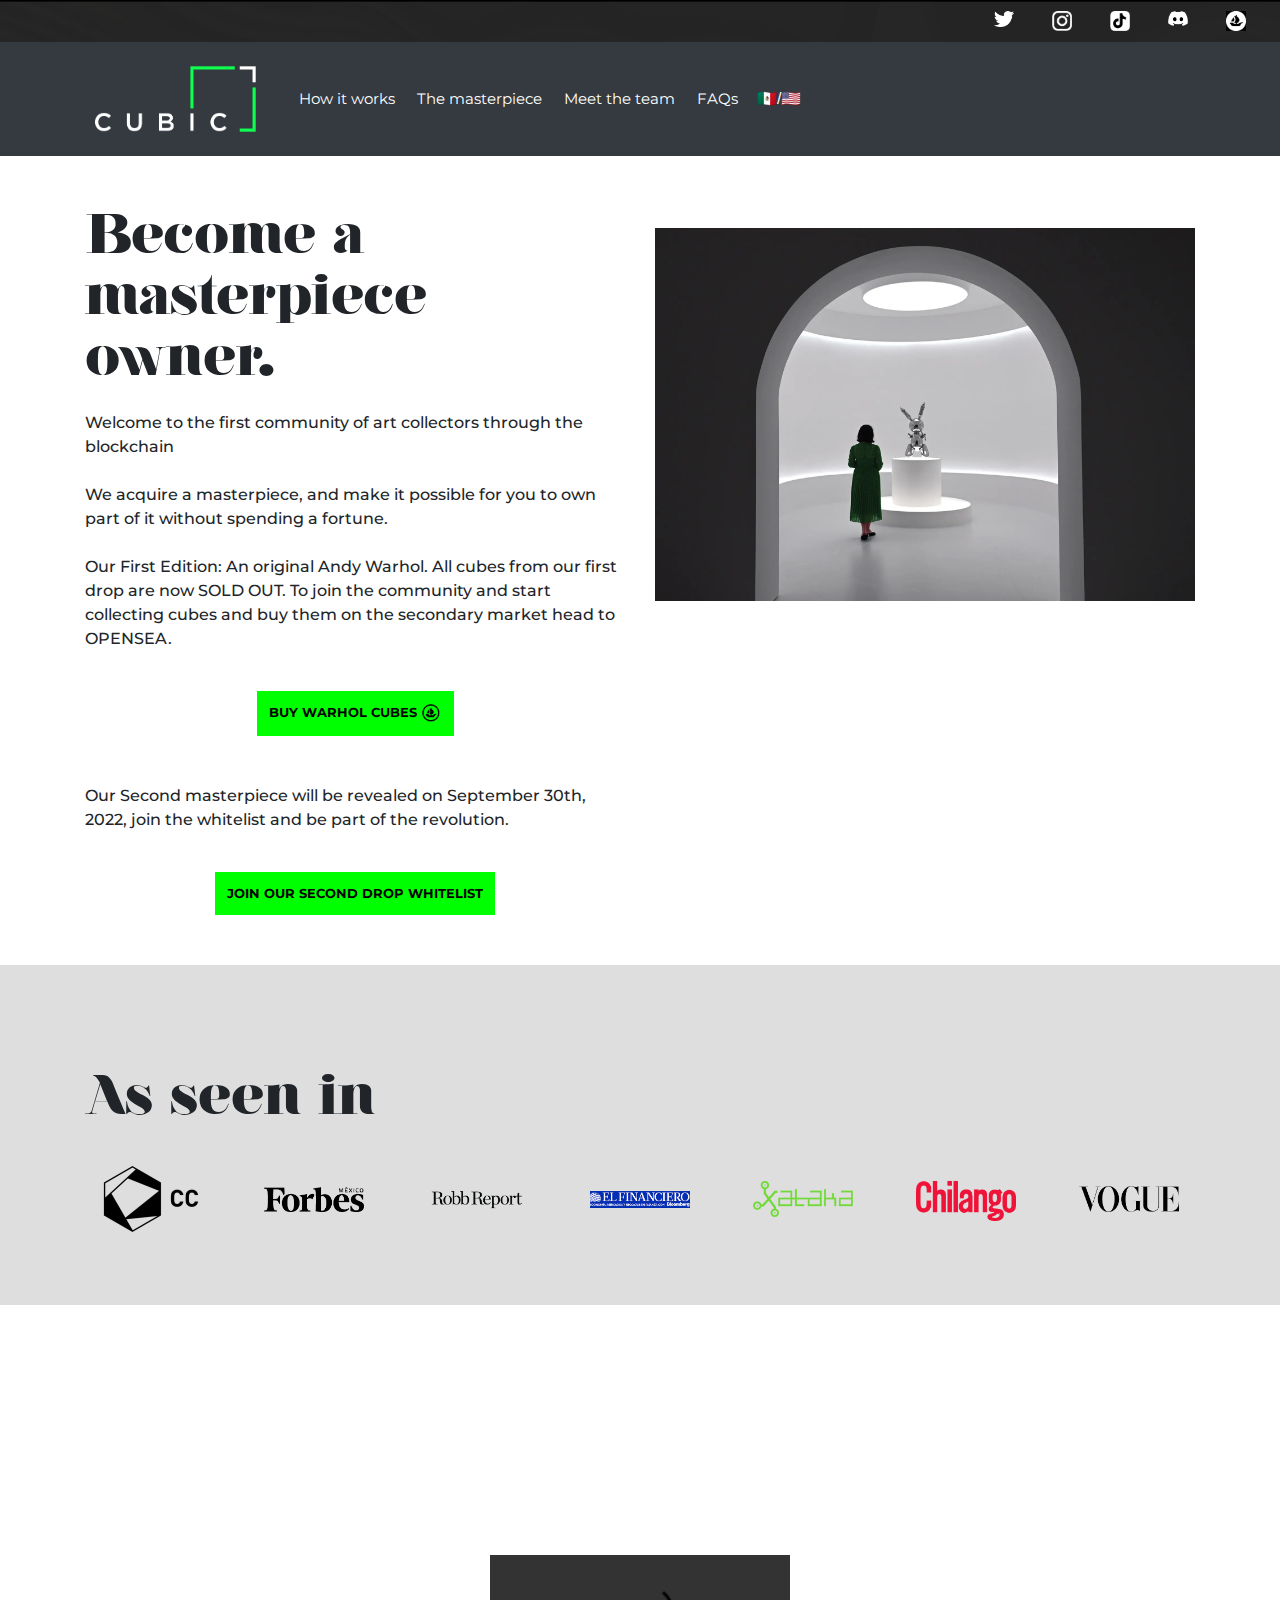
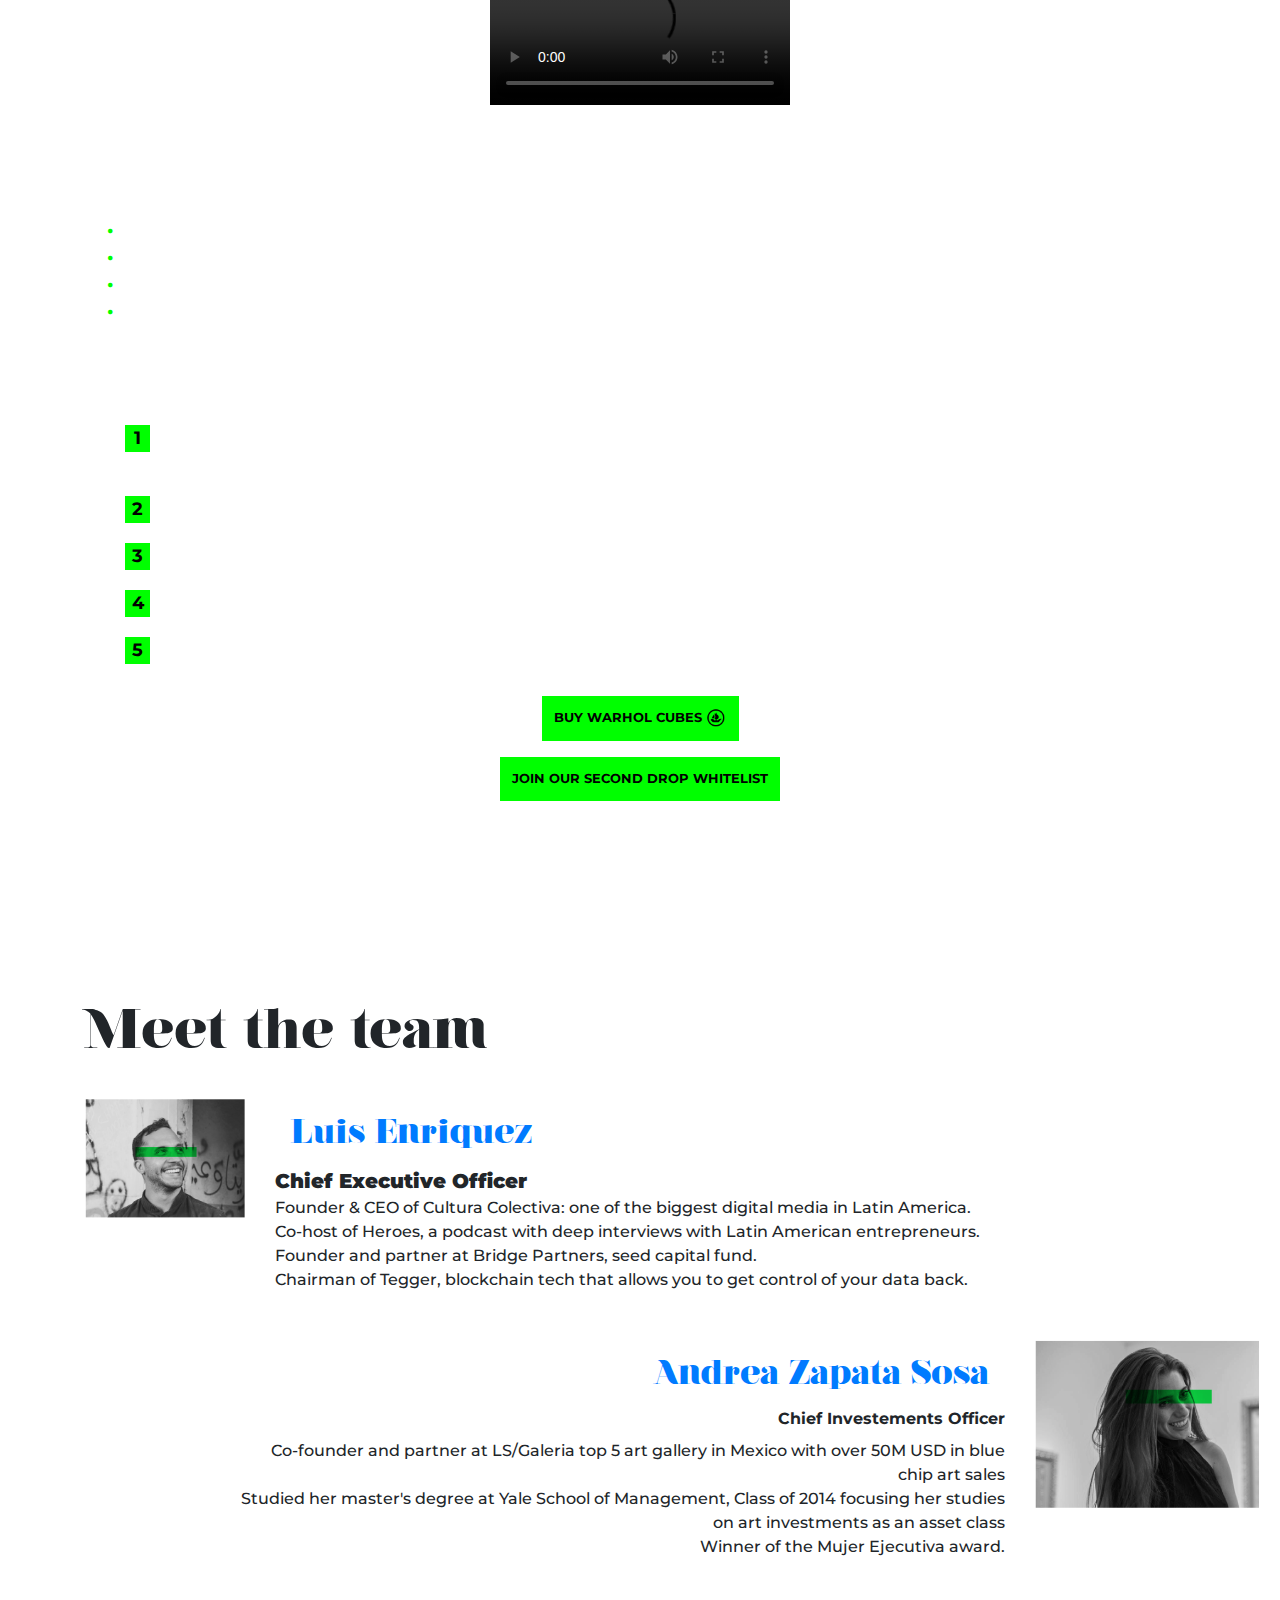
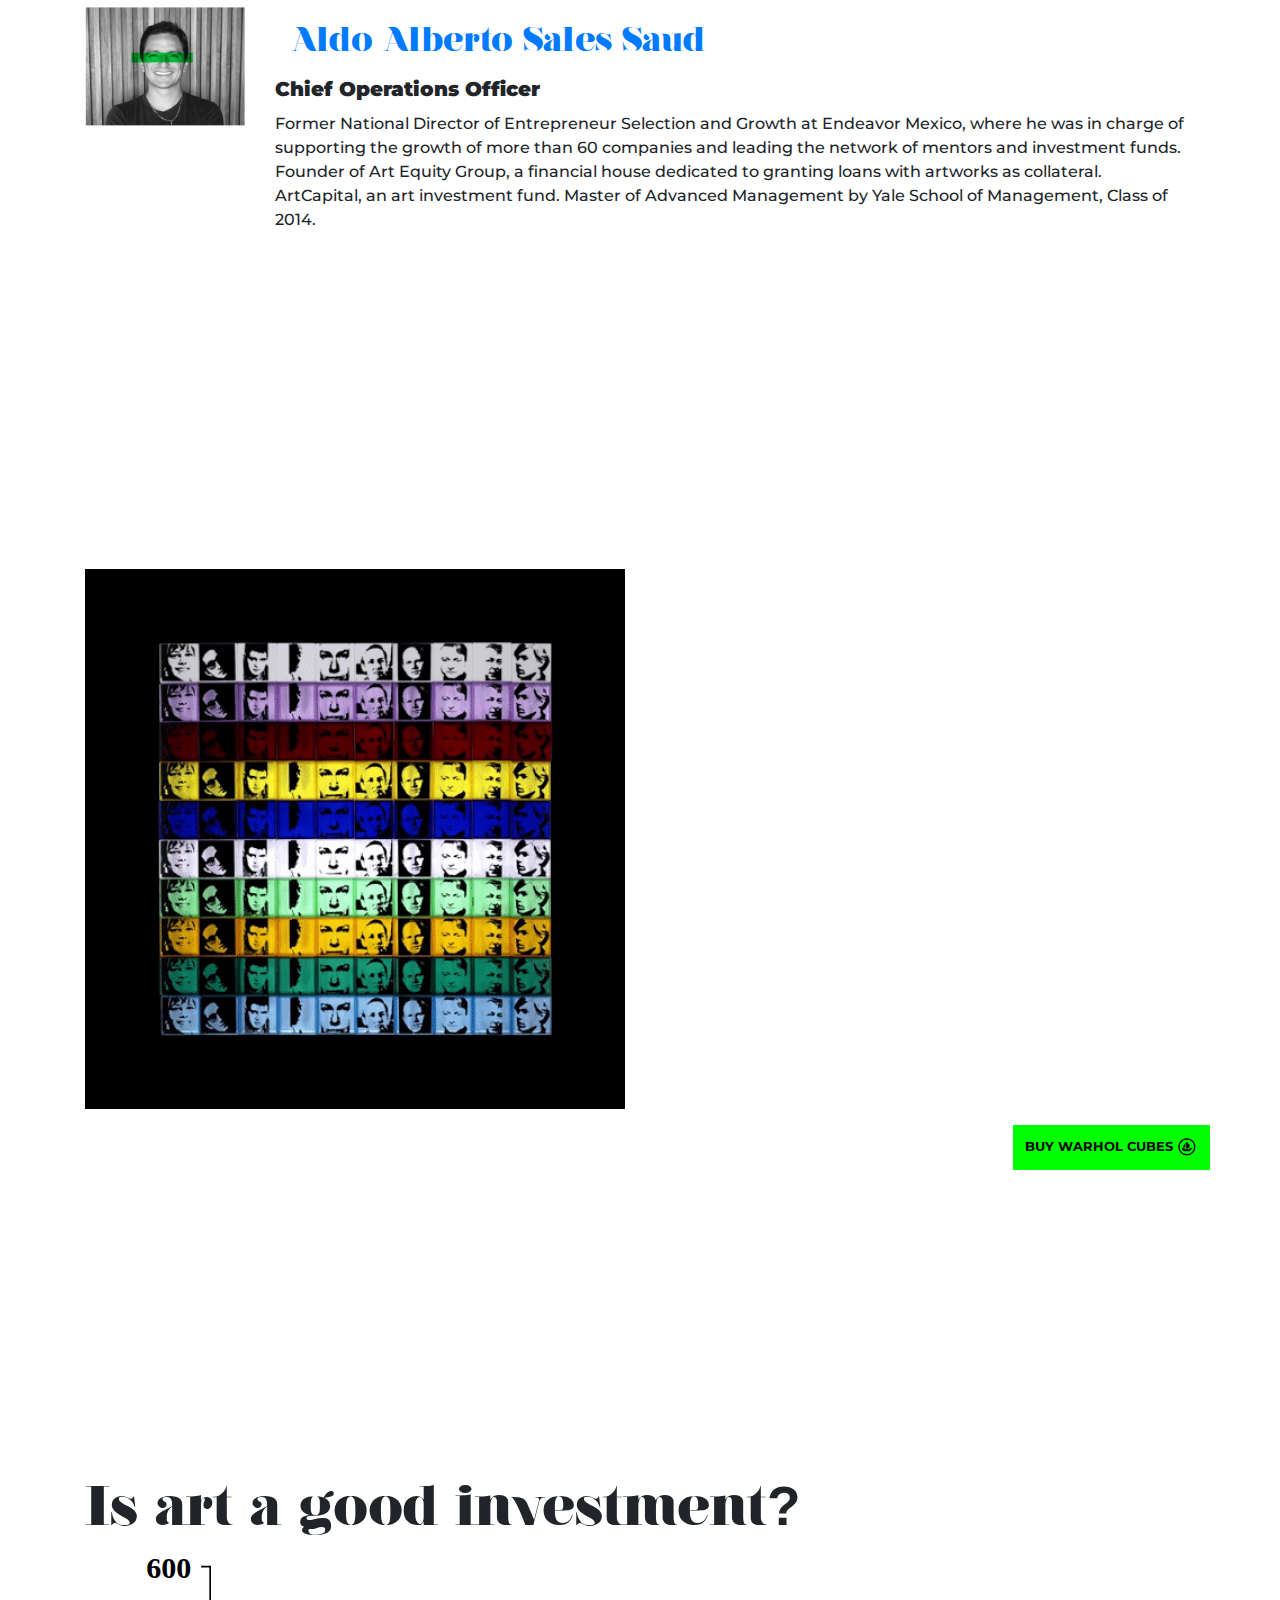
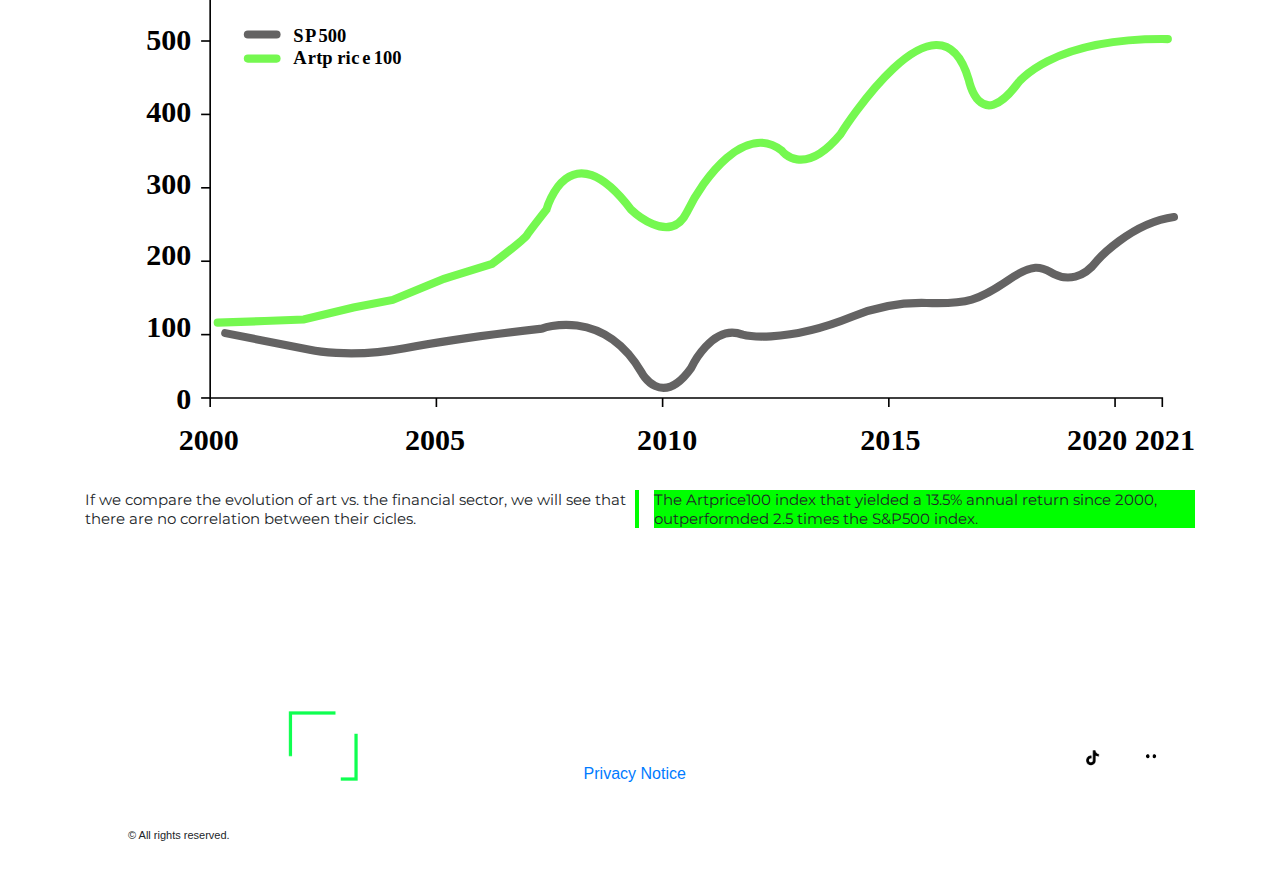
==== commit a0b5ace3: "Fix the color of CEO" ====
--- a/index.html
+++ b/index.html
@@ -324,7 +324,7 @@
               </div>
               <div class="row">
                 <div class="col-sm">
-                  <div class="container-text4-team text-white"> <b>Chief Executive Officer</b> </div>
+                  <div class="container-text4-team text-black"> <b>Chief Executive Officer</b> </div>
                 </div>
               </div>
               <div class="row">
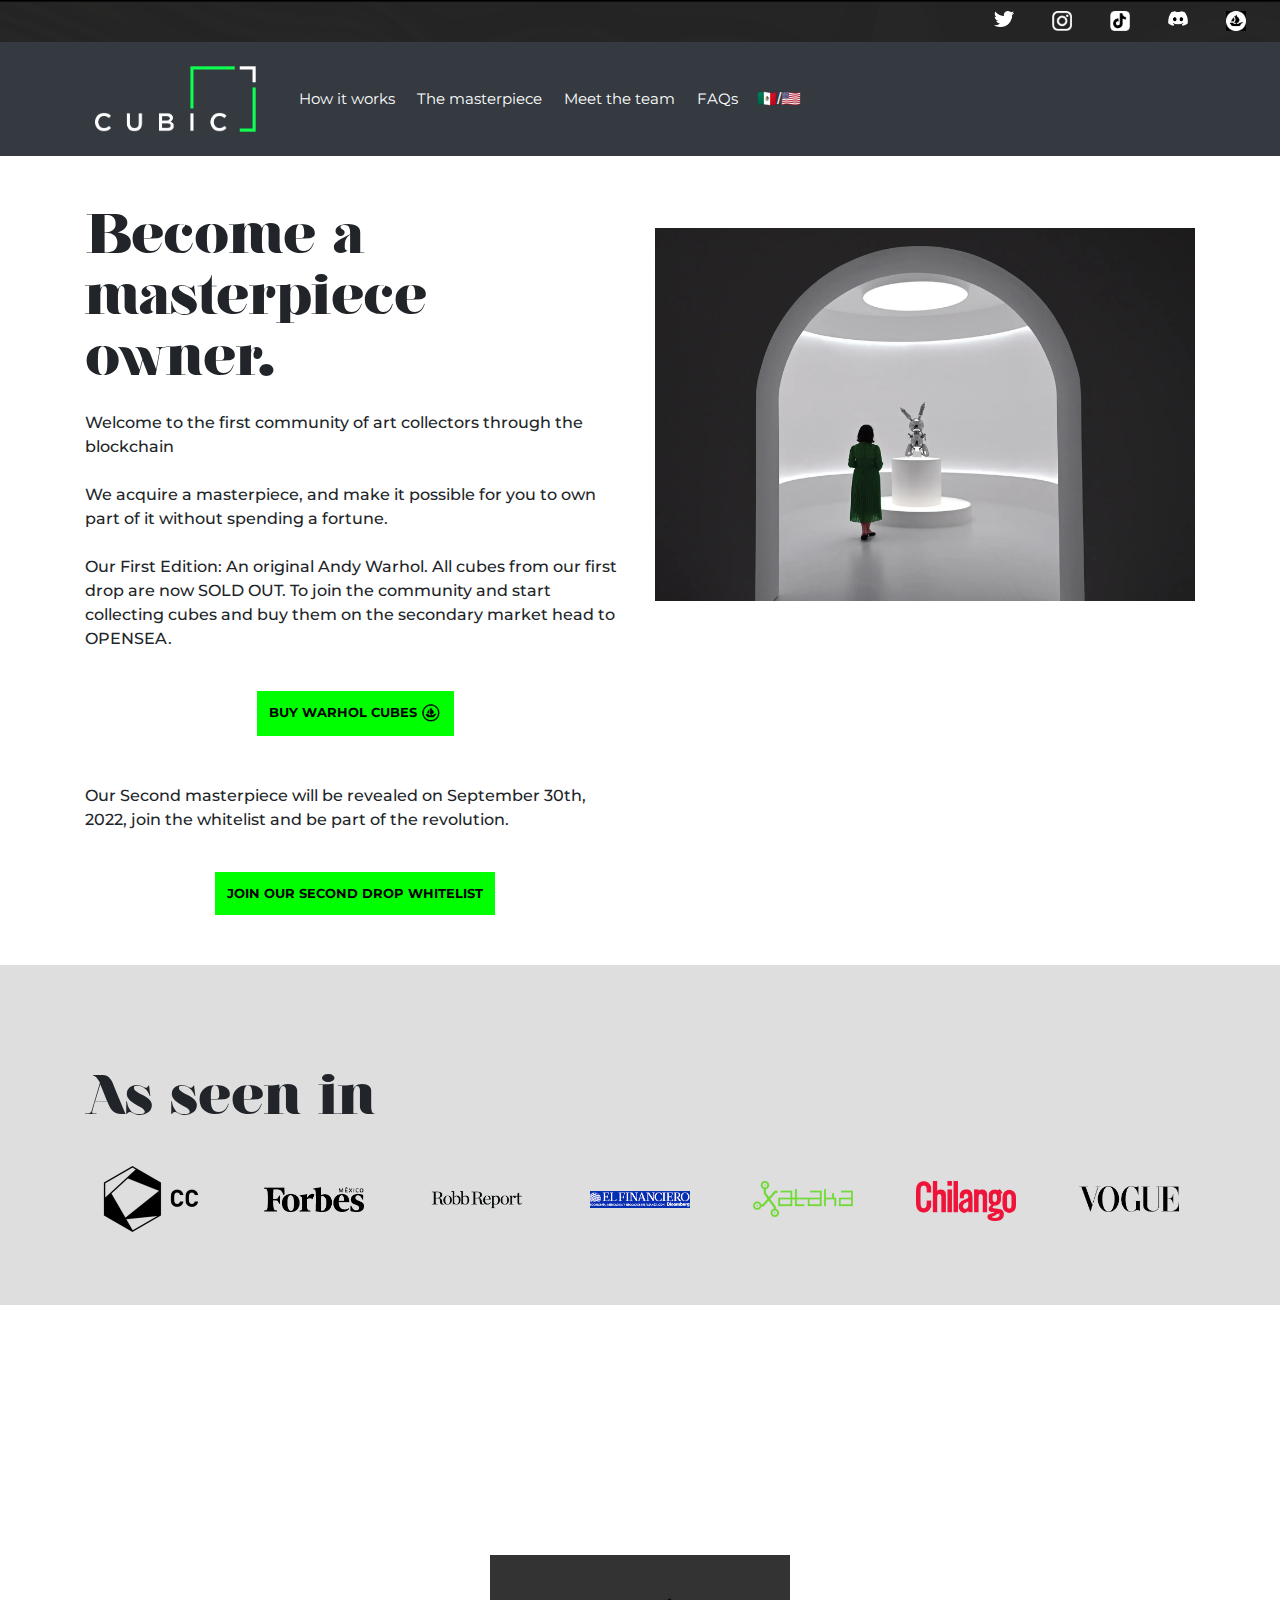
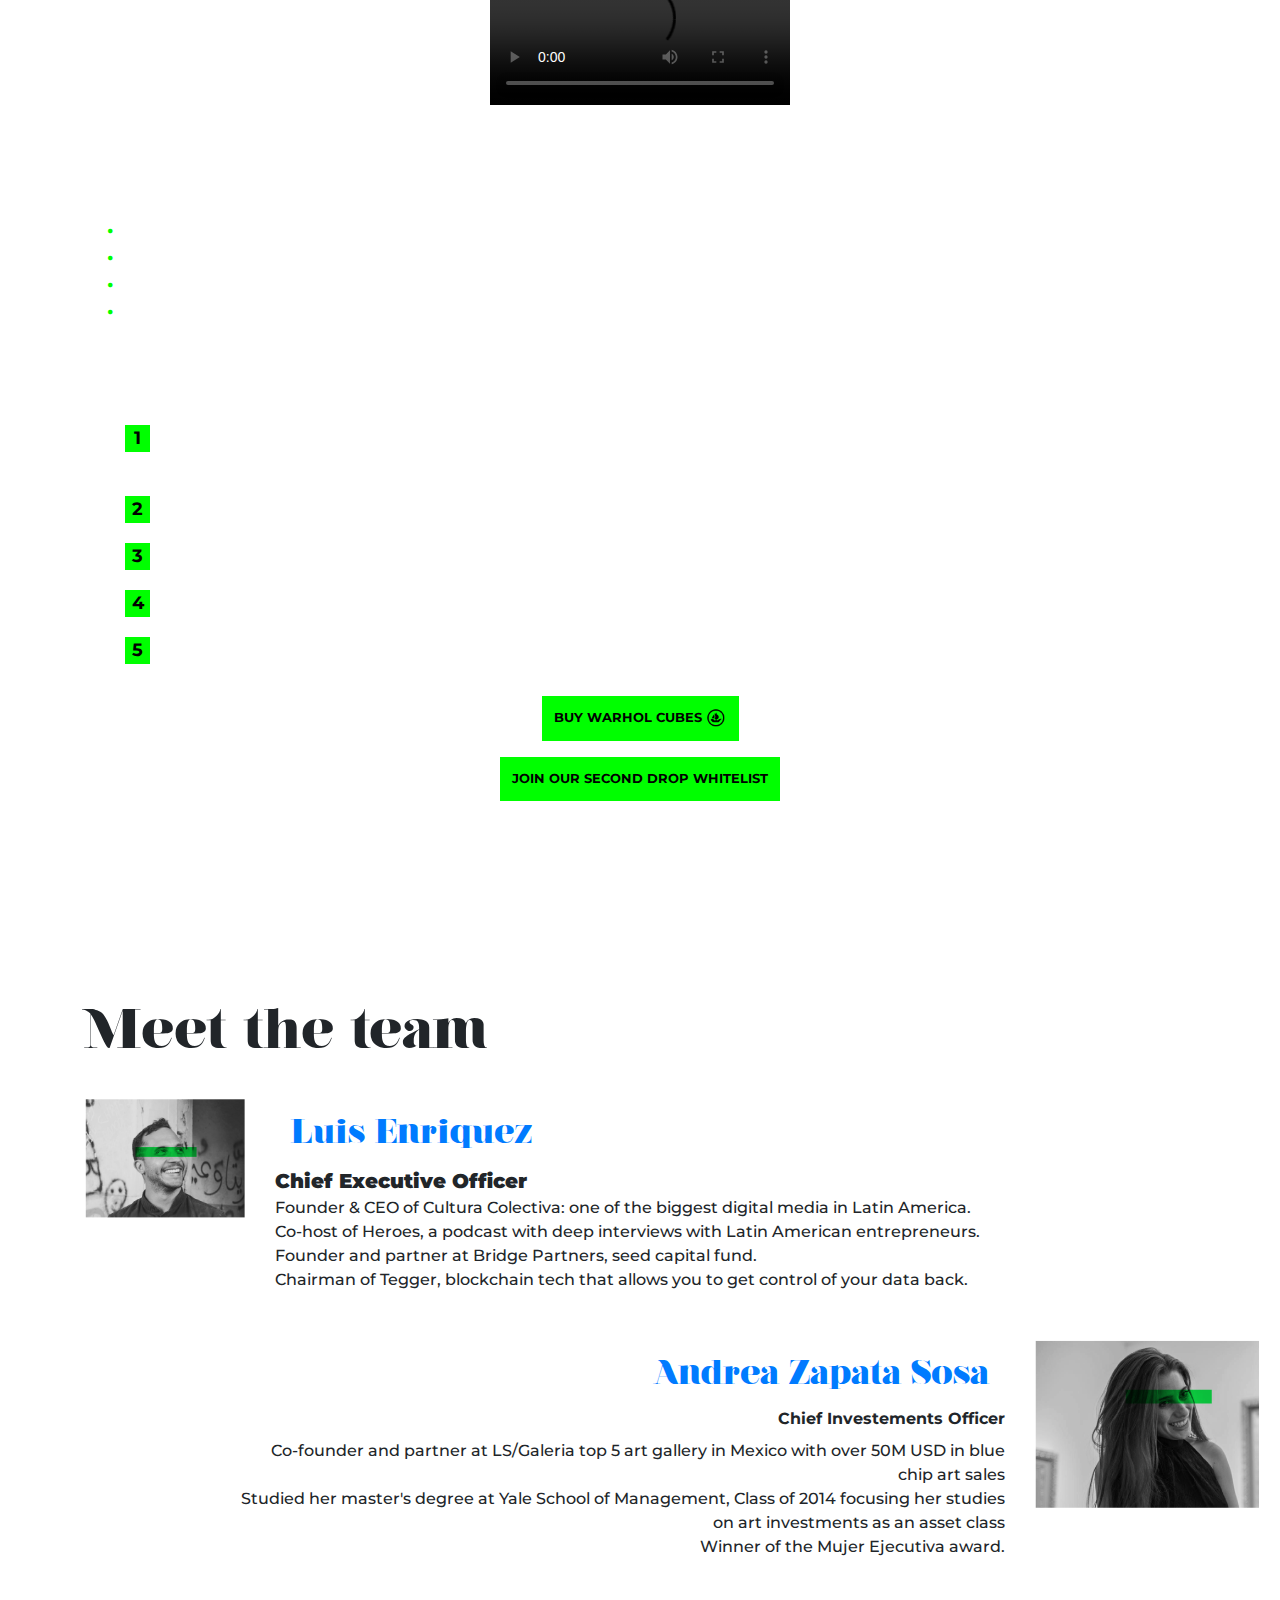
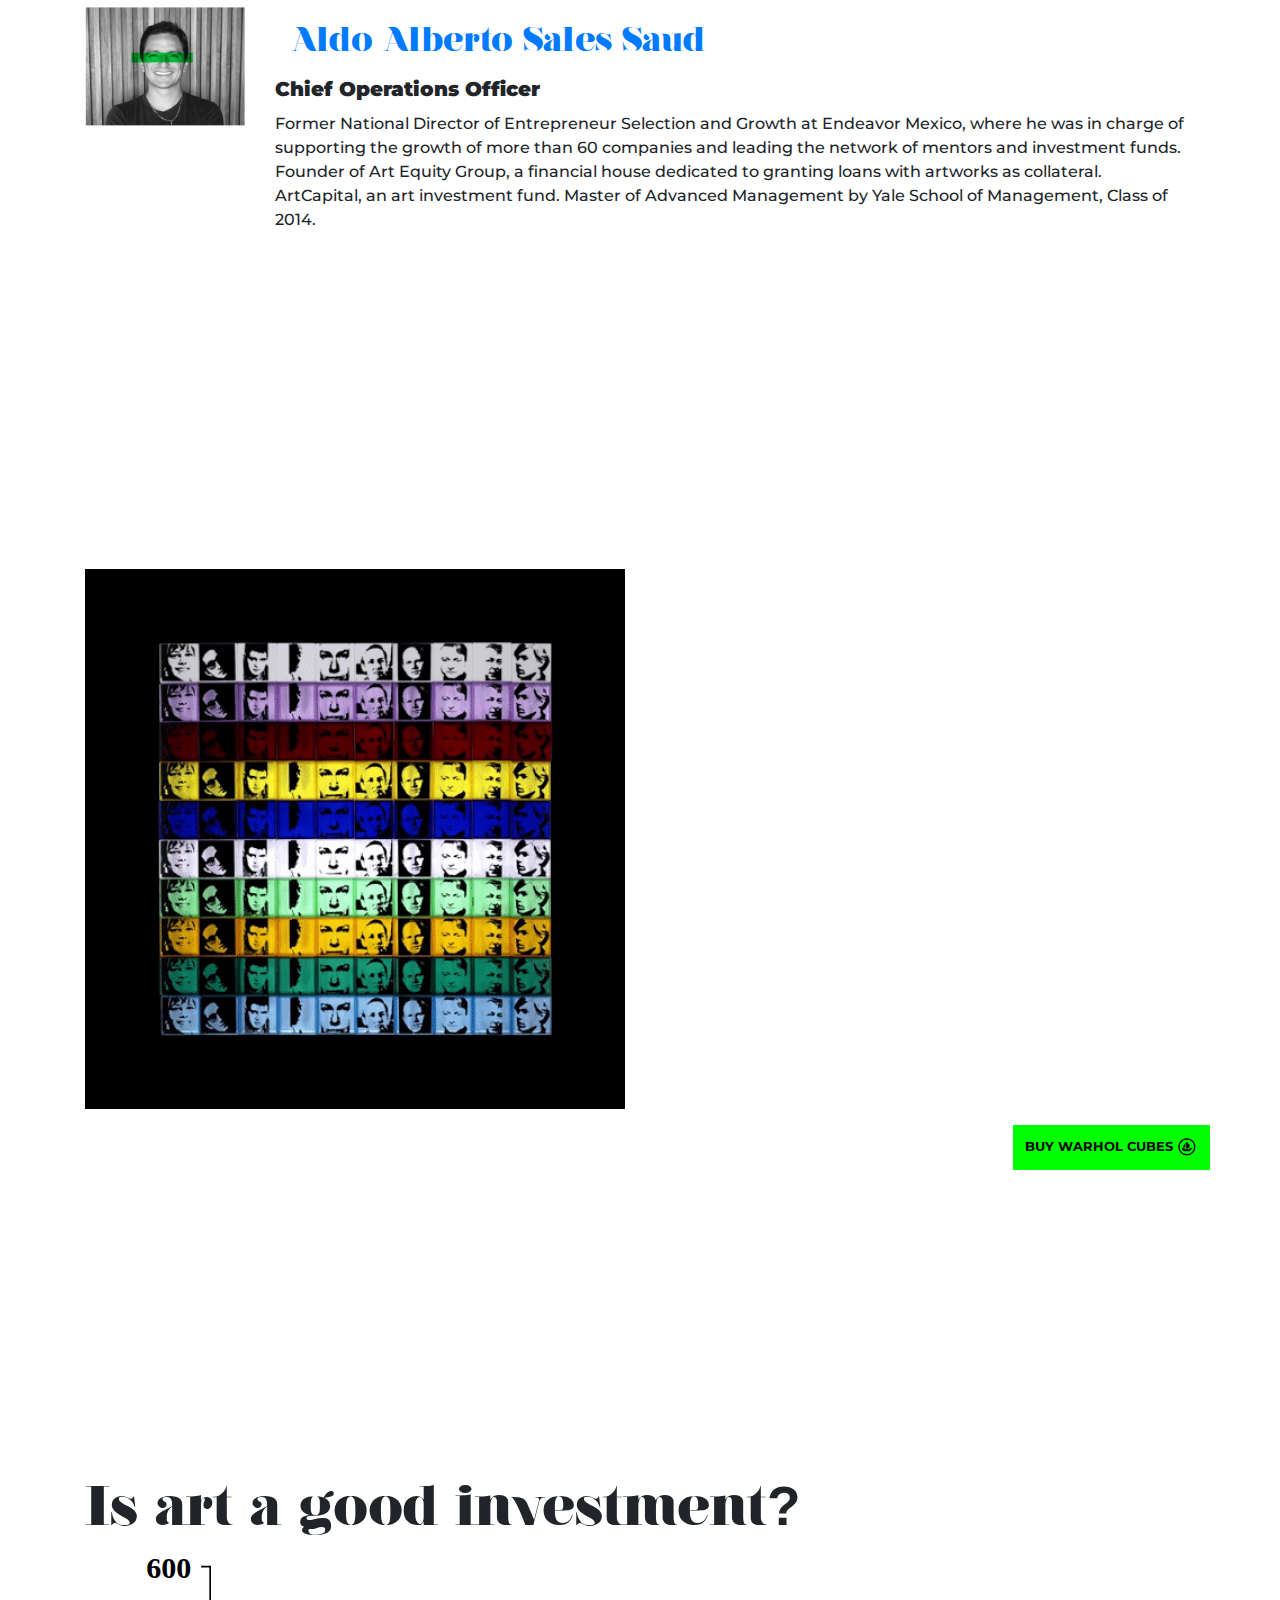
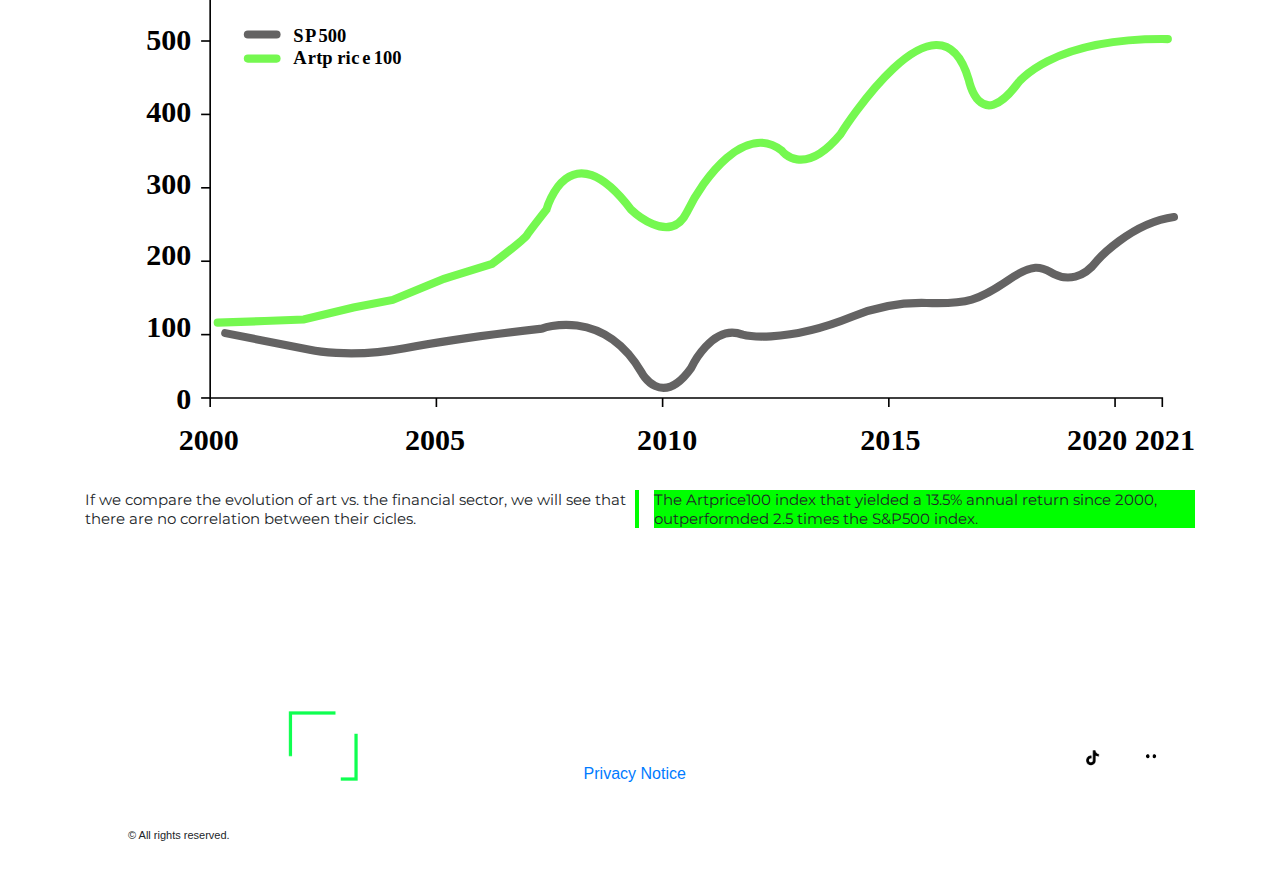
==== commit 4cd523b1: "Change OpenSea link" ====
--- a/index.html
+++ b/index.html
@@ -54,7 +54,7 @@
               </a>
             </li>
             <li class="nav-item ">
-              <a class="nav-link img-social" target="_blank" href="https://opensea.io/collection/andywarholcubes">
+              <a class="nav-link img-social" target="_blank" href="https://opensea.io/collection/iownawarhol">
                 <img src="img/opensea_white.png" style="width:20px;" alt="Opensea" />
               </a>
             </li>
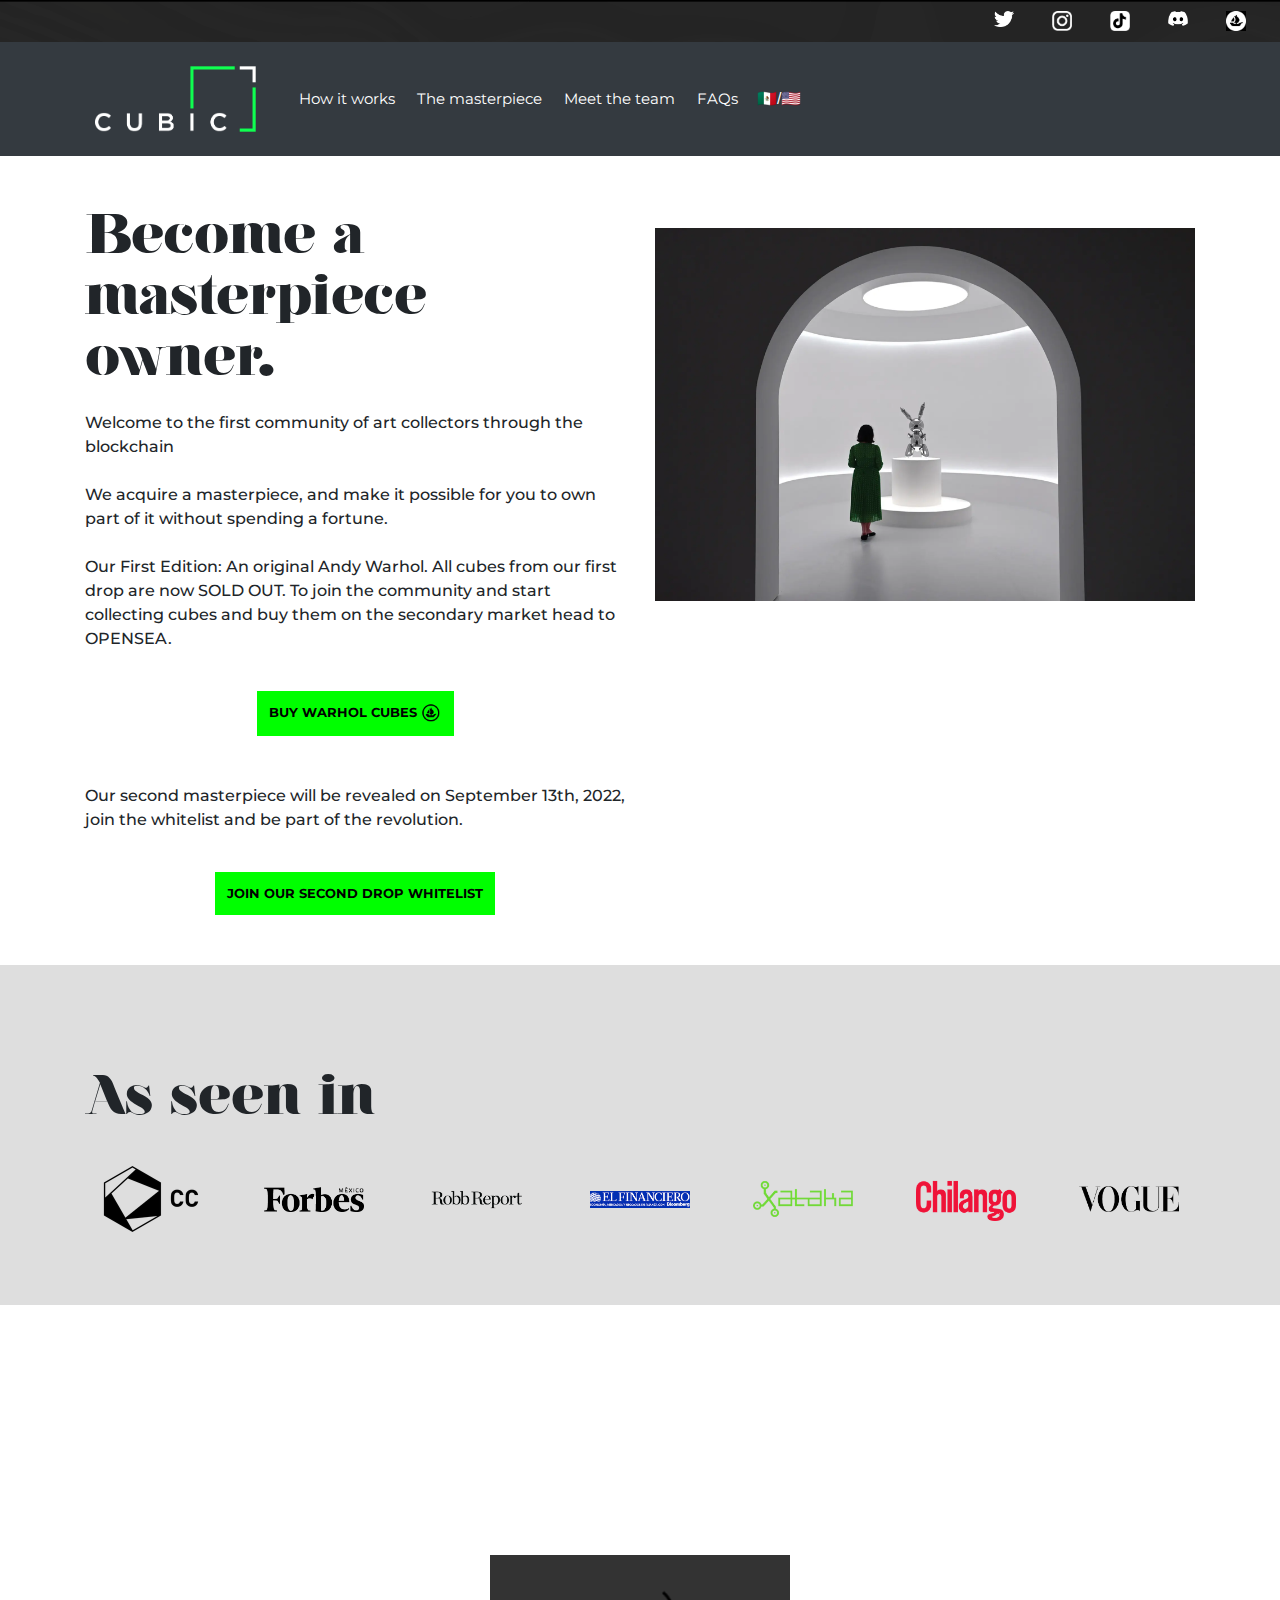
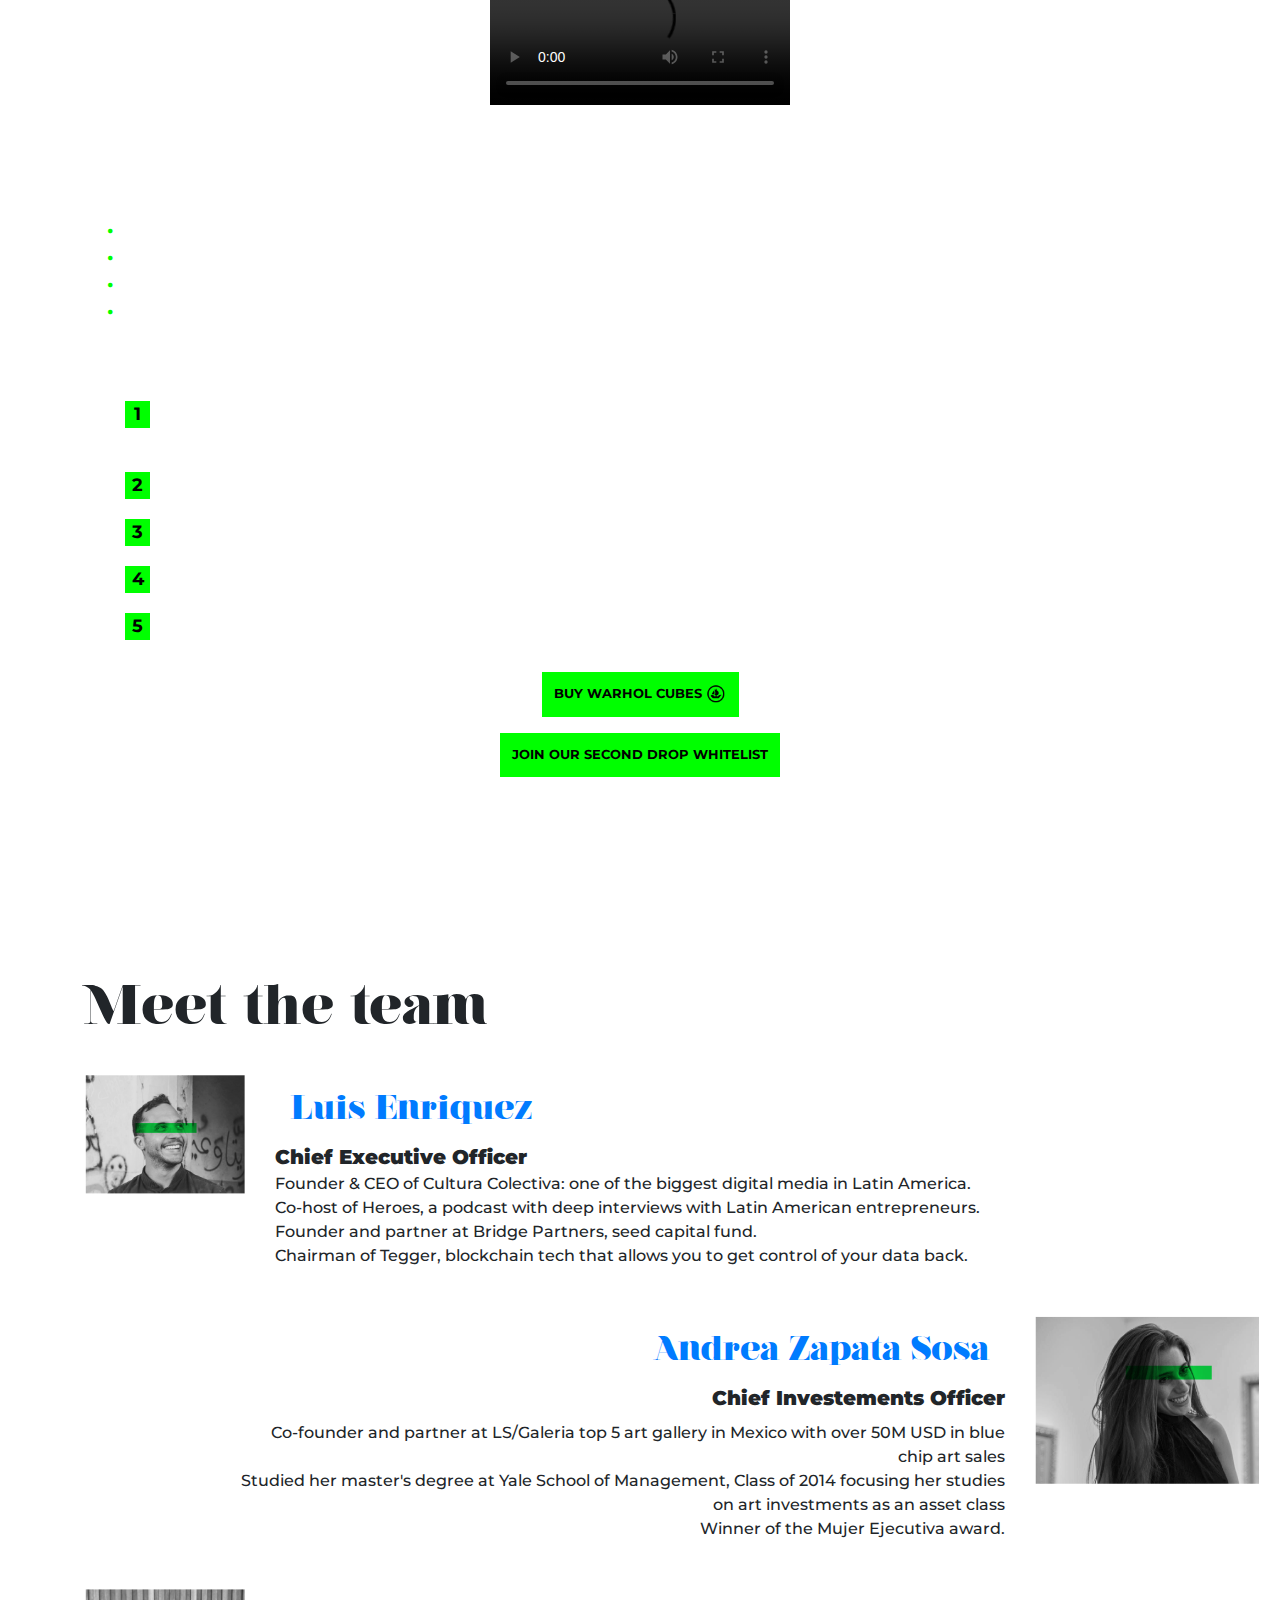
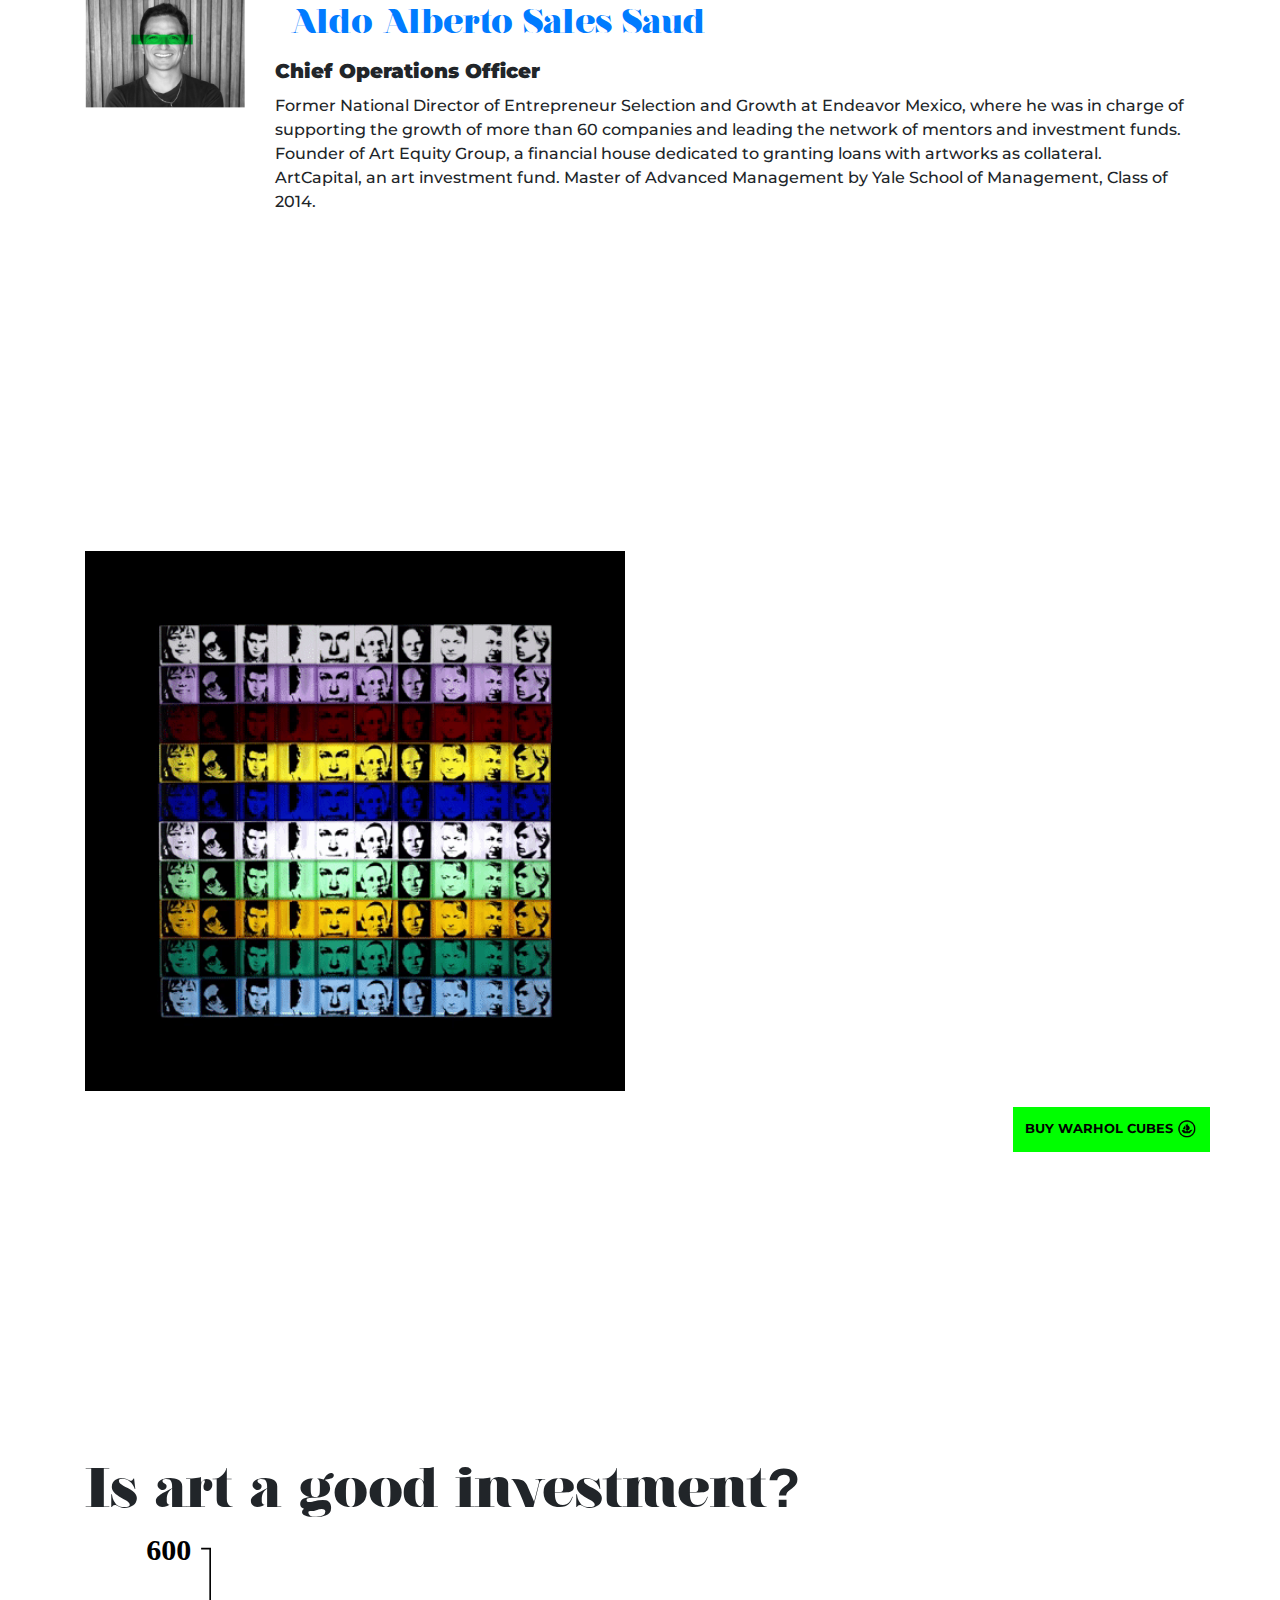
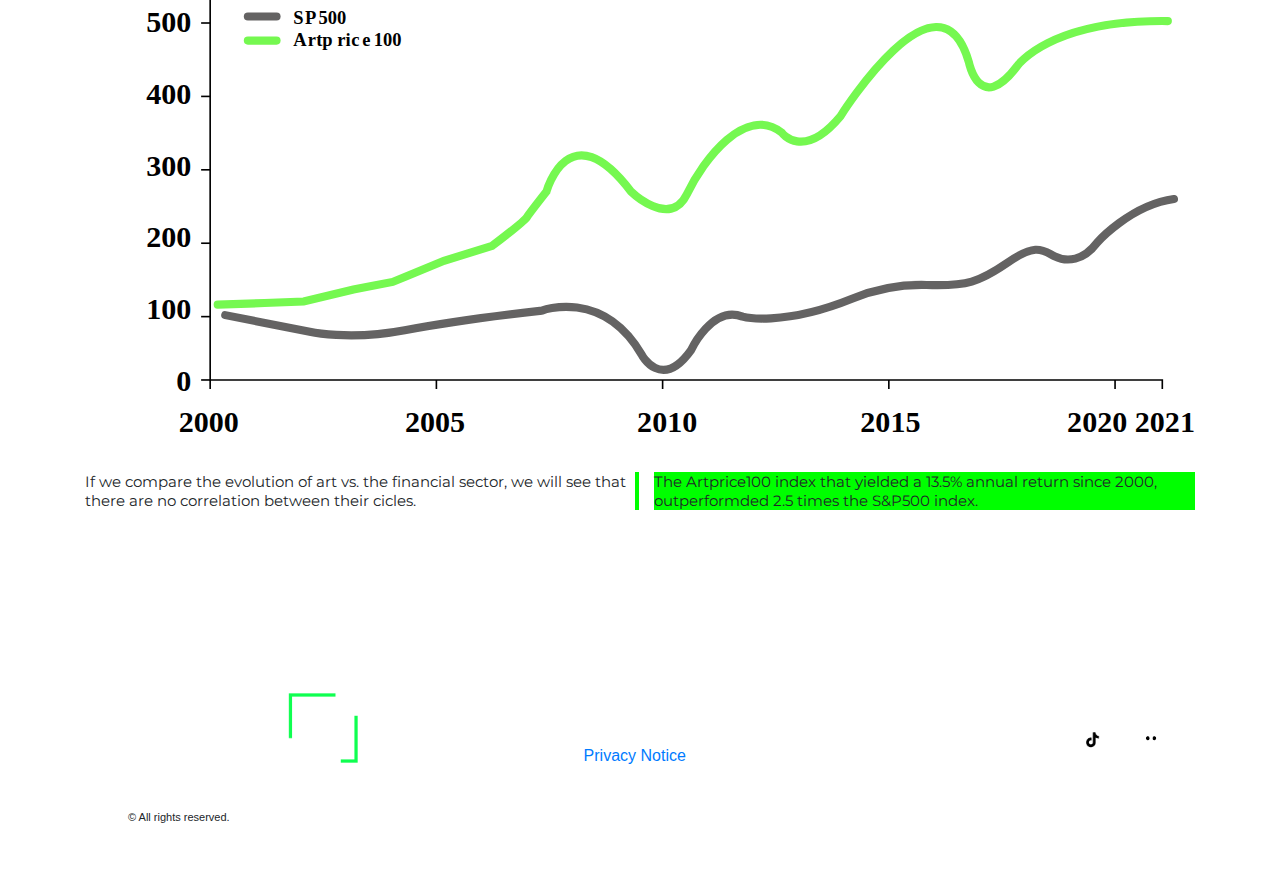
==== commit 1bd6a5f6: "Fix popup, and some others fixes" ====
--- a/index.html
+++ b/index.html
@@ -111,12 +111,12 @@
                         </div>
                       </div>
                       <div class="container_text1 mt-5">
-                        Our Second masterpiece will be revealed on September 30th, 2022, join the whitelist and be part of the revolution.
+                        Our second masterpiece will be revealed on September 13th, 2022, join the whitelist and be part of the revolution.
                       </div>
                       <br>
                       <div class="row text-center">
                         <div class="col-sm text-lg mt-3">
-                          <button onclick="openWindow(4);" class="button_apply" type="button">JOIN OUR SECOND DROP WHITELIST</button>
+                          <a data-eo-form-toggle-id="92c9a958-230d-11ed-9a32-0241b9615763" href="#"><span class="button_apply" type="button">JOIN OUR SECOND DROP WHITELIST</span></a>
                         </div>
                       </div>
                   </div>
@@ -265,7 +265,7 @@
                     masterpieces from the greatest artists in the world and benefit from them as if you’d own the whole piece.
                     Some of the benefits are:
                     <ul class="text-left mt-3 listwork text-white">
-                      <li>investment appreciation</li>
+                      <li>value appreciation</li>
                       <li>ownership of a piece of history</li>
                       <li>access to exclusive community events and benefits</li>
                       <li>bragging rights</li>
@@ -273,7 +273,7 @@
                   </div>
               </div>
               <div class="container-text-works text-white">
-                At any point, <b>hold or re-sell</b> one or all your cubes through the secondary market, enjoying a nice capital gain. The first liquid investment that allows you to have the time of your life.
+                At any point, <b>hold or re-sell</b> one or all your cubes through the secondary market, enjoying a nice capital gain.
               </div>
               <div class="container-text-works text-white mt-3">
                 <ol class="text-left listworkNumber">
@@ -293,7 +293,7 @@
           </div>
           <div class="row text-center">
             <div class="col-sm text-lg mt-3">
-              <button onclick="openWindow(4);" class="button_apply" type="button">JOIN OUR SECOND DROP WHITELIST</button>
+              <a data-eo-form-toggle-id="92c9a958-230d-11ed-9a32-0241b9615763" href="#"><span class="button_apply" type="button">JOIN OUR SECOND DROP WHITELIST</span></a>
             </div>
           </div>
 
@@ -357,7 +357,7 @@
                 </div>
                 <div class="row">
                   <div class="col-sm">
-                    <div class="container-text4-team text-black"> <b> Chief Investements Officer</b> </div>
+                    <div class="container-text4-team text-black"> <b> Chief Investment Officer</b> </div>
                   </div>
                 </div>
                 <div class="row">
@@ -675,6 +675,7 @@
             </div>
             <div class="row text-center">
               <div class="col-sm text-lg mt-3">
+
                 <button onclick="openWindow(2);" class="button_apply" type="button">BUY WARHOL CUBES<input type="image" class="ml-1 align-middle" src="img/opensea.png"  height="21" width="21"/> </button>
               </div>
             </div>
@@ -812,14 +813,12 @@
 
 
       <!-- Modal content -->
-  <div id="mc_embed_signup" class="modal">
-
-  <span class="close" onclick="javascript:hideModal();">&times;</span>
+  <div id="mc_embed_signup4" class="modal">
+  <!--span class="close" onclick="javascript:hideModal();">&times;</span-->
   <!--script type="text/javascript" src="https://app.getresponse.com/view_webform_v2.js?u=QNN8V&webforms_id=h22eg"
   data-webform-id="h22eg"></script-->
-  <script type="text/javascript" src="https://app.getresponse.com/view_webform_v2.js?u=tR5Os&webforms_id=zh242" data-webform-id="zh242"></script>
-        </div>
-        <!--End mc_embed_signup-->
+<script async src="https://eocampaign1.com/form/92c9a958-230d-11ed-9a32-0241b9615763.js" data-form="92c9a958-230d-11ed-9a32-0241b9615763"></script>
+<!--End mc_embed_signup-->
 
     </div>
     <script src="js/script.js"></script>
--- a/css/style.css
+++ b/css/style.css
@@ -473,8 +473,8 @@
 .container-text4-teamR {
     width: 100%;
     font-family: 'Montserrat', sans-serif;
-    font-size: 1rem;
-    font-weight: 500;
+    font-size: 20px;
+    font-weight: 700;
     text-align: right;
 }
 
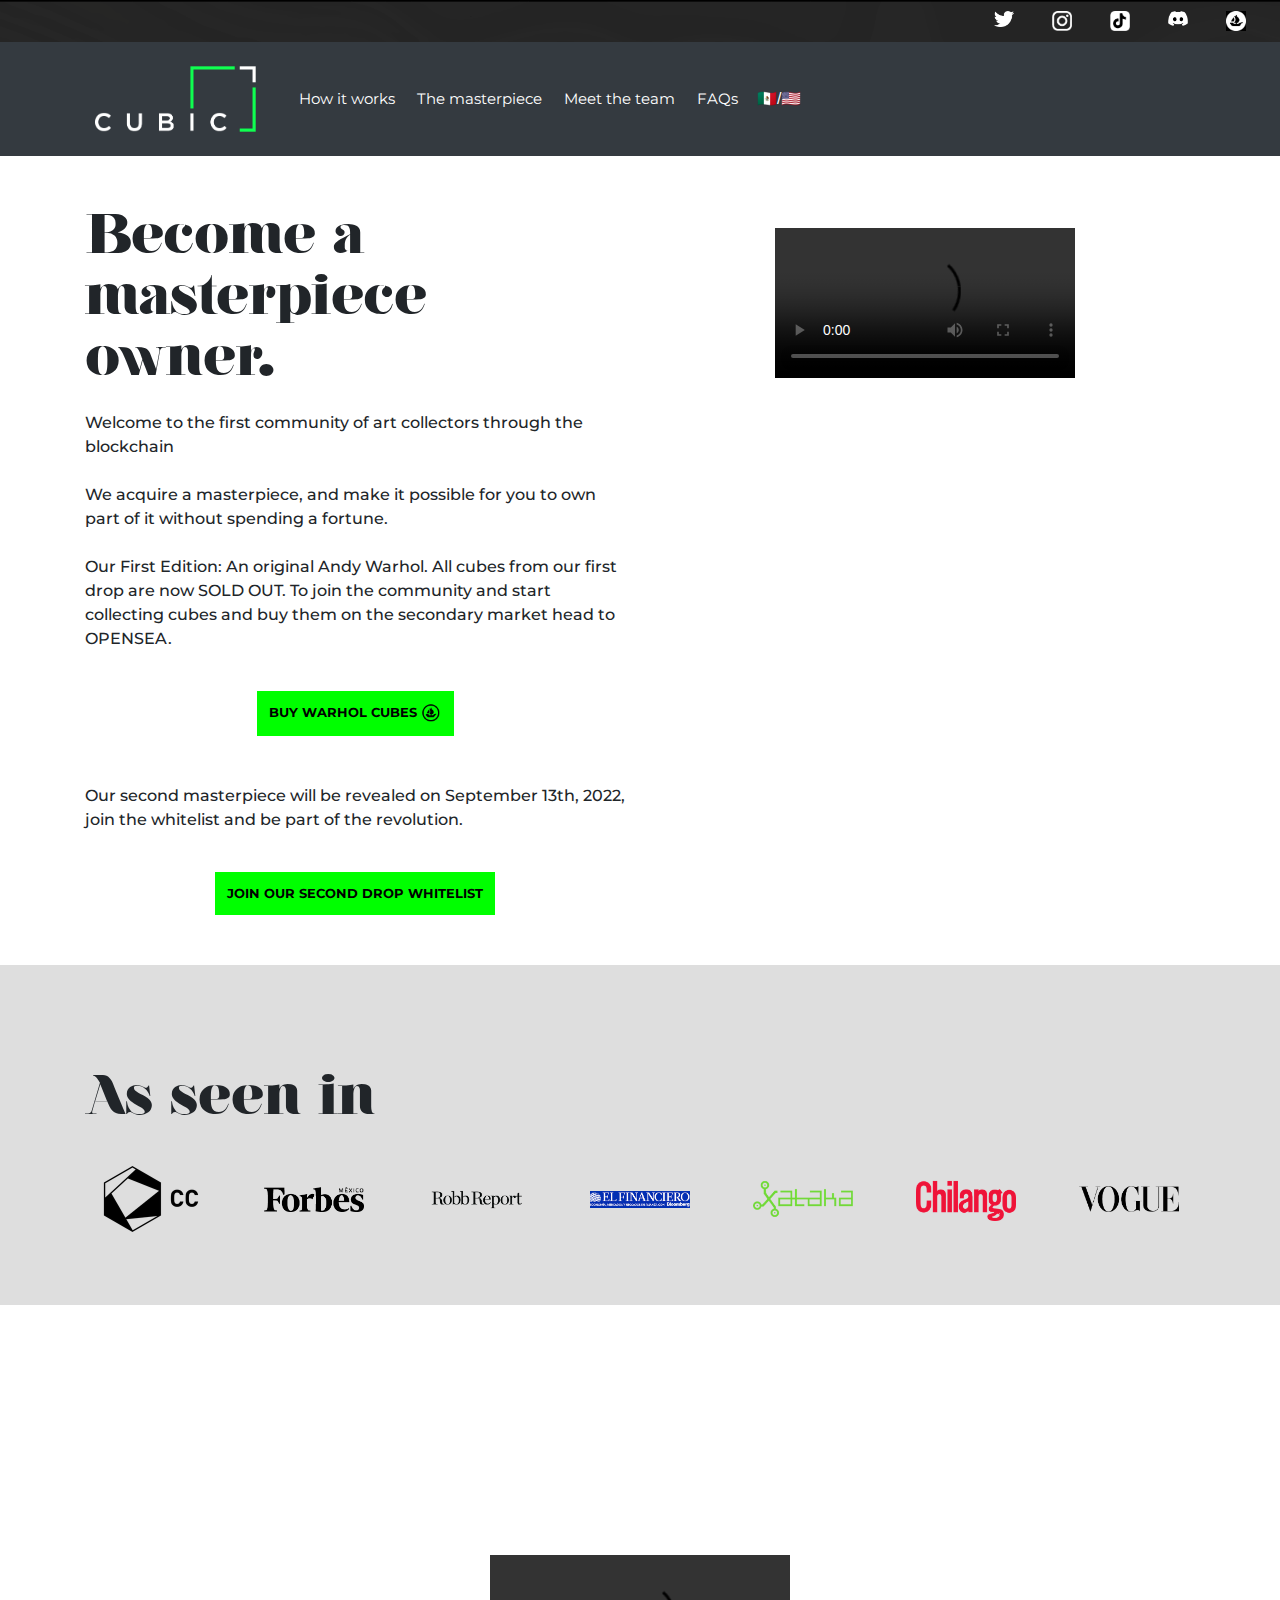
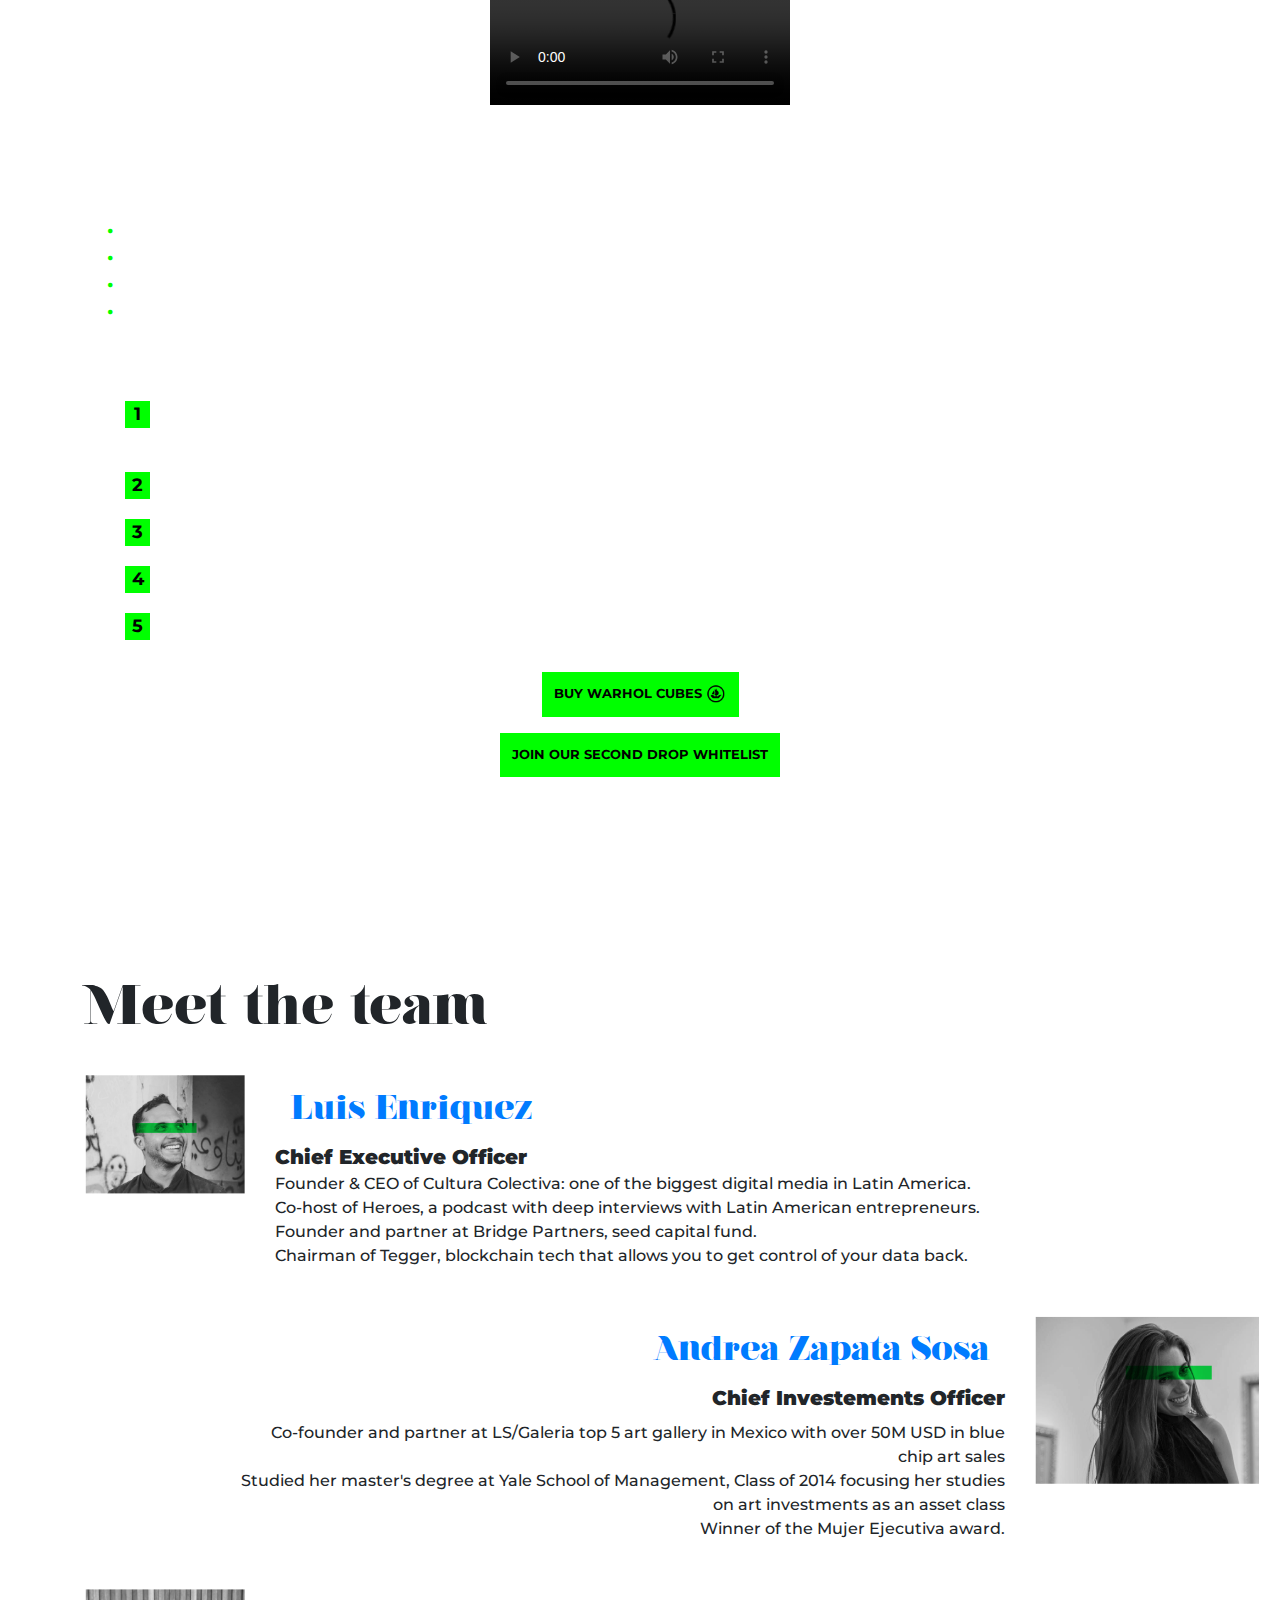
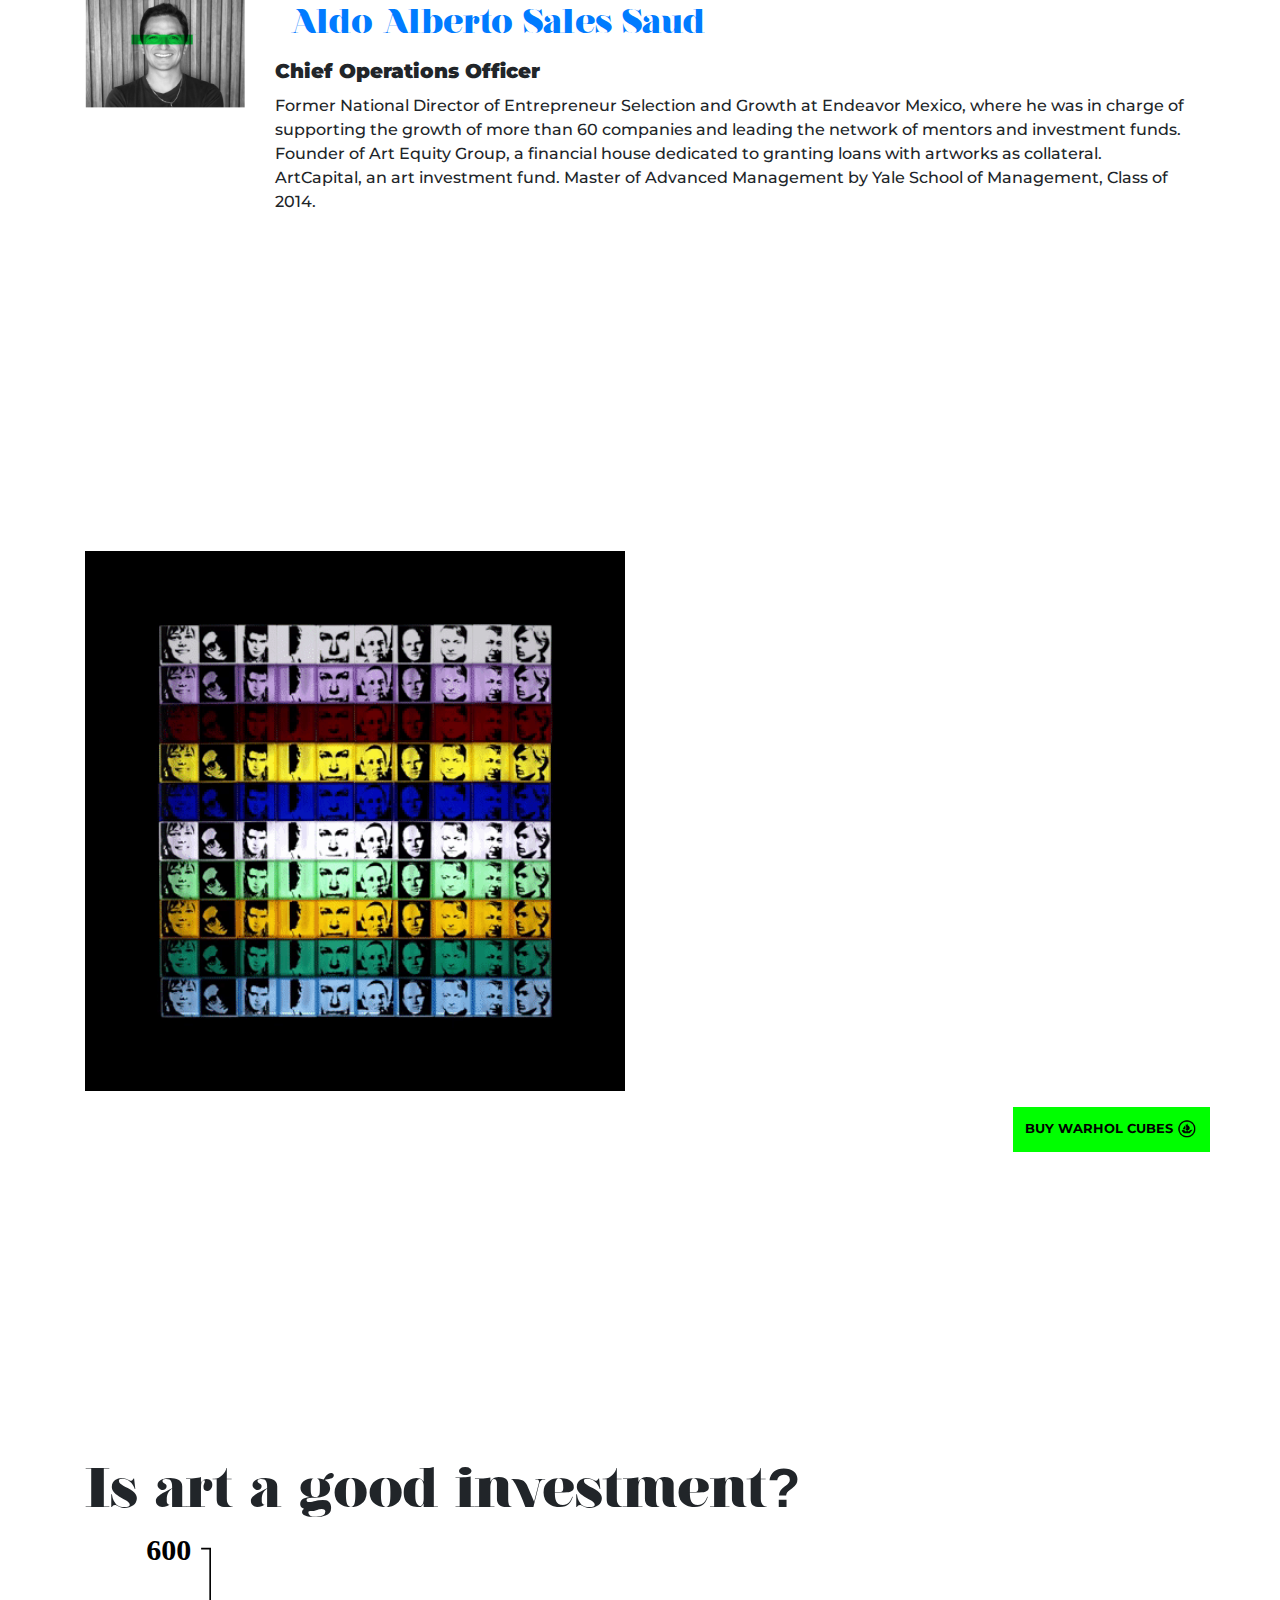
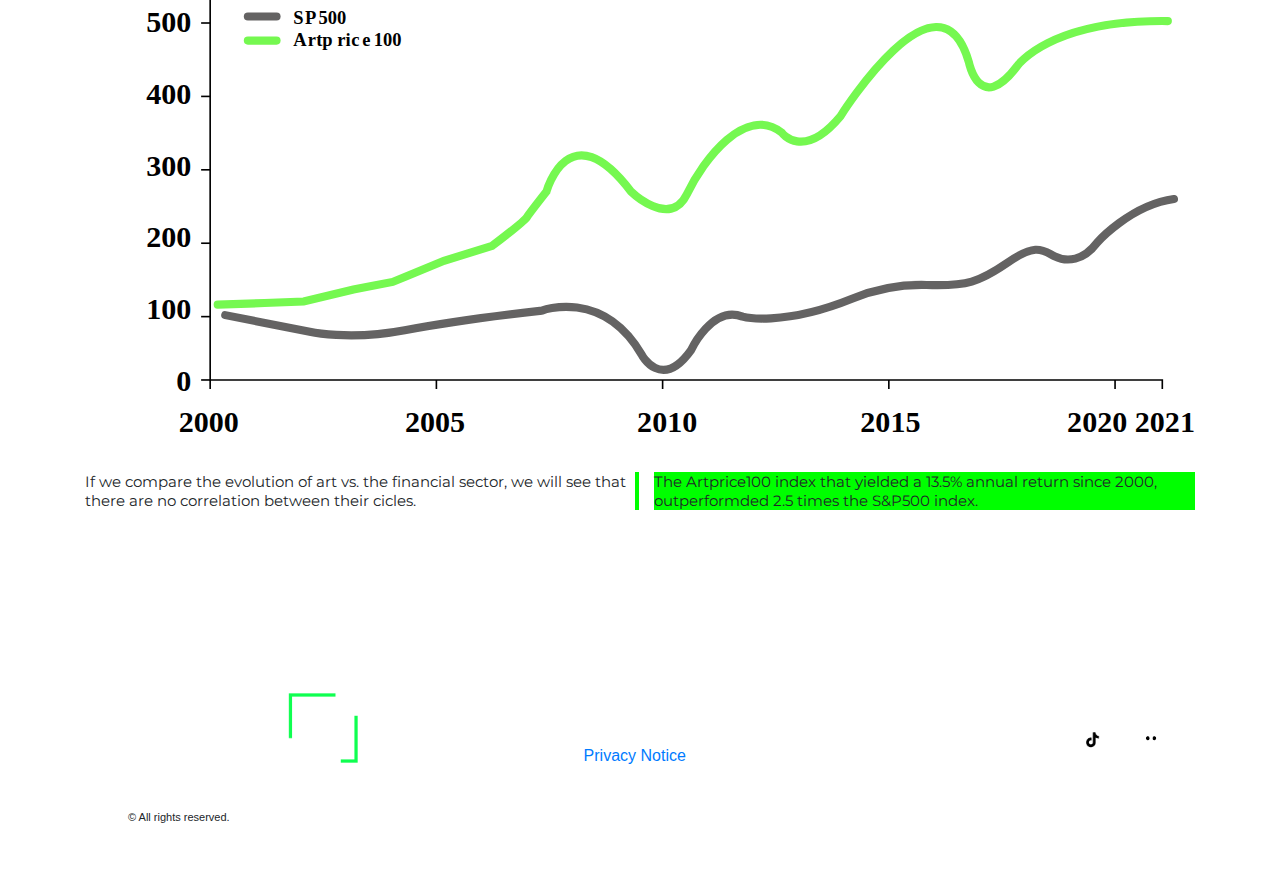
==== commit 04622e27: "new video in home" ====
--- a/index.html
+++ b/index.html
@@ -124,15 +124,15 @@
             </div>
             <div class="col-sm">
               <div class="pr-0 text-center mt-4">
-                <!--video class="img-fluid" controls autoplay>
-                  <source src="video/CC_CUBIC.mp4" type="video/mp4">
+                <video class="img-fluid"  style="max-height:700px"controls autoplay>
+                  <source src="video/cubic_home.mp4" type="video/mp4">
                   Your browser does not support the video tag.
-                </video-->
-                  <img class="img-fluid" src="img/bluechip.webp" alt="Collectors" />
+                </video>
+                  <!--img class="img-fluid" src="img/bluechip.webp" alt="Collectors" />
                   <div class="col-sm caption_text text-black">
                     <p>Rabbit (1986) made Jeff Koons the most expensive living artist<br>
                       Timothy a. clary/afp/getty images</p>
-                  </div>
+                  </div.-->
 
 
               </div>
